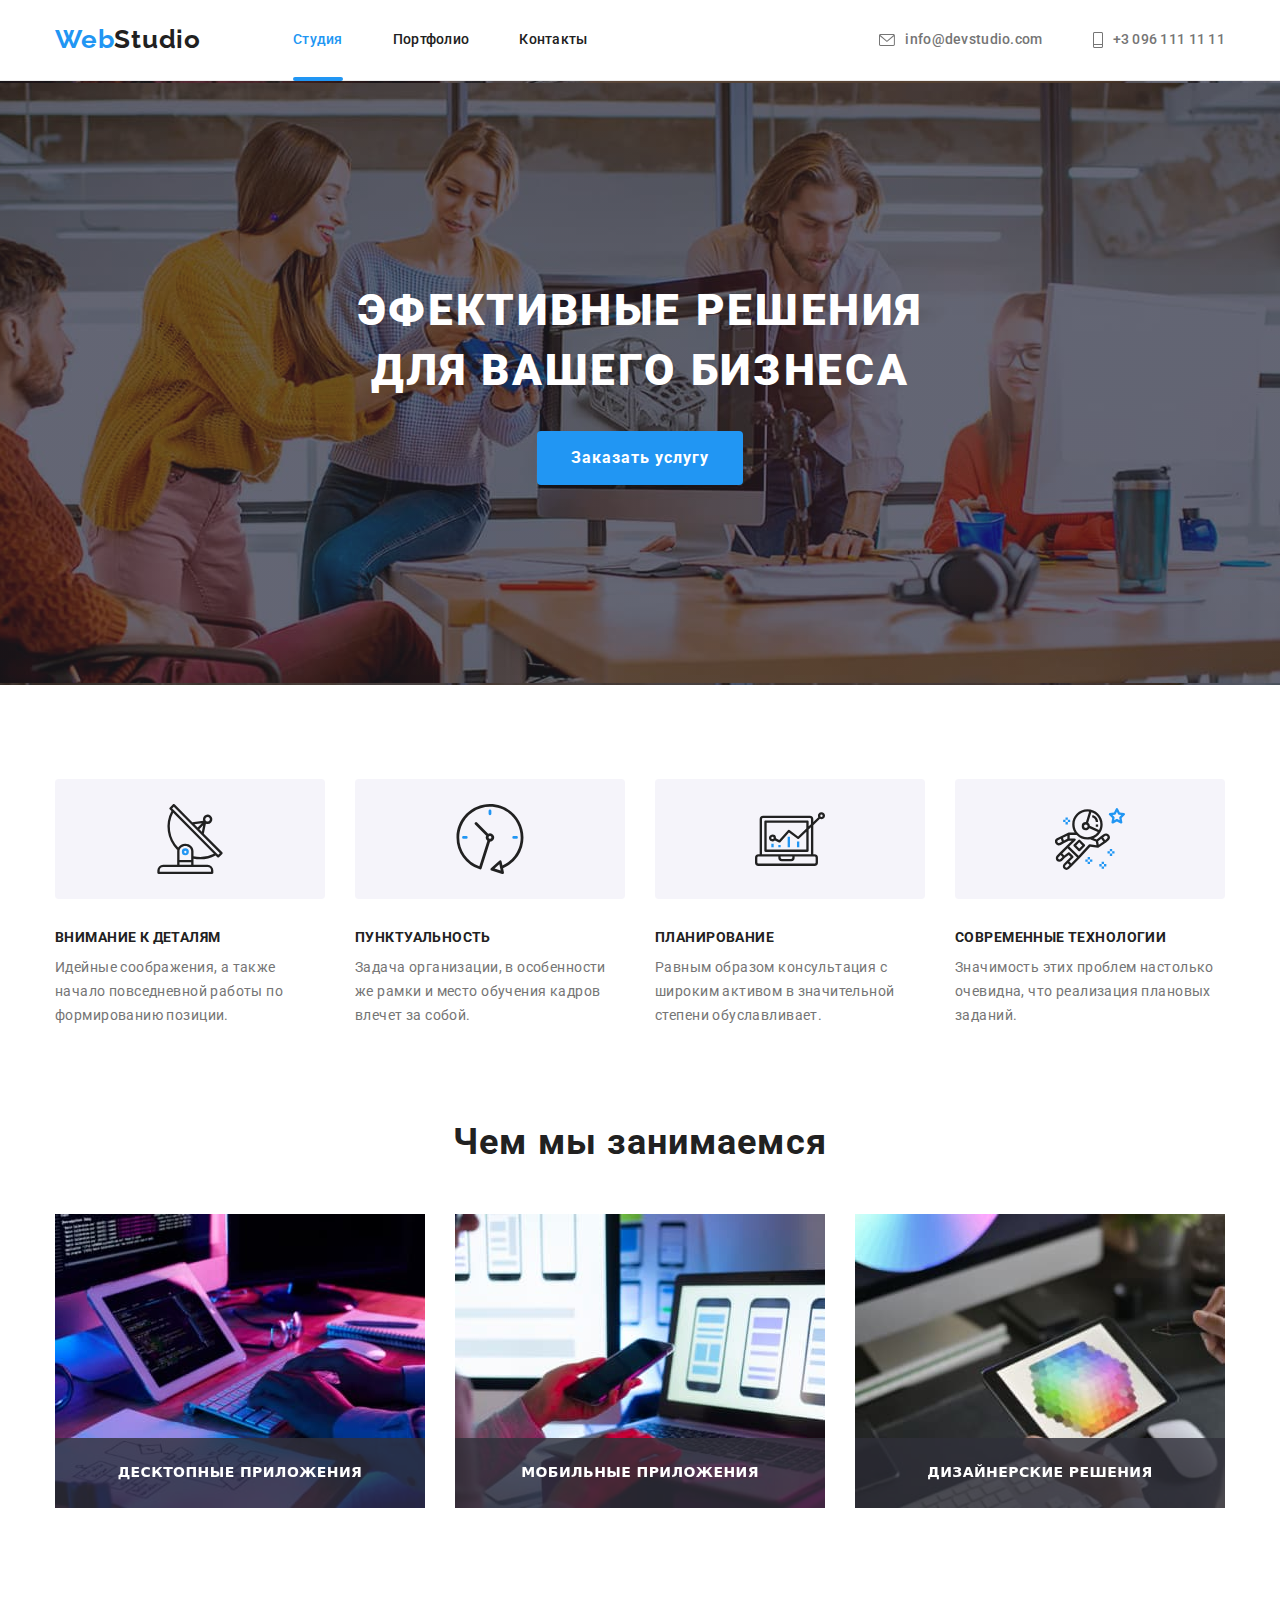
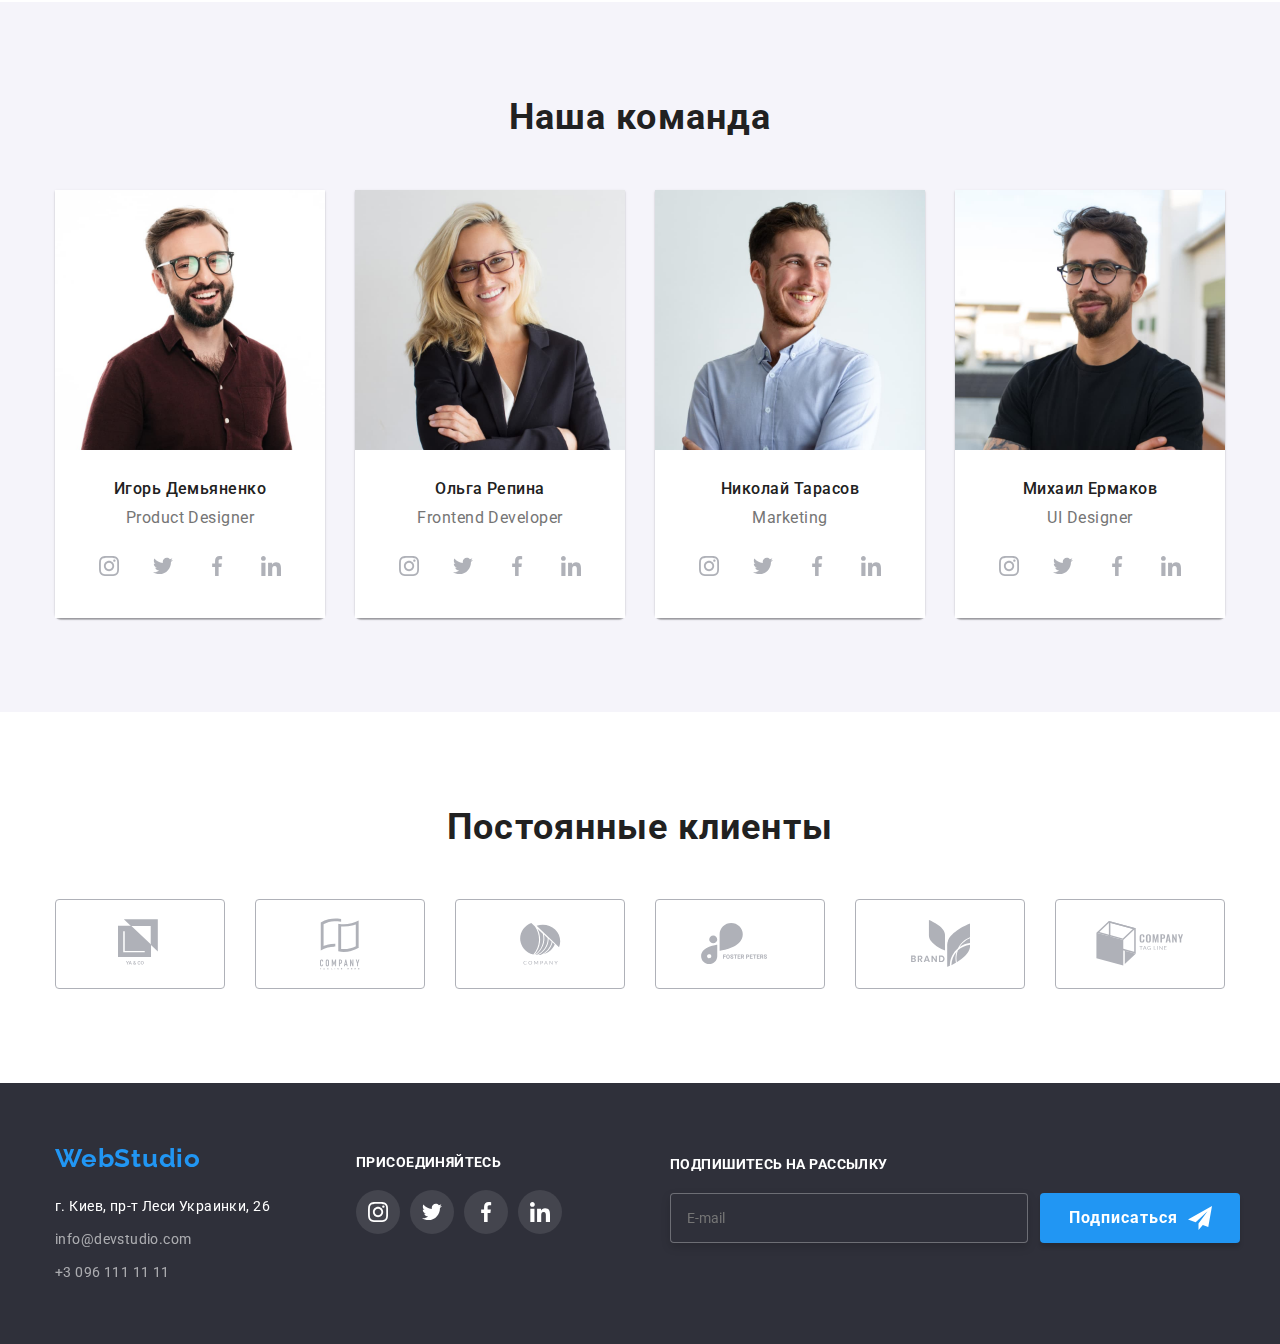
==== index.html @ 8d097e96 "правки дз" ====
<!DOCTYPE html>
<html lang="ru">
  <head>
    <meta charset="UTF-8" />
    <meta name="viewport" content="width=device-width, initial-scale=1.0" />
    <title>Document</title>
    <link rel="stylesheet" href="./css/main.min.css" />
    <link
      rel="stylesheet"
      href="https://cdnjs.cloudflare.com/ajax/libs/modern-normalize/1.0.0/modern-normalize.min.css"
    />
    <link rel="preconnect" href="https://fonts.gstatic.com" />
    <link
      href="https://fonts.googleapis.com/css2?family=Raleway:wght@700&family=Roboto:wght@400;500;700;900&display=swap"
      rel="stylesheet"
    />
  </head>

  <body>
    <header class="header">
      <div class="container header-container">
        <nav class="navigation">
          <a href="#" class="logo">Web<span class="logo-list">Studio</span></a>
          <ul class="site-nav">
            <li class="navigation-list">
              <a href="#" class="link-current link current">Студия</a>
            </li>
            <li class="navigation-list"><a href="./portfolio.html" class="link">Портфолио</a></li>
            <li class="navigation-list"><a href="#" class="link">Контакты</a></li>
          </ul>
        </nav>
        <ul class="address-nav">
          <li class="address-list">
            <a href="mailto:info@example.com" class="mail-link link"
              ><svg class="icon-mail">
                <use href="./images/sprite.svg#icon-mail"></use>
              </svg>
              info@devstudio.com</a
            >
          </li>
          <li>
            <a href="tel:+380991111111" class="nav-link link"
              ><svg class="icon-telefon"><use href="./images/sprite.svg#icon-telefon"></use></svg>
              +3 096 111 11 11</a
            >
          </li>
        </ul>
      </div>
    </header>
    <main>
      <section class="hero">
        <div class="container">
          <div class="hero-container">
            <h1 class="hero-title">
              Эфективные решения<br />
              для вашего бизнеса
            </h1>
            <button class="hero-button" data-modal-open>Заказать услугу</button>
          </div>
        </div>
      </section>
      <div class="backdrop is-hidden" data-modal>
        <div class="modal">
          <button class="modal-close" data-modal-close>
            <svg class="icon-close" width="11" height="11">
              <use href="./images/sprite.svg#icon-close2"></use>
            </svg>
          </button>
          <h3 class="form-data">Оставьте свои данные, мы вам перезвоним</h3>
          <form class="form js-speaker-form">
            <div class="form-field">
              <label for="name" class="form-name">Имя</label>
              <input class="form-input" type="text" name="name" id="name" />
              <svg class="form-icon" width="12" height="12">
                <use href="./images/sprite.svg#icon-name"></use>
              </svg>
            </div>

            <div class="form-field">
              <label for="tel">Телефон</label>
              <input
                class="form-input"
                type="text"
                name="tel"
                placeholder="+xx-xxx-xxx-xx-xx"
                id="tel"
              />
              <svg class="form-icon" width="13" height="13">
                <use href="./images/sprite.svg#icon-tel"></use>
              </svg>
            </div>

            <div class="form-field">
              <label for="email">Почта</label>
              <input
                class="form-input"
                type="text"
                name="email"
                placeholder="my@mail.com"
                id="email"
              />
              <svg class="form-icon" width="18" height="15">
                <use href="./images/sprite.svg#icon-email"></use>
              </svg>
            </div>

            <div class="form-field form-comment">
              <label for="comment">Комментарий</label>
              <textarea
                class="textarea"
                name="comment"
                placeholder="Введите текст"
                id="comment"
                rows="8"
              ></textarea>
            </div>

            <div class="checkbox">
              <input class="checkbox-input" type="checkbox" name="agree" id="checkbox" />
              <span class="checkbox-icon"></span>
              <label for="checkbox" class="label">
                <span class="checkbox-text">
                  Соглашаюсь с рассылкой и принимаю
                  <a class="checkbox-accent" href="#">Условия договора</a>
                </span>
              </label>
            </div>

            <button type="submit" class="submitting-form">Отправить</button>
          </form>
        </div>
      </div>
      <section class="section-work">
        <div class="container">
          <h2 hidden>Наши принципы</h2>
          <ul class="container-title">
            <li class="container-list-item icon-antenna">
              <h3 class="section-title">Внимание к деталям</h3>
              <p class="section-text">
                Идейные соображения, а также начало повседневной работы по формированию позиции.
              </p>
            </li>
            <li class="container-list-item icon-clock">
              <h3 class="section-title">Пунктуальность</h3>
              <p class="section-text">
                Задача организации, в особенности же рамки и место обучения кадров влечет за собой.
              </p>
            </li>
            <li class="container-list-item icon-laptop">
              <h3 class="section-title">Планирование</h3>
              <p class="section-text">
                Равным образом консультация с широким активом в значительной степени обуславливает.
              </p>
            </li>
            <li class="container-list-item icon-astronaut">
              <h3 class="section-title">Современные технологии</h3>
              <p class="section-text">
                Значимость этих проблем настолько очевидна, что реализация плановых заданий.
              </p>
            </li>
          </ul>
        </div>
      </section>
      <section class="section-images">
        <div class="container">
          <h2 class="images-title">Чем мы занимаемся</h2>
          <ul class="container-list">
            <li>
              <div class="wrapper-pictures">
                <img src="./images/foto1.jpg" alt="laptop" width="370" />

                <div class="wrapper-list">
                  <p class="wrapper-text">Десктопные приложения</p>
                </div>
              </div>
            </li>
            <li>
              <div class="wrapper-pictures">
                <img src="./images/foto2.jpg" alt="smartphone" width="370" />

                <div class="wrapper-list">
                  <p class="wrapper-text">Мобильные приложения</p>
                </div>
              </div>
            </li>
            <li>
              <div class="wrapper-pictures">
                <img src="./images/foto3.jpg" alt="tablet" width="370" />

                <div class="wrapper-list">
                  <p class="wrapper-text">Дизайнерские решения</p>
                </div>
              </div>
            </li>
          </ul>
        </div>
      </section>
      <section class="section-team">
        <div class="container">
          <h2 class="images-title">Наша команда</h2>
          <ul class="container-list-team">
            <li class="team-items">
              <img
                class="team-foto"
                src="./images/team/foto4.jpg"
                alt="Product Designer"
                width="270"
              />
              <div class="cards">
                <h3 class="section-name">Игорь Демьяненко</h3>
                <p lang="en" class="specialisation">Product Designer</p>
                <ul class="social-links-list">
                  <li class="social-links-item">
                    <a href="#" class="social-link"
                      ><svg class="svg-icon-link">
                        <use href="./images/sprite.svg#icon-instagram"></use>
                      </svg>
                    </a>
                  </li>
                  <li class="social-links-item">
                    <a href="#" class="social-link"
                      ><svg class="svg-icon-link">
                        <use href="./images/sprite.svg#icon-twitter"></use>
                      </svg>
                    </a>
                  </li>
                  <li class="social-links-item">
                    <a href="#" class="social-link"
                      ><svg class="svg-icon-link">
                        <use href="./images/sprite.svg#icon-facebook"></use>
                      </svg>
                    </a>
                  </li>
                  <li class="social-links-item">
                    <a href="#" class="social-link"
                      ><svg class="svg-icon-link">
                        <use href="./images/sprite.svg#icon-linkedin"></use>
                      </svg>
                    </a>
                  </li>
                </ul>
              </div>
            </li>
            <li class="team-items">
              <img
                class="team-foto"
                src="./images/team/foto5.jpg"
                alt="Frontend Developer"
                width="270"
                height="260"
              />
              <div class="cards">
                <h3 class="section-name">Ольга Репина</h3>
                <p lang="en" class="specialisation">Frontend Developer</p>
                <ul class="social-links-list">
                  <li class="social-links-item">
                    <a href="#" class="social-link"
                      ><svg class="svg-icon-link">
                        <use href="./images/sprite.svg#icon-instagram"></use>
                      </svg>
                    </a>
                  </li>
                  <li class="social-links-item">
                    <a href="#" class="social-link"
                      ><svg class="svg-icon-link">
                        <use href="./images/sprite.svg#icon-twitter"></use>
                      </svg>
                    </a>
                  </li>
                  <li class="social-links-item">
                    <a href="#" class="social-link"
                      ><svg class="svg-icon-link">
                        <use href="./images/sprite.svg#icon-facebook"></use>
                      </svg>
                    </a>
                  </li>
                  <li class="social-links-item">
                    <a href="#" class="social-link"
                      ><svg class="svg-icon-link">
                        <use href="./images/sprite.svg#icon-linkedin"></use>
                      </svg>
                    </a>
                  </li>
                </ul>
              </div>
            </li>
            <li class="team-items">
              <img class="team-foto" src="./images/team/foto6.jpg" alt="Marketing" width="270" />
              <div class="cards">
                <h3 class="section-name">Николай Тарасов</h3>
                <p lang="en" class="specialisation">Marketing</p>
                <ul class="social-links-list">
                  <li class="social-links-item">
                    <a href="#" class="social-link"
                      ><svg class="svg-icon-link">
                        <use href="./images/sprite.svg#icon-instagram"></use>
                      </svg>
                    </a>
                  </li>
                  <li class="social-links-item">
                    <a href="#" class="social-link"
                      ><svg class="svg-icon-link">
                        <use href="./images/sprite.svg#icon-twitter"></use>
                      </svg>
                    </a>
                  </li>
                  <li class="social-links-item">
                    <a href="#" class="social-link"
                      ><svg class="svg-icon-link">
                        <use href="./images/sprite.svg#icon-facebook"></use>
                      </svg>
                    </a>
                  </li>
                  <li class="social-links-item">
                    <a href="#" class="social-link"
                      ><svg class="svg-icon-link">
                        <use href="./images/sprite.svg#icon-linkedin"></use>
                      </svg>
                    </a>
                  </li>
                </ul>
              </div>
            </li>
            <li class="team-items">
              <img class="team-foto" src="./images/team/foto7.jpg" alt="UI Designer" width="270" />
              <div class="cards">
                <h3 class="section-name">Михаил Ермаков</h3>
                <p lang="en" class="specialisation">UI Designer</p>
                <ul class="social-links-list">
                  <li class="social-links-item">
                    <a href="#" class="social-link"
                      ><svg class="svg-icon-link">
                        <use href="./images/sprite.svg#icon-instagram"></use>
                      </svg>
                    </a>
                  </li>
                  <li class="social-links-item">
                    <a href="#" class="social-link"
                      ><svg class="svg-icon-link">
                        <use href="./images/sprite.svg#icon-twitter"></use>
                      </svg>
                    </a>
                  </li>
                  <li class="social-links-item">
                    <a href="#" class="social-link"
                      ><svg class="svg-icon-link">
                        <use href="./images/sprite.svg#icon-facebook"></use>
                      </svg>
                    </a>
                  </li>
                  <li class="social-links-item">
                    <a href="#" class="social-link"
                      ><svg class="svg-icon-link">
                        <use href="./images/sprite.svg#icon-linkedin"></use>
                      </svg>
                    </a>
                  </li>
                </ul>
              </div>
            </li>
          </ul>
        </div>
      </section>
      <section class="customers">
        <div class="clients-container">
          <h2 class="images-title">Постоянные клиенты</h2>
          <ul class="clients list">
            <li class="clients-item">
              <a href="#" class="clients-icon-link">
                <svg class="clients-icon-ya-co">
                  <use href="./images/sprite.svg#icon-YA--CO"></use>
                </svg>
              </a>
            </li>
            <li class="clients-item">
              <a href="#" class="clients-icon-link">
                <svg class="clients-icon-COMPANY">
                  <use href="./images/sprite.svg#icon-COMPANY-tagline-here"></use>
                </svg>
              </a>
            </li>
            <li class="clients-item">
              <a href="#" class="clients-icon-link">
                <svg class="clients-icon-company">
                  <use href="./images/sprite.svg#icon-COMPANY"></use>
                </svg>
              </a>
            </li>
            <li class="clients-item">
              <a href="#" class="clients-icon-link">
                <svg class="clients-icon-foster-peters">
                  <use href="./images/sprite.svg#icon-FOSTER-PETERS"></use>
                </svg>
              </a>
            </li>
            <li class="clients-item">
              <a href="#" class="clients-icon-link">
                <svg class="clients-icon-brand">
                  <use href="./images/sprite.svg#icon-BRAND"></use>
                </svg>
              </a>
            </li>
            <li class="clients-item">
              <a href="#" class="clients-icon-link">
                <svg class="clients-icon-tag-line">
                  <use href="./images/sprite.svg#icon-COMPANY-tag-line"></use>
                </svg>
              </a>
            </li>
          </ul>
        </div>
      </section>
    </main>

    <footer class="footer">
      <div class="container footer-container">
        <div class="footer-wrapper">
          <a href="#" class="footer-logo">Web<span class="logo-item">Studio</span> </a>
          <address>
            <ul class="address">
              <li class="item-address">
                <a href="#" class="address-link">г. Киев, пр-т Леси Украинки, 26</a>
              </li>
              <li class="item-address">
                <a href="mailto:info@example.com" class="link footer-link">info@devstudio.com</a>
              </li>
              <li>
                <a href="tel:+380991111111" class="tel-link link">+3 096 111 11 11</a>
              </li>
            </ul>
          </address>
        </div>
        <div class="footer-join">
          <p class="title">присоединяйтесь</p>
          <ul class="footer-social-links-list">
            <li class="footer-social-links-item">
              <a href="#" class="footer-social-link"
                ><svg class="svg-icon-link">
                  <use href="./images/sprite.svg#icon-instagram"></use>
                </svg>
              </a>
            </li>
            <li class="footer-social-links-item">
              <a href="#" class="footer-social-link"
                ><svg class="svg-icon-link">
                  <use href="./images/sprite.svg#icon-twitter"></use>
                </svg>
              </a>
            </li>
            <li class="footer-social-links-item">
              <a href="#" class="footer-social-link"
                ><svg class="svg-icon-link">
                  <use href="./images/sprite.svg#icon-facebook"></use>
                </svg>
              </a>
            </li>
            <li class="footer-social-links-item">
              <a href="#" class="footer-social-link"
                ><svg class="svg-icon-link">
                  <use href="./images/sprite.svg#icon-linkedin"></use>
                </svg>
              </a>
            </li>
          </ul>
        </div>

        <div class="subscription">
          <p class="subscription-text">Подпишитесь на рассылку</p>
          <form class="subscription-form">
            <input class="subscription-input" type="" name="" placeholder="E-mail" />
            <button class="subscription-button" type="submit">Подписаться</button>
          </form>
        </div>
      </div>
    </footer>
    <script src="./js/modal.js"></script>
  </body>
</html>
---- css/main.min.css ----
:root{--primary-text-color: #757575;--secondary-text-color: #212121;--main-background-color: #ffffff;--secondary-background-color: #2f303a;--accent-color: #2196f3;--secondary-accent-color: rgba(255, 255, 255, 0.6);--background-color: #f5f4fa;--border-header: #ececec;--border-portfolio: #eeeeee;--cubic: cubic-bezier(0.4, 0, 0.2, 1)}.body{background-color:var(--main-background-color);color:var(--primary-text-color);font-family:Roboto, sans-serif}h1,h2,h3,h4,h5,h6{font-family:Roboto, sans-serif}h1,h2,h3,h4,h5,h6,p{margin:0}ul{list-style:none}ul,ol{margin:0;padding:0}img{display:block}a{text-decoration:none}a,button{cursor:pointer}.header{border-bottom:1px solid var(--border-header)}.header-portfolio{border-bottom:1px solid var(--border-header)}textarea{resize:none}.container{width:1200px;padding-left:15px;padding-right:15px;text-align:center;margin:0 auto}.header{display:block}.logo{color:var(--accent-color);font-family:Raleway, sans-serif;font-style:normal;font-weight:700;font-size:26px;line-height:1.2;letter-spacing:0.03em}.logo{margin-right:92px;padding-top:24px;padding-bottom:24px}.logo-list{color:var(--secondary-text-color)}.logo-list-item{color:var(--main-background-color)}.navigation-list .link{position:relative}.link-current::after{display:block;position:absolute;content:"";width:100%;height:4px;bottom:-1px;left:0;border-radius:2px;background-color:var(--accent-color);transition:background-color 250ms var(--cubic)}.site-nav,.main-nav,.navigation,.navigation-portfolio,.header .container,.header-portfolio .container{display:flex;align-items:center}.nav-link{display:flex;align-items:center;padding-top:32px;padding-bottom:32px}.navigation-list{display:flex;align-items:center}.navigation-list:not(:last-child){margin-right:50px}.address-list{margin-right:50px}.mail-link{display:flex;align-items:center;padding-top:32px;padding-bottom:32px}.icon-mail{width:16px;height:12px;margin-right:10px;fill:currentColor}.icon-telefon{align-items:flex-start;width:10px;height:16px;margin-right:10px;fill:currentColor}.site-nav .link{display:block;color:var(--secondary-text-color);font-family:Roboto, sans-serif;font-style:normal;font-weight:500;font-size:14px;line-height:1.14;letter-spacing:0.02em;padding-top:32px;padding-bottom:32px;transition:color 250ms var(--cubic)}.site-nav .link:hover,.site-nav .link:focus,.site-nav .link.current{color:var(--accent-color)}.navigation-list{height:16px}.address-nav{display:flex;align-items:center;margin-left:auto}.address-nav .link{color:var(--primary-text-color);font-family:Roboto, sans-serif;font-style:normal;font-weight:500;font-size:14px;line-height:1.14;letter-spacing:0.02em;transition:color 250ms var(--cubic)}.address-nav .link:hover,.address-nav .link:focus{color:var(--accent-color)}.main-nav .link{display:block;color:var(--secondary-text-color);font-family:Roboto, sans-serif;font-style:normal;font-weight:500;font-size:14px;line-height:1.14;letter-spacing:0.02em;padding-top:32px;padding-bottom:32px;transition:color 250ms var(--cubic)}.main-nav .link:hover,.main-nav .link:focus,.main-nav .link.current{color:var(--accent-color)}.hero{background-color:var(--secondary-background-color);background-image:linear-gradient(rgba(47,48,58,0.4), rgba(47,48,58,0.4)),url("../images/foto4.jpg");background-position:center;max-width:1600px;text-align:center;margin-left:auto;margin-right:auto;padding-top:200px;padding-bottom:200px}.hero-container{min-width:696px;margin-left:auto;margin-right:auto}.hero-title{color:var(--main-background-color);font-family:Roboto, sans-serif;font-style:normal;width:696px;height:120px;font-weight:900;font-size:44px;line-height:1.36;text-align:center;letter-spacing:0.06em;text-transform:uppercase;margin-top:0;margin-bottom:30px;margin-left:auto;margin-right:auto}.hero-button{background-color:var(--accent-color);color:var(--main-background-color);cursor:pointer;font-family:Roboto, sans-serif;font-style:normal;font-weight:700;font-size:16px;line-height:1.87;border-radius:4px;border-color:transparent;text-align:center;letter-spacing:0.06em;min-width:200px;padding:10px 32px}.hero-button:focus,.hero-button:hover{box-shadow:0px 4px 4px rgba(0,0,0,0.15);border-radius:4px}.backdrop{position:fixed;top:0;left:0;width:100%;height:100%;background-color:rgba(0,0,0,0.2);opacity:1;transition:opacity 250ms var(--cubic)}.backdrop.is-hidden{opacity:0;pointer-events:none}.backdrop.is-hidden.modal{transform:translate(-50%, -50%) scale(1.3)}.modal{padding:40px;position:absolute;top:50%;left:50%;transform:translate(-50%, -50%);min-width:528px;min-height:581px;background:var(--main-background-color);box-shadow:0px 1px 3px rgba(0,0,0,0.12),0px 1px 1px rgba(0,0,0,0.14),0px 2px 1px rgba(0,0,0,0.2);border-radius:4px}.modal-close{position:absolute;top:8px;right:8px;display:flex;align-items:center;justify-content:center;width:30px;height:30px;padding:0;background:var(--main-background-color);border-radius:50%;border:1px solid rgba(0,0,0,0.1);cursor:pointer;color:#000000}.icon-close{font-size:11px;height:100%;fill:currentColor;transition-duration:250ms;transition-timing-function:var(--cubic)}.icon-close:hover,.icon-close:focus{fill:var(--accent-color)}.section{background-color:var(--main-background-color)}.container-title{display:flex;text-align:left}.container-title>li:not(:last-child){margin-right:30px}.section-work{color:var(--secondary-text-color);font-family:Roboto, sans-serif;font-style:normal;font-weight:700;font-size:36px;line-height:1.16;text-align:center;letter-spacing:0.03em;padding-top:94px;padding-bottom:94px}.container-list-item::before{display:block;content:"";background-repeat:no-repeat;background-position:center;background-size:contain;border-radius:4px;height:120px;margin-bottom:30px;background-color:#f5f4fa}.icon-antenna::before{background-image:url("../images/svg-images/antenna.svg");background-size:70px 70px}.icon-clock::before{background-image:url("../images/svg-images/clock.svg");background-size:70px 70px}.icon-laptop::before{background-image:url("../images/svg-images/laptop.svg");background-size:70px 70px}.icon-astronaut::before{background-image:url("../images/svg-images/astronaut.svg");background-size:70px 70px}.section-title{color:var(--secondary-text-color);font-family:Roboto, sans-serif;font-style:normal;font-weight:700;font-size:14px;line-height:1.15;letter-spacing:0.03em;text-transform:uppercase;margin-bottom:10px;width:270px}.section-text{color:var(--primary-text-color);font-family:Roboto, sans-serif;font-style:normal;font-weight:400;font-size:14px;line-height:1.72;letter-spacing:0.03em;width:270px}.section-images{padding-bottom:94px}.images-title{color:var(--secondary-text-color);font-family:Roboto, sans-serif;font-style:normal;font-weight:700;font-size:36px;line-height:1.2;text-align:center;letter-spacing:0.03em;margin-bottom:50px}.wrapper-pictures{position:relative}.wrapper-list{display:flex;position:absolute;justify-content:center;align-items:center;bottom:0;left:0;width:100%;height:70px;background-color:rgba(47,48,58,0.8)}.wrapper-text{font-weight:700;font-size:14px;line-height:1.14;letter-spacing:0.03em;text-transform:uppercase;color:var(--main-background-color)}.section-team{background-color:var(--background-color);padding-top:94px;padding-bottom:94px}.cards{padding-top:30px;padding-bottom:30px;padding-left:30px;padding-right:30px;background-color:var(--main-background-color)}.social-links-list{display:flex;justify-content:center;flex-wrap:wrap;margin-right:-10px}.social-links-item{margin-right:10px;width:44px;height:44px}.social-link{display:flex;justify-content:center;align-items:center;width:100%;height:100%;border-radius:50%;transition:background-color 250ms var(--cubic),fill 250ms var(--cubic),color 250ms var(--cubic)}.section-team .social-link{fill:#afb1b8;background-color:var(--main-background-color)}.svg-icon-link{width:20px;height:20px}.social-link:focus,.social-link:hover{fill:white;background-color:var(--accent-color)}.container-list,.container-list-team{display:flex}.container-list>li:not(:last-child){margin-right:30px}.section-name{color:var(--secondary-text-color);font-family:Roboto, sans-serif;font-style:normal;font-weight:500;font-size:16px;line-height:1.18;letter-spacing:0.03em;margin-top:0;margin-bottom:10px}.specialisation{color:var(--primary-text-color);font-family:Roboto, sans-serif;font-style:normal;font-weight:400;font-size:16px;line-height:1.19;letter-spacing:0.03em;margin-bottom:16px}.team-items{box-shadow:0 1px 3px rgba(0,0,0,0.12),0 1px 1px rgba(0,0,0,0.14),0 2px 1px rgba(0,0,0,0.2);border-radius:0 0 6px 6px;background-color:var(--title-color)}.team-items:not(:last-child){margin-right:30px}.team-foto{display:block}.customers{display:block;padding:94px 0}.clients-container{width:1200px;margin:0 auto;padding:0 15px;text-align:center}.clients{display:flex;margin-right:calc(-1 * 30px);align-items:center;justify-content:center}.clients-item{display:flex;align-items:center;width:calc(100% / 6 - 30px);margin-right:30px;color:var(--primary-text-color);width:170px;height:90px}.clients-icon-link{display:flex;justify-content:center;align-items:center;width:100%;height:100%;color:#afb1b8;border:1px solid #afb1b8;border-radius:4px;fill:currentColor;transition:color 250ms var(--cubic),border 250ms var(--cubic)}.clients-icon-link:hover,.clients-icon-link:focus{color:var(--accent-color);border:1px solid var(--accent-color)}.clients-icon-ya-co{width:44px;height:49px}.clients-icon-COMPANY{width:40px;height:52px}.clients-icon-company{width:41px;height:42px}.clients-icon-foster-peters{width:79px;height:42px}.clients-icon-brand{width:59px;height:47px}.clients-icon-tag-line{width:88px;height:45px}.footer{background-color:var(--secondary-background-color);color:var(--main-background-color);font-family:Roboto, sans-serif;font-style:normal;font-weight:400;font-size:14px;line-height:1.72;letter-spacing:0.03em;padding-top:60px;padding-bottom:60px}.footer-container{position:relative;display:flex;align-items:baseline}.footer-logo{color:var(--accent-color);font-family:Raleway, sans-serif;font-style:normal;font-weight:700;font-size:26px;line-height:1.2;letter-spacing:0.03em}.footer-wrapper{width:231px;margin-right:70px;text-align:left}.footer-logo{display:inline-block;margin-bottom:20px}.item-address{margin-bottom:9px}.address{display:block}.address .link{color:var(--secondary-accent-color);font-family:Roboto, sans-serif;font-style:normal;font-weight:400;font-size:14px;line-height:1.72;letter-spacing:0.03em;transition:color 250ms var(--cubic)}.address .link:hover,.address .link:focus{color:var(--accent-color)}.address-link{color:var(--main-background-color);font-family:Roboto, sans-serif;font-style:normal;font-weight:400;font-size:14px;line-height:1.72;letter-spacing:0.03em;margin-bottom:9px;transition:color 250ms var(--cubic)}.address-link:hover,.address-link:focus{color:var(--accent-color)}.footer-join{width:206px;height:80px;display:block;text-align:left}.title{font-family:Roboto;font-style:normal;font-weight:700;font-size:14px;line-height:1.15;letter-spacing:0.03em;text-transform:uppercase;margin-bottom:20px}.footer-social-links-list{display:flex;justify-content:center;flex-wrap:wrap;margin-right:-10px}.footer-social-links-item{width:44px;height:44px;margin-right:10px}.footer-social-link{display:flex;justify-content:center;align-items:center;width:100%;height:100%;border-radius:50%;fill:white;background:rgba(255,255,255,0.1);transition:background-color 250ms var(--cubic),fill 250ms var(--cubic),color 250ms var(--cubic)}.footer-social-link:focus,.footer-social-link:hover{background:var(--accent-color)}.form{width:448px;height:342px;margin-left:auto;margin-right:auto}.form-data{font-family:Roboto;font-style:normal;font-weight:700;font-size:20px;line-height:1.15;text-align:center;letter-spacing:0.03em;margin-top:0px;margin-bottom:12px}.form-field{display:block;position:relative;margin-bottom:10px;display:flex;flex-direction:column}.form-field label{font-family:Roboto;font-style:normal;font-weight:400;font-size:12px;line-height:1.17;letter-spacing:0.01em;margin-bottom:4px}.form-field input{width:448px;height:40px;border:1px solid rgba(33,33,33,0.2);box-sizing:border-box;border-radius:4px;align-items:center;padding:1px 2px 1px 42px;transition-duration:250ms;transition-timing-function:var(--cubic)}.form-field textarea{width:448px;height:120px;padding:12px 16px;border:1px solid rgba(33,33,33,0.2);box-sizing:border-box;border-radius:4px;transition-duration:250ms;transition-timing-function:var(--cubic)}.form-comment{margin-bottom:20px}.form-icon{display:block;position:absolute;left:12px;bottom:11px;fill:var(--secondary-text-color);transition-duration:250ms;transition-timing-function:var(--cubic)}.form-input:focus ~ .form-icon{fill:var(--accent-color)}.form-input:focus{box-sizing:border-box;border-radius:4px;outline:none;border-color:var(--accent-color)}.textarea:focus{outline:none;border-color:var(--accent-color);box-sizing:border-box;border-radius:4px}.checkbox{display:flex;align-items:center;justify-content:center;margin-bottom:30px;font-family:Roboto;font-style:normal;font-weight:normal;font-size:14px;line-height:1.72;letter-spacing:0.03em}.checkbox input{margin-right:8px;position:absolute;clip:rect(1px, 1px, 1px, 1px);padding:0;border:0;height:1px;width:1px;overflow:hidden}.placeholder{font-family:Roboto;font-style:normal;font-weight:400;font-size:12px;line-height:1.17;letter-spacing:0.01em;color:rgba(117,117,117,0.5)}.submitting-form{display:block;margin:0 auto;align-items:center;text-align:center;width:200px;height:50px;font-family:Roboto;font-style:normal;font-weight:700;font-size:16px;line-height:1.9;letter-spacing:0.06em;color:var(--main-background-color);background:var(--accent-color);box-shadow:0px 4px 4px rgba(0,0,0,0.15);border-radius:4px;border:none}.checkbox-accent{text-decoration-line:underline;text-decoration-skip-ink:none;color:var(--accent-color)}.label{display:block;align-items:center}.checkbox-icon{display:inline-block;width:16px;height:15px;margin-right:7px;border:2px solid var(--secondary-text-color);border-radius:2px;transition-duration:250ms;transition-timing-function:var(--cubic)}.checkbox-icon:hover{border:2px solid var(--accent-color)}.checkbox-input:checked+.checkbox-icon{background-color:var(--accent-color);background-image:url(../images/check.svg);border:2px solid var(--accent-color);background-size:contain;background-origin:border-box;transition-duration:250ms;transition-timing-function:var(--cubic)}.checkbox-input:checked+.checkbox-icon ~ .label{display:inline-flex;align-items:center}.checkbox-text{font-family:Roboto;font-style:normal;font-weight:400;font-size:14px;line-height:1.71;letter-spacing:0.03em;color:var(--secondary-text-color)}.subscription{position:absolute;align-items:baseline;text-align:left;top:0;right:0}.subscription-form{display:flex}.subscription-text{margin-top:14px;margin-bottom:20px;font-size:14px;font-weight:700;line-height:1.14;letter-spacing:0.03em;text-transform:uppercase;color:var(--main-background-color)}.subscription-input{width:358px;padding:15px 16px;border:1px solid rgba(255,255,255,0.3);box-sizing:border-box;filter:drop-shadow(0px 4px 4px rgba(0,0,0,0.15));border-radius:4px;background:var(--secondary-background-color);margin-right:12px;outline:none;color:var(--secondary-accent-color)}.subscription-button{display:flex;align-items:center;justify-content:center;min-width:200px;height:50px;padding:10px 28px 10px 29px;background:var(--accent-color);box-shadow:0px 4px 4px rgba(0,0,0,0.15);border-radius:4px;border-style:none;cursor:pointer;outline:transparent;font-family:inherit;font-weight:700;font-size:16px;line-height:1.87;letter-spacing:0.06em;color:var(--main-background-color);transition:background 250ms var(--cubic)}.subscription-button::after{display:inline-block;content:"";margin-left:10px;width:24px;height:24px;background-image:url(../images/send.svg);background-repeat:no-repeat;background-position:center;background-size:cover}:root{--primary-text-color: #757575;--secondary-text-color: #212121;--main-background-color: #ffffff;--secondary-background-color: #2f303a;--accent-color: #2196f3;--secondary-accent-color: rgba(255, 255, 255, 0.6);--background-color: #f5f4fa;--border-header: #ececec;--border-portfolio: #eeeeee;--cubic: cubic-bezier(0.4, 0, 0.2, 1)}.body{background-color:var(--main-background-color);color:var(--primary-text-color);font-family:Roboto, sans-serif}h1,h2,h3,h4,h5,h6{font-family:Roboto, sans-serif}h1,h2,h3,h4,h5,h6,p{margin:0}ul{list-style:none}ul,ol{margin:0;padding:0}img{display:block}a{text-decoration:none}a,button{cursor:pointer}.header{border-bottom:1px solid var(--border-header)}.header-portfolio{border-bottom:1px solid var(--border-header)}textarea{resize:none}.container{width:1200px;padding-left:15px;padding-right:15px;text-align:center;margin:0 auto}.header{display:block}.logo{color:var(--accent-color);font-family:Raleway, sans-serif;font-style:normal;font-weight:700;font-size:26px;line-height:1.2;letter-spacing:0.03em}.logo{margin-right:92px;padding-top:24px;padding-bottom:24px}.logo-list{color:var(--secondary-text-color)}.logo-list-item{color:var(--main-background-color)}.navigation-list .link{position:relative}.link-current::after{display:block;position:absolute;content:"";width:100%;height:4px;bottom:-1px;left:0;border-radius:2px;background-color:var(--accent-color);transition:background-color 250ms var(--cubic)}.site-nav,.main-nav,.navigation,.navigation-portfolio,.header .container,.header-portfolio .container{display:flex;align-items:center}.nav-link{display:flex;align-items:center;padding-top:32px;padding-bottom:32px}.navigation-list{display:flex;align-items:center}.navigation-list:not(:last-child){margin-right:50px}.address-list{margin-right:50px}.mail-link{display:flex;align-items:center;padding-top:32px;padding-bottom:32px}.icon-mail{width:16px;height:12px;margin-right:10px;fill:currentColor}.icon-telefon{align-items:flex-start;width:10px;height:16px;margin-right:10px;fill:currentColor}.site-nav .link{display:block;color:var(--secondary-text-color);font-family:Roboto, sans-serif;font-style:normal;font-weight:500;font-size:14px;line-height:1.14;letter-spacing:0.02em;padding-top:32px;padding-bottom:32px;transition:color 250ms var(--cubic)}.site-nav .link:hover,.site-nav .link:focus,.site-nav .link.current{color:var(--accent-color)}.navigation-list{height:16px}.address-nav{display:flex;align-items:center;margin-left:auto}.address-nav .link{color:var(--primary-text-color);font-family:Roboto, sans-serif;font-style:normal;font-weight:500;font-size:14px;line-height:1.14;letter-spacing:0.02em;transition:color 250ms var(--cubic)}.address-nav .link:hover,.address-nav .link:focus{color:var(--accent-color)}.main-nav .link{display:block;color:var(--secondary-text-color);font-family:Roboto, sans-serif;font-style:normal;font-weight:500;font-size:14px;line-height:1.14;letter-spacing:0.02em;padding-top:32px;padding-bottom:32px;transition:color 250ms var(--cubic)}.main-nav .link:hover,.main-nav .link:focus,.main-nav .link.current{color:var(--accent-color)}.section-team{background-color:var(--background-color);padding-top:94px;padding-bottom:94px}.cards{padding-top:30px;padding-bottom:30px;padding-left:30px;padding-right:30px;background-color:var(--main-background-color)}.social-links-list{display:flex;justify-content:center;flex-wrap:wrap;margin-right:-10px}.social-links-item{margin-right:10px;width:44px;height:44px}.social-link{display:flex;justify-content:center;align-items:center;width:100%;height:100%;border-radius:50%;transition:background-color 250ms var(--cubic),fill 250ms var(--cubic),color 250ms var(--cubic)}.section-team .social-link{fill:#afb1b8;background-color:var(--main-background-color)}.svg-icon-link{width:20px;height:20px}.social-link:focus,.social-link:hover{fill:white;background-color:var(--accent-color)}.container-list,.container-list-team{display:flex}.container-list>li:not(:last-child){margin-right:30px}.section-name{color:var(--secondary-text-color);font-family:Roboto, sans-serif;font-style:normal;font-weight:500;font-size:16px;line-height:1.18;letter-spacing:0.03em;margin-top:0;margin-bottom:10px}.specialisation{color:var(--primary-text-color);font-family:Roboto, sans-serif;font-style:normal;font-weight:400;font-size:16px;line-height:1.19;letter-spacing:0.03em;margin-bottom:16px}.team-items{box-shadow:0 1px 3px rgba(0,0,0,0.12),0 1px 1px rgba(0,0,0,0.14),0 2px 1px rgba(0,0,0,0.2);border-radius:0 0 6px 6px;background-color:var(--title-color)}.team-items:not(:last-child){margin-right:30px}.team-foto{display:block}.menu{padding-top:94px;padding-bottom:94px}.part{display:flex;justify-content:center;margin-bottom:50px}.part .button{background-color:var(--background-color);color:var(--secondary-text-color);cursor:pointer;font-family:Roboto, sans-serif;font-style:normal;font-weight:500;font-size:16px;line-height:1.62;text-align:center;letter-spacing:0.03em;border:0;padding:6px 22px;align-items:center;height:38px;display:inline-block;transition:color 250ms var(--cubic),background-color 250ms var(--cubic),box-shadow 250ms var(--cubic)}.part .button:hover,.part .button:focus{background-color:var(--accent-color);color:var(--main-background-color);border-radius:4px;box-shadow:0px 3px 1px rgba(0,0,0,0.1),0px 1px 2px rgba(0,0,0,0.08),0px 2px 2px rgba(0,0,0,0.12)}.projects-list>.button-active{color:var(--main-background-color);background-color:var(--accent-color);box-shadow:0px 3px 1px rgba(0,0,0,0.1),0px 1px 2px rgba(0,0,0,0.08),0px 2px 2px rgba(0,0,0,0.12);border-radius:4px}.projects-list:not(:last-child){margin-right:8px}.projects-list:not(:last-child):hover,.projects-list:not(:last-child):focus{box-shadow:0px 1px 1px rgba(0,0,0,0.12),0px 4px 4px rgba(0,0,0,0.06),1px 4px 6px rgba(0,0,0,0.16)}.portfolio-items{display:flex;flex-wrap:wrap}.portfolio-element{margin-right:30px;margin-bottom:30px;width:calc((100% - (2 * 30px)) / 3);border:1px solid var(--border-portfolio);position:relative}.portfolio-element:nth-child(3n){margin-right:0}.portfolio-element>.link{display:block}.portfolio-element>.link:hover,.portfolio-element>.link:focus{box-shadow:0px 1px 1px rgba(0,0,0,0.12),0px 4px 4px rgba(0,0,0,0.06),1px 4px 6px rgba(0,0,0,0.16)}.link{transition:color 250ms var(--cubic)}.portfolio-cards{text-align:left;padding:20px 24px}.menu-title{color:var(--secondary-text-color);font-family:Roboto, sans-serif;font-style:normal;font-weight:700;font-size:18px;line-height:2;letter-spacing:0.06em;margin-bottom:4px}.text-item{color:var(--primary-text-color);font-family:Roboto, sans-serif;font-style:normal;font-weight:400;font-size:16px;line-height:1.87;letter-spacing:0.03em}.project-photo-wrapper{position:relative;overflow:hidden}.overlay{position:absolute;bottom:0;left:0;width:100%;height:100%;margin:0;background:rgba(33,150,243,0.9);padding:63px 24px;transform:translateY(100%);transition:transform 250ms var(--cubic)}.overlay-title{align-items:center;font-family:Roboto;font-style:normal;font-weight:400;font-size:18px;line-height:1.56;letter-spacing:0.03em;color:var(--main-background-color);text-align:left}.portfolio-element>.link:hover .overlay,.portfolio-element>.link:focus .overlay{transform:translateY(0)}.footer{background-color:var(--secondary-background-color);color:var(--main-background-color);font-family:Roboto, sans-serif;font-style:normal;font-weight:400;font-size:14px;line-height:1.72;letter-spacing:0.03em;padding-top:60px;padding-bottom:60px}.footer-container{position:relative;display:flex;align-items:baseline}.footer-logo{color:var(--accent-color);font-family:Raleway, sans-serif;font-style:normal;font-weight:700;font-size:26px;line-height:1.2;letter-spacing:0.03em}.footer-wrapper{width:231px;margin-right:70px;text-align:left}.footer-logo{display:inline-block;margin-bottom:20px}.item-address{margin-bottom:9px}.address{display:block}.address .link{color:var(--secondary-accent-color);font-family:Roboto, sans-serif;font-style:normal;font-weight:400;font-size:14px;line-height:1.72;letter-spacing:0.03em;transition:color 250ms var(--cubic)}.address .link:hover,.address .link:focus{color:var(--accent-color)}.address-link{color:var(--main-background-color);font-family:Roboto, sans-serif;font-style:normal;font-weight:400;font-size:14px;line-height:1.72;letter-spacing:0.03em;margin-bottom:9px;transition:color 250ms var(--cubic)}.address-link:hover,.address-link:focus{color:var(--accent-color)}.footer-join{width:206px;height:80px;display:block;text-align:left}.title{font-family:Roboto;font-style:normal;font-weight:700;font-size:14px;line-height:1.15;letter-spacing:0.03em;text-transform:uppercase;margin-bottom:20px}.footer-social-links-list{display:flex;justify-content:center;flex-wrap:wrap;margin-right:-10px}.footer-social-links-item{width:44px;height:44px;margin-right:10px}.footer-social-link{display:flex;justify-content:center;align-items:center;width:100%;height:100%;border-radius:50%;fill:white;background:rgba(255,255,255,0.1);transition:background-color 250ms var(--cubic),fill 250ms var(--cubic),color 250ms var(--cubic)}.footer-social-link:focus,.footer-social-link:hover{background:var(--accent-color)}.subscription{position:absolute;align-items:baseline;text-align:left;top:0;right:0}.subscription-form{display:flex}.subscription-text{margin-top:14px;margin-bottom:20px;font-size:14px;font-weight:700;line-height:1.14;letter-spacing:0.03em;text-transform:uppercase;color:var(--main-background-color)}.subscription-input{width:358px;padding:15px 16px;border:1px solid rgba(255,255,255,0.3);box-sizing:border-box;filter:drop-shadow(0px 4px 4px rgba(0,0,0,0.15));border-radius:4px;background:var(--secondary-background-color);margin-right:12px;outline:none;color:var(--secondary-accent-color)}.subscription-button{display:flex;align-items:center;justify-content:center;min-width:200px;height:50px;padding:10px 28px 10px 29px;background:var(--accent-color);box-shadow:0px 4px 4px rgba(0,0,0,0.15);border-radius:4px;border-style:none;cursor:pointer;outline:transparent;font-family:inherit;font-weight:700;font-size:16px;line-height:1.87;letter-spacing:0.06em;color:var(--main-background-color);transition:background 250ms var(--cubic)}.subscription-button::after{display:inline-block;content:"";margin-left:10px;width:24px;height:24px;background-image:url(../images/send.svg);background-repeat:no-repeat;background-position:center;background-size:cover}
/*# sourceMappingURL=main.min.css.map */
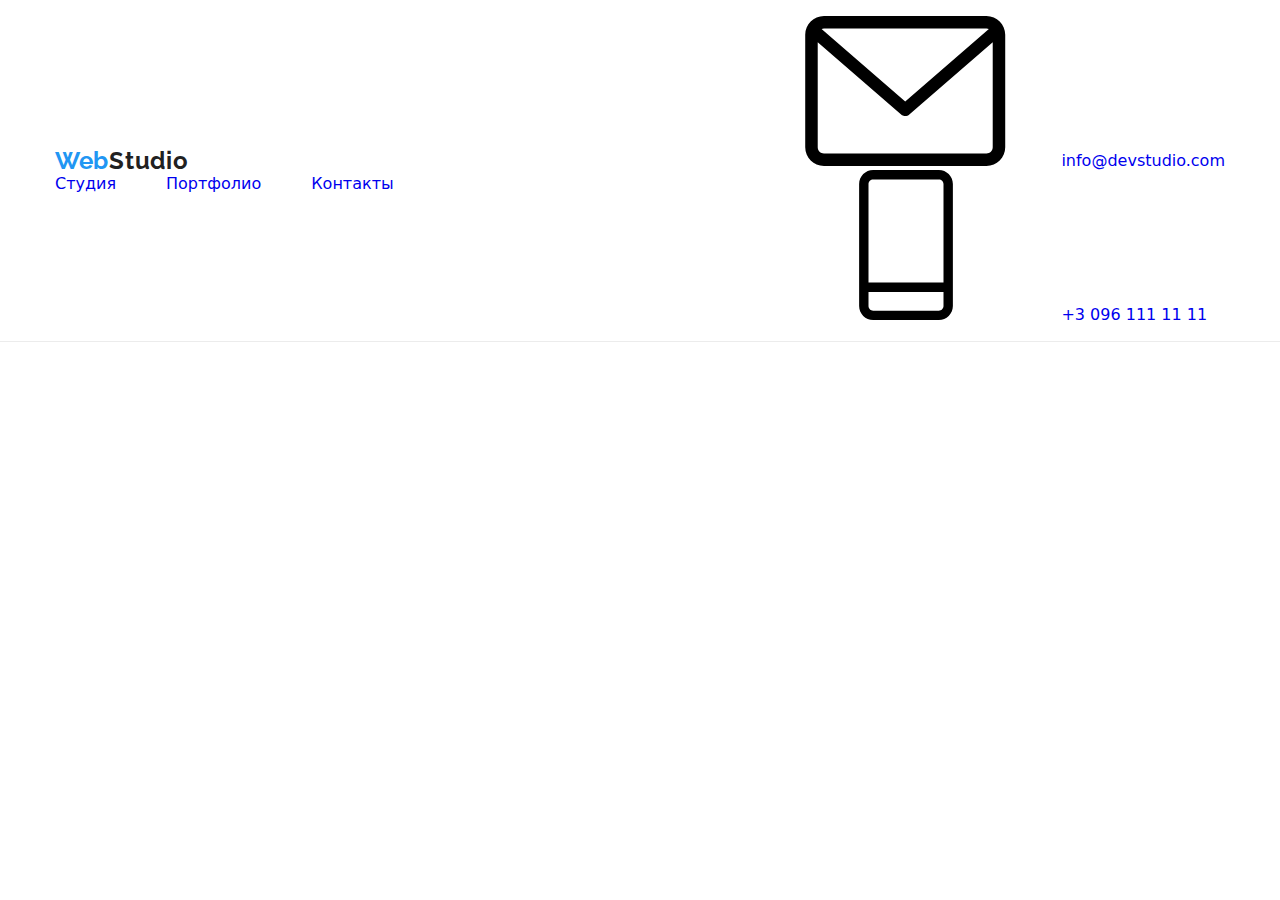
==== commit ef3c9cfc: "правки дз" ====
--- a/index.html
+++ b/index.html
@@ -21,6 +21,7 @@
       <div class="container header-container">
         <nav class="navigation">
           <a href="#" class="logo">Web<span class="logo-list">Studio</span></a>
+
           <ul class="site-nav">
             <li class="navigation-list">
               <a href="#" class="link-current link current">Студия</a>
@@ -29,6 +30,9 @@
             <li class="navigation-list"><a href="#" class="link">Контакты</a></li>
           </ul>
         </nav>
+        <button type="button" class="mobile-button" data-menu-button>
+          <svg class="menu-icon"><use href="./images/sprite.svg#menu-icon"></use></svg>
+        </button>
         <ul class="address-nav">
           <li class="address-list">
             <a href="mailto:info@example.com" class="mail-link link"
@@ -46,9 +50,50 @@
           </li>
         </ul>
       </div>
+      <div class="mobile-menu" data-menu>
+        <button type="button" class="mobile-close-btn" data-menu-close>
+          <svg class="close-icon">
+            <use href="./images/sprite.svg#close-icon"></use>
+          </svg>
+        </button>
+
+        <ul class="mobile-menu-nav list menu-nav-list">
+          <li class="mobile-menu-nav-item">
+            <a href="" class="mobile-menu-nav-studia link">Студия</a>
+          </li>
+          <li class="mobile-menu-nav-item">
+            <a href="" class="mobile-menu-nav-link link">Портфолио</a>
+          </li>
+          <li class="mobile-menu-nav-item">
+            <a href="" class="mobile-menu-nav-link link">Контакты</a>
+          </li>
+        </ul>
+        <ul class="mobile-menu-nav list address-nav-list">
+          <li class="mobile-menu-nav-address">
+            <a href="" class="mobile-menu-tel-link link">+38 096 111 11 11</a>
+          </li>
+          <li class="mobile-menu-nav-address">
+            <a href="" class="mobile-menu-address-link link">info@devstudio.com</a>
+          </li>
+        </ul>
+        <ul class="social-list list">
+          <li class="social-nav-item">
+            <a href="" class="social-link link">Instagram</a>
+          </li>
+          <li class="social-nav-item">
+            <a href="" class="social-link link">Twitter</a>
+          </li>
+          <li class="social-nav-item">
+            <a href="" class="social-link link">Facebook</a>
+          </li>
+          <li class="social-nav-item">
+            <a href="" class="social-link link">LinkedIn</a>
+          </li>
+        </ul>
+      </div>
     </header>
     <main>
-      <section class="hero">
+      <!-- <section class="hero">  
         <div class="container">
           <div class="hero-container">
             <h1 class="hero-title">
@@ -58,8 +103,8 @@
             <button class="hero-button" data-modal-open>Заказать услугу</button>
           </div>
         </div>
-      </section>
-      <div class="backdrop is-hidden" data-modal>
+      </section> -->
+      <!-- <div class="backdrop is-hidden" data-modal> 
         <div class="modal">
           <button class="modal-close" data-modal-close>
             <svg class="icon-close" width="11" height="11">
@@ -74,7 +119,7 @@
               <svg class="form-icon" width="12" height="12">
                 <use href="./images/sprite.svg#icon-name"></use>
               </svg>
-            </div>
+            </div> 
 
             <div class="form-field">
               <label for="tel">Телефон</label>
@@ -129,8 +174,8 @@
             <button type="submit" class="submitting-form">Отправить</button>
           </form>
         </div>
-      </div>
-      <section class="section-work">
+      </div> -->
+      <!-- <section class="section-work"> 
         <div class="container">
           <h2 hidden>Наши принципы</h2>
           <ul class="container-title">
@@ -160,8 +205,8 @@
             </li>
           </ul>
         </div>
-      </section>
-      <section class="section-images">
+      </section>  -->
+      <!-- <section class="section-images"> 
         <div class="container">
           <h2 class="images-title">Чем мы занимаемся</h2>
           <ul class="container-list">
@@ -194,8 +239,8 @@
             </li>
           </ul>
         </div>
-      </section>
-      <section class="section-team">
+      </section> -->
+      <!-- <section class="section-team"> 
         <div class="container">
           <h2 class="images-title">Наша команда</h2>
           <ul class="container-list-team">
@@ -360,8 +405,8 @@
             </li>
           </ul>
         </div>
-      </section>
-      <section class="customers">
+      </section> -->
+      <!-- <section class="customers"> 
         <div class="clients-container">
           <h2 class="images-title">Постоянные клиенты</h2>
           <ul class="clients list">
@@ -409,10 +454,10 @@
             </li>
           </ul>
         </div>
-      </section>
+      </section> -->
     </main>
 
-    <footer class="footer">
+    <!-- <footer class="footer">
       <div class="container footer-container">
         <div class="footer-wrapper">
           <a href="#" class="footer-logo">Web<span class="logo-item">Studio</span> </a>
@@ -472,7 +517,8 @@
           </form>
         </div>
       </div>
-    </footer>
+    </footer>  -->
     <script src="./js/modal.js"></script>
+    <script src="./js/mobile-menu.js"></script>
   </body>
 </html>
--- a/css/main.min.css
+++ b/css/main.min.css
@@ -1,2 +1,2 @@
-:root{--primary-text-color: #757575;--secondary-text-color: #212121;--main-background-color: #ffffff;--secondary-background-color: #2f303a;--accent-color: #2196f3;--secondary-accent-color: rgba(255, 255, 255, 0.6);--background-color: #f5f4fa;--border-header: #ececec;--border-portfolio: #eeeeee;--cubic: cubic-bezier(0.4, 0, 0.2, 1)}.body{background-color:var(--main-background-color);color:var(--primary-text-color);font-family:Roboto, sans-serif}h1,h2,h3,h4,h5,h6{font-family:Roboto, sans-serif}h1,h2,h3,h4,h5,h6,p{margin:0}ul{list-style:none}ul,ol{margin:0;padding:0}img{display:block}a{text-decoration:none}a,button{cursor:pointer}.header{border-bottom:1px solid var(--border-header)}.header-portfolio{border-bottom:1px solid var(--border-header)}textarea{resize:none}.container{width:1200px;padding-left:15px;padding-right:15px;text-align:center;margin:0 auto}.header{display:block}.logo{color:var(--accent-color);font-family:Raleway, sans-serif;font-style:normal;font-weight:700;font-size:26px;line-height:1.2;letter-spacing:0.03em}.logo{margin-right:92px;padding-top:24px;padding-bottom:24px}.logo-list{color:var(--secondary-text-color)}.logo-list-item{color:var(--main-background-color)}.navigation-list .link{position:relative}.link-current::after{display:block;position:absolute;content:"";width:100%;height:4px;bottom:-1px;left:0;border-radius:2px;background-color:var(--accent-color);transition:background-color 250ms var(--cubic)}.site-nav,.main-nav,.navigation,.navigation-portfolio,.header .container,.header-portfolio .container{display:flex;align-items:center}.nav-link{display:flex;align-items:center;padding-top:32px;padding-bottom:32px}.navigation-list{display:flex;align-items:center}.navigation-list:not(:last-child){margin-right:50px}.address-list{margin-right:50px}.mail-link{display:flex;align-items:center;padding-top:32px;padding-bottom:32px}.icon-mail{width:16px;height:12px;margin-right:10px;fill:currentColor}.icon-telefon{align-items:flex-start;width:10px;height:16px;margin-right:10px;fill:currentColor}.site-nav .link{display:block;color:var(--secondary-text-color);font-family:Roboto, sans-serif;font-style:normal;font-weight:500;font-size:14px;line-height:1.14;letter-spacing:0.02em;padding-top:32px;padding-bottom:32px;transition:color 250ms var(--cubic)}.site-nav .link:hover,.site-nav .link:focus,.site-nav .link.current{color:var(--accent-color)}.navigation-list{height:16px}.address-nav{display:flex;align-items:center;margin-left:auto}.address-nav .link{color:var(--primary-text-color);font-family:Roboto, sans-serif;font-style:normal;font-weight:500;font-size:14px;line-height:1.14;letter-spacing:0.02em;transition:color 250ms var(--cubic)}.address-nav .link:hover,.address-nav .link:focus{color:var(--accent-color)}.main-nav .link{display:block;color:var(--secondary-text-color);font-family:Roboto, sans-serif;font-style:normal;font-weight:500;font-size:14px;line-height:1.14;letter-spacing:0.02em;padding-top:32px;padding-bottom:32px;transition:color 250ms var(--cubic)}.main-nav .link:hover,.main-nav .link:focus,.main-nav .link.current{color:var(--accent-color)}.hero{background-color:var(--secondary-background-color);background-image:linear-gradient(rgba(47,48,58,0.4), rgba(47,48,58,0.4)),url("../images/foto4.jpg");background-position:center;max-width:1600px;text-align:center;margin-left:auto;margin-right:auto;padding-top:200px;padding-bottom:200px}.hero-container{min-width:696px;margin-left:auto;margin-right:auto}.hero-title{color:var(--main-background-color);font-family:Roboto, sans-serif;font-style:normal;width:696px;height:120px;font-weight:900;font-size:44px;line-height:1.36;text-align:center;letter-spacing:0.06em;text-transform:uppercase;margin-top:0;margin-bottom:30px;margin-left:auto;margin-right:auto}.hero-button{background-color:var(--accent-color);color:var(--main-background-color);cursor:pointer;font-family:Roboto, sans-serif;font-style:normal;font-weight:700;font-size:16px;line-height:1.87;border-radius:4px;border-color:transparent;text-align:center;letter-spacing:0.06em;min-width:200px;padding:10px 32px}.hero-button:focus,.hero-button:hover{box-shadow:0px 4px 4px rgba(0,0,0,0.15);border-radius:4px}.backdrop{position:fixed;top:0;left:0;width:100%;height:100%;background-color:rgba(0,0,0,0.2);opacity:1;transition:opacity 250ms var(--cubic)}.backdrop.is-hidden{opacity:0;pointer-events:none}.backdrop.is-hidden.modal{transform:translate(-50%, -50%) scale(1.3)}.modal{padding:40px;position:absolute;top:50%;left:50%;transform:translate(-50%, -50%);min-width:528px;min-height:581px;background:var(--main-background-color);box-shadow:0px 1px 3px rgba(0,0,0,0.12),0px 1px 1px rgba(0,0,0,0.14),0px 2px 1px rgba(0,0,0,0.2);border-radius:4px}.modal-close{position:absolute;top:8px;right:8px;display:flex;align-items:center;justify-content:center;width:30px;height:30px;padding:0;background:var(--main-background-color);border-radius:50%;border:1px solid rgba(0,0,0,0.1);cursor:pointer;color:#000000}.icon-close{font-size:11px;height:100%;fill:currentColor;transition-duration:250ms;transition-timing-function:var(--cubic)}.icon-close:hover,.icon-close:focus{fill:var(--accent-color)}.section{background-color:var(--main-background-color)}.container-title{display:flex;text-align:left}.container-title>li:not(:last-child){margin-right:30px}.section-work{color:var(--secondary-text-color);font-family:Roboto, sans-serif;font-style:normal;font-weight:700;font-size:36px;line-height:1.16;text-align:center;letter-spacing:0.03em;padding-top:94px;padding-bottom:94px}.container-list-item::before{display:block;content:"";background-repeat:no-repeat;background-position:center;background-size:contain;border-radius:4px;height:120px;margin-bottom:30px;background-color:#f5f4fa}.icon-antenna::before{background-image:url("../images/svg-images/antenna.svg");background-size:70px 70px}.icon-clock::before{background-image:url("../images/svg-images/clock.svg");background-size:70px 70px}.icon-laptop::before{background-image:url("../images/svg-images/laptop.svg");background-size:70px 70px}.icon-astronaut::before{background-image:url("../images/svg-images/astronaut.svg");background-size:70px 70px}.section-title{color:var(--secondary-text-color);font-family:Roboto, sans-serif;font-style:normal;font-weight:700;font-size:14px;line-height:1.15;letter-spacing:0.03em;text-transform:uppercase;margin-bottom:10px;width:270px}.section-text{color:var(--primary-text-color);font-family:Roboto, sans-serif;font-style:normal;font-weight:400;font-size:14px;line-height:1.72;letter-spacing:0.03em;width:270px}.section-images{padding-bottom:94px}.images-title{color:var(--secondary-text-color);font-family:Roboto, sans-serif;font-style:normal;font-weight:700;font-size:36px;line-height:1.2;text-align:center;letter-spacing:0.03em;margin-bottom:50px}.wrapper-pictures{position:relative}.wrapper-list{display:flex;position:absolute;justify-content:center;align-items:center;bottom:0;left:0;width:100%;height:70px;background-color:rgba(47,48,58,0.8)}.wrapper-text{font-weight:700;font-size:14px;line-height:1.14;letter-spacing:0.03em;text-transform:uppercase;color:var(--main-background-color)}.section-team{background-color:var(--background-color);padding-top:94px;padding-bottom:94px}.cards{padding-top:30px;padding-bottom:30px;padding-left:30px;padding-right:30px;background-color:var(--main-background-color)}.social-links-list{display:flex;justify-content:center;flex-wrap:wrap;margin-right:-10px}.social-links-item{margin-right:10px;width:44px;height:44px}.social-link{display:flex;justify-content:center;align-items:center;width:100%;height:100%;border-radius:50%;transition:background-color 250ms var(--cubic),fill 250ms var(--cubic),color 250ms var(--cubic)}.section-team .social-link{fill:#afb1b8;background-color:var(--main-background-color)}.svg-icon-link{width:20px;height:20px}.social-link:focus,.social-link:hover{fill:white;background-color:var(--accent-color)}.container-list,.container-list-team{display:flex}.container-list>li:not(:last-child){margin-right:30px}.section-name{color:var(--secondary-text-color);font-family:Roboto, sans-serif;font-style:normal;font-weight:500;font-size:16px;line-height:1.18;letter-spacing:0.03em;margin-top:0;margin-bottom:10px}.specialisation{color:var(--primary-text-color);font-family:Roboto, sans-serif;font-style:normal;font-weight:400;font-size:16px;line-height:1.19;letter-spacing:0.03em;margin-bottom:16px}.team-items{box-shadow:0 1px 3px rgba(0,0,0,0.12),0 1px 1px rgba(0,0,0,0.14),0 2px 1px rgba(0,0,0,0.2);border-radius:0 0 6px 6px;background-color:var(--title-color)}.team-items:not(:last-child){margin-right:30px}.team-foto{display:block}.customers{display:block;padding:94px 0}.clients-container{width:1200px;margin:0 auto;padding:0 15px;text-align:center}.clients{display:flex;margin-right:calc(-1 * 30px);align-items:center;justify-content:center}.clients-item{display:flex;align-items:center;width:calc(100% / 6 - 30px);margin-right:30px;color:var(--primary-text-color);width:170px;height:90px}.clients-icon-link{display:flex;justify-content:center;align-items:center;width:100%;height:100%;color:#afb1b8;border:1px solid #afb1b8;border-radius:4px;fill:currentColor;transition:color 250ms var(--cubic),border 250ms var(--cubic)}.clients-icon-link:hover,.clients-icon-link:focus{color:var(--accent-color);border:1px solid var(--accent-color)}.clients-icon-ya-co{width:44px;height:49px}.clients-icon-COMPANY{width:40px;height:52px}.clients-icon-company{width:41px;height:42px}.clients-icon-foster-peters{width:79px;height:42px}.clients-icon-brand{width:59px;height:47px}.clients-icon-tag-line{width:88px;height:45px}.footer{background-color:var(--secondary-background-color);color:var(--main-background-color);font-family:Roboto, sans-serif;font-style:normal;font-weight:400;font-size:14px;line-height:1.72;letter-spacing:0.03em;padding-top:60px;padding-bottom:60px}.footer-container{position:relative;display:flex;align-items:baseline}.footer-logo{color:var(--accent-color);font-family:Raleway, sans-serif;font-style:normal;font-weight:700;font-size:26px;line-height:1.2;letter-spacing:0.03em}.footer-wrapper{width:231px;margin-right:70px;text-align:left}.footer-logo{display:inline-block;margin-bottom:20px}.item-address{margin-bottom:9px}.address{display:block}.address .link{color:var(--secondary-accent-color);font-family:Roboto, sans-serif;font-style:normal;font-weight:400;font-size:14px;line-height:1.72;letter-spacing:0.03em;transition:color 250ms var(--cubic)}.address .link:hover,.address .link:focus{color:var(--accent-color)}.address-link{color:var(--main-background-color);font-family:Roboto, sans-serif;font-style:normal;font-weight:400;font-size:14px;line-height:1.72;letter-spacing:0.03em;margin-bottom:9px;transition:color 250ms var(--cubic)}.address-link:hover,.address-link:focus{color:var(--accent-color)}.footer-join{width:206px;height:80px;display:block;text-align:left}.title{font-family:Roboto;font-style:normal;font-weight:700;font-size:14px;line-height:1.15;letter-spacing:0.03em;text-transform:uppercase;margin-bottom:20px}.footer-social-links-list{display:flex;justify-content:center;flex-wrap:wrap;margin-right:-10px}.footer-social-links-item{width:44px;height:44px;margin-right:10px}.footer-social-link{display:flex;justify-content:center;align-items:center;width:100%;height:100%;border-radius:50%;fill:white;background:rgba(255,255,255,0.1);transition:background-color 250ms var(--cubic),fill 250ms var(--cubic),color 250ms var(--cubic)}.footer-social-link:focus,.footer-social-link:hover{background:var(--accent-color)}.form{width:448px;height:342px;margin-left:auto;margin-right:auto}.form-data{font-family:Roboto;font-style:normal;font-weight:700;font-size:20px;line-height:1.15;text-align:center;letter-spacing:0.03em;margin-top:0px;margin-bottom:12px}.form-field{display:block;position:relative;margin-bottom:10px;display:flex;flex-direction:column}.form-field label{font-family:Roboto;font-style:normal;font-weight:400;font-size:12px;line-height:1.17;letter-spacing:0.01em;margin-bottom:4px}.form-field input{width:448px;height:40px;border:1px solid rgba(33,33,33,0.2);box-sizing:border-box;border-radius:4px;align-items:center;padding:1px 2px 1px 42px;transition-duration:250ms;transition-timing-function:var(--cubic)}.form-field textarea{width:448px;height:120px;padding:12px 16px;border:1px solid rgba(33,33,33,0.2);box-sizing:border-box;border-radius:4px;transition-duration:250ms;transition-timing-function:var(--cubic)}.form-comment{margin-bottom:20px}.form-icon{display:block;position:absolute;left:12px;bottom:11px;fill:var(--secondary-text-color);transition-duration:250ms;transition-timing-function:var(--cubic)}.form-input:focus ~ .form-icon{fill:var(--accent-color)}.form-input:focus{box-sizing:border-box;border-radius:4px;outline:none;border-color:var(--accent-color)}.textarea:focus{outline:none;border-color:var(--accent-color);box-sizing:border-box;border-radius:4px}.checkbox{display:flex;align-items:center;justify-content:center;margin-bottom:30px;font-family:Roboto;font-style:normal;font-weight:normal;font-size:14px;line-height:1.72;letter-spacing:0.03em}.checkbox input{margin-right:8px;position:absolute;clip:rect(1px, 1px, 1px, 1px);padding:0;border:0;height:1px;width:1px;overflow:hidden}.placeholder{font-family:Roboto;font-style:normal;font-weight:400;font-size:12px;line-height:1.17;letter-spacing:0.01em;color:rgba(117,117,117,0.5)}.submitting-form{display:block;margin:0 auto;align-items:center;text-align:center;width:200px;height:50px;font-family:Roboto;font-style:normal;font-weight:700;font-size:16px;line-height:1.9;letter-spacing:0.06em;color:var(--main-background-color);background:var(--accent-color);box-shadow:0px 4px 4px rgba(0,0,0,0.15);border-radius:4px;border:none}.checkbox-accent{text-decoration-line:underline;text-decoration-skip-ink:none;color:var(--accent-color)}.label{display:block;align-items:center}.checkbox-icon{display:inline-block;width:16px;height:15px;margin-right:7px;border:2px solid var(--secondary-text-color);border-radius:2px;transition-duration:250ms;transition-timing-function:var(--cubic)}.checkbox-icon:hover{border:2px solid var(--accent-color)}.checkbox-input:checked+.checkbox-icon{background-color:var(--accent-color);background-image:url(../images/check.svg);border:2px solid var(--accent-color);background-size:contain;background-origin:border-box;transition-duration:250ms;transition-timing-function:var(--cubic)}.checkbox-input:checked+.checkbox-icon ~ .label{display:inline-flex;align-items:center}.checkbox-text{font-family:Roboto;font-style:normal;font-weight:400;font-size:14px;line-height:1.71;letter-spacing:0.03em;color:var(--secondary-text-color)}.subscription{position:absolute;align-items:baseline;text-align:left;top:0;right:0}.subscription-form{display:flex}.subscription-text{margin-top:14px;margin-bottom:20px;font-size:14px;font-weight:700;line-height:1.14;letter-spacing:0.03em;text-transform:uppercase;color:var(--main-background-color)}.subscription-input{width:358px;padding:15px 16px;border:1px solid rgba(255,255,255,0.3);box-sizing:border-box;filter:drop-shadow(0px 4px 4px rgba(0,0,0,0.15));border-radius:4px;background:var(--secondary-background-color);margin-right:12px;outline:none;color:var(--secondary-accent-color)}.subscription-button{display:flex;align-items:center;justify-content:center;min-width:200px;height:50px;padding:10px 28px 10px 29px;background:var(--accent-color);box-shadow:0px 4px 4px rgba(0,0,0,0.15);border-radius:4px;border-style:none;cursor:pointer;outline:transparent;font-family:inherit;font-weight:700;font-size:16px;line-height:1.87;letter-spacing:0.06em;color:var(--main-background-color);transition:background 250ms var(--cubic)}.subscription-button::after{display:inline-block;content:"";margin-left:10px;width:24px;height:24px;background-image:url(../images/send.svg);background-repeat:no-repeat;background-position:center;background-size:cover}:root{--primary-text-color: #757575;--secondary-text-color: #212121;--main-background-color: #ffffff;--secondary-background-color: #2f303a;--accent-color: #2196f3;--secondary-accent-color: rgba(255, 255, 255, 0.6);--background-color: #f5f4fa;--border-header: #ececec;--border-portfolio: #eeeeee;--cubic: cubic-bezier(0.4, 0, 0.2, 1)}.body{background-color:var(--main-background-color);color:var(--primary-text-color);font-family:Roboto, sans-serif}h1,h2,h3,h4,h5,h6{font-family:Roboto, sans-serif}h1,h2,h3,h4,h5,h6,p{margin:0}ul{list-style:none}ul,ol{margin:0;padding:0}img{display:block}a{text-decoration:none}a,button{cursor:pointer}.header{border-bottom:1px solid var(--border-header)}.header-portfolio{border-bottom:1px solid var(--border-header)}textarea{resize:none}.container{width:1200px;padding-left:15px;padding-right:15px;text-align:center;margin:0 auto}.header{display:block}.logo{color:var(--accent-color);font-family:Raleway, sans-serif;font-style:normal;font-weight:700;font-size:26px;line-height:1.2;letter-spacing:0.03em}.logo{margin-right:92px;padding-top:24px;padding-bottom:24px}.logo-list{color:var(--secondary-text-color)}.logo-list-item{color:var(--main-background-color)}.navigation-list .link{position:relative}.link-current::after{display:block;position:absolute;content:"";width:100%;height:4px;bottom:-1px;left:0;border-radius:2px;background-color:var(--accent-color);transition:background-color 250ms var(--cubic)}.site-nav,.main-nav,.navigation,.navigation-portfolio,.header .container,.header-portfolio .container{display:flex;align-items:center}.nav-link{display:flex;align-items:center;padding-top:32px;padding-bottom:32px}.navigation-list{display:flex;align-items:center}.navigation-list:not(:last-child){margin-right:50px}.address-list{margin-right:50px}.mail-link{display:flex;align-items:center;padding-top:32px;padding-bottom:32px}.icon-mail{width:16px;height:12px;margin-right:10px;fill:currentColor}.icon-telefon{align-items:flex-start;width:10px;height:16px;margin-right:10px;fill:currentColor}.site-nav .link{display:block;color:var(--secondary-text-color);font-family:Roboto, sans-serif;font-style:normal;font-weight:500;font-size:14px;line-height:1.14;letter-spacing:0.02em;padding-top:32px;padding-bottom:32px;transition:color 250ms var(--cubic)}.site-nav .link:hover,.site-nav .link:focus,.site-nav .link.current{color:var(--accent-color)}.navigation-list{height:16px}.address-nav{display:flex;align-items:center;margin-left:auto}.address-nav .link{color:var(--primary-text-color);font-family:Roboto, sans-serif;font-style:normal;font-weight:500;font-size:14px;line-height:1.14;letter-spacing:0.02em;transition:color 250ms var(--cubic)}.address-nav .link:hover,.address-nav .link:focus{color:var(--accent-color)}.main-nav .link{display:block;color:var(--secondary-text-color);font-family:Roboto, sans-serif;font-style:normal;font-weight:500;font-size:14px;line-height:1.14;letter-spacing:0.02em;padding-top:32px;padding-bottom:32px;transition:color 250ms var(--cubic)}.main-nav .link:hover,.main-nav .link:focus,.main-nav .link.current{color:var(--accent-color)}.section-team{background-color:var(--background-color);padding-top:94px;padding-bottom:94px}.cards{padding-top:30px;padding-bottom:30px;padding-left:30px;padding-right:30px;background-color:var(--main-background-color)}.social-links-list{display:flex;justify-content:center;flex-wrap:wrap;margin-right:-10px}.social-links-item{margin-right:10px;width:44px;height:44px}.social-link{display:flex;justify-content:center;align-items:center;width:100%;height:100%;border-radius:50%;transition:background-color 250ms var(--cubic),fill 250ms var(--cubic),color 250ms var(--cubic)}.section-team .social-link{fill:#afb1b8;background-color:var(--main-background-color)}.svg-icon-link{width:20px;height:20px}.social-link:focus,.social-link:hover{fill:white;background-color:var(--accent-color)}.container-list,.container-list-team{display:flex}.container-list>li:not(:last-child){margin-right:30px}.section-name{color:var(--secondary-text-color);font-family:Roboto, sans-serif;font-style:normal;font-weight:500;font-size:16px;line-height:1.18;letter-spacing:0.03em;margin-top:0;margin-bottom:10px}.specialisation{color:var(--primary-text-color);font-family:Roboto, sans-serif;font-style:normal;font-weight:400;font-size:16px;line-height:1.19;letter-spacing:0.03em;margin-bottom:16px}.team-items{box-shadow:0 1px 3px rgba(0,0,0,0.12),0 1px 1px rgba(0,0,0,0.14),0 2px 1px rgba(0,0,0,0.2);border-radius:0 0 6px 6px;background-color:var(--title-color)}.team-items:not(:last-child){margin-right:30px}.team-foto{display:block}.menu{padding-top:94px;padding-bottom:94px}.part{display:flex;justify-content:center;margin-bottom:50px}.part .button{background-color:var(--background-color);color:var(--secondary-text-color);cursor:pointer;font-family:Roboto, sans-serif;font-style:normal;font-weight:500;font-size:16px;line-height:1.62;text-align:center;letter-spacing:0.03em;border:0;padding:6px 22px;align-items:center;height:38px;display:inline-block;transition:color 250ms var(--cubic),background-color 250ms var(--cubic),box-shadow 250ms var(--cubic)}.part .button:hover,.part .button:focus{background-color:var(--accent-color);color:var(--main-background-color);border-radius:4px;box-shadow:0px 3px 1px rgba(0,0,0,0.1),0px 1px 2px rgba(0,0,0,0.08),0px 2px 2px rgba(0,0,0,0.12)}.projects-list>.button-active{color:var(--main-background-color);background-color:var(--accent-color);box-shadow:0px 3px 1px rgba(0,0,0,0.1),0px 1px 2px rgba(0,0,0,0.08),0px 2px 2px rgba(0,0,0,0.12);border-radius:4px}.projects-list:not(:last-child){margin-right:8px}.projects-list:not(:last-child):hover,.projects-list:not(:last-child):focus{box-shadow:0px 1px 1px rgba(0,0,0,0.12),0px 4px 4px rgba(0,0,0,0.06),1px 4px 6px rgba(0,0,0,0.16)}.portfolio-items{display:flex;flex-wrap:wrap}.portfolio-element{margin-right:30px;margin-bottom:30px;width:calc((100% - (2 * 30px)) / 3);border:1px solid var(--border-portfolio);position:relative}.portfolio-element:nth-child(3n){margin-right:0}.portfolio-element>.link{display:block}.portfolio-element>.link:hover,.portfolio-element>.link:focus{box-shadow:0px 1px 1px rgba(0,0,0,0.12),0px 4px 4px rgba(0,0,0,0.06),1px 4px 6px rgba(0,0,0,0.16)}.link{transition:color 250ms var(--cubic)}.portfolio-cards{text-align:left;padding:20px 24px}.menu-title{color:var(--secondary-text-color);font-family:Roboto, sans-serif;font-style:normal;font-weight:700;font-size:18px;line-height:2;letter-spacing:0.06em;margin-bottom:4px}.text-item{color:var(--primary-text-color);font-family:Roboto, sans-serif;font-style:normal;font-weight:400;font-size:16px;line-height:1.87;letter-spacing:0.03em}.project-photo-wrapper{position:relative;overflow:hidden}.overlay{position:absolute;bottom:0;left:0;width:100%;height:100%;margin:0;background:rgba(33,150,243,0.9);padding:63px 24px;transform:translateY(100%);transition:transform 250ms var(--cubic)}.overlay-title{align-items:center;font-family:Roboto;font-style:normal;font-weight:400;font-size:18px;line-height:1.56;letter-spacing:0.03em;color:var(--main-background-color);text-align:left}.portfolio-element>.link:hover .overlay,.portfolio-element>.link:focus .overlay{transform:translateY(0)}.footer{background-color:var(--secondary-background-color);color:var(--main-background-color);font-family:Roboto, sans-serif;font-style:normal;font-weight:400;font-size:14px;line-height:1.72;letter-spacing:0.03em;padding-top:60px;padding-bottom:60px}.footer-container{position:relative;display:flex;align-items:baseline}.footer-logo{color:var(--accent-color);font-family:Raleway, sans-serif;font-style:normal;font-weight:700;font-size:26px;line-height:1.2;letter-spacing:0.03em}.footer-wrapper{width:231px;margin-right:70px;text-align:left}.footer-logo{display:inline-block;margin-bottom:20px}.item-address{margin-bottom:9px}.address{display:block}.address .link{color:var(--secondary-accent-color);font-family:Roboto, sans-serif;font-style:normal;font-weight:400;font-size:14px;line-height:1.72;letter-spacing:0.03em;transition:color 250ms var(--cubic)}.address .link:hover,.address .link:focus{color:var(--accent-color)}.address-link{color:var(--main-background-color);font-family:Roboto, sans-serif;font-style:normal;font-weight:400;font-size:14px;line-height:1.72;letter-spacing:0.03em;margin-bottom:9px;transition:color 250ms var(--cubic)}.address-link:hover,.address-link:focus{color:var(--accent-color)}.footer-join{width:206px;height:80px;display:block;text-align:left}.title{font-family:Roboto;font-style:normal;font-weight:700;font-size:14px;line-height:1.15;letter-spacing:0.03em;text-transform:uppercase;margin-bottom:20px}.footer-social-links-list{display:flex;justify-content:center;flex-wrap:wrap;margin-right:-10px}.footer-social-links-item{width:44px;height:44px;margin-right:10px}.footer-social-link{display:flex;justify-content:center;align-items:center;width:100%;height:100%;border-radius:50%;fill:white;background:rgba(255,255,255,0.1);transition:background-color 250ms var(--cubic),fill 250ms var(--cubic),color 250ms var(--cubic)}.footer-social-link:focus,.footer-social-link:hover{background:var(--accent-color)}.subscription{position:absolute;align-items:baseline;text-align:left;top:0;right:0}.subscription-form{display:flex}.subscription-text{margin-top:14px;margin-bottom:20px;font-size:14px;font-weight:700;line-height:1.14;letter-spacing:0.03em;text-transform:uppercase;color:var(--main-background-color)}.subscription-input{width:358px;padding:15px 16px;border:1px solid rgba(255,255,255,0.3);box-sizing:border-box;filter:drop-shadow(0px 4px 4px rgba(0,0,0,0.15));border-radius:4px;background:var(--secondary-background-color);margin-right:12px;outline:none;color:var(--secondary-accent-color)}.subscription-button{display:flex;align-items:center;justify-content:center;min-width:200px;height:50px;padding:10px 28px 10px 29px;background:var(--accent-color);box-shadow:0px 4px 4px rgba(0,0,0,0.15);border-radius:4px;border-style:none;cursor:pointer;outline:transparent;font-family:inherit;font-weight:700;font-size:16px;line-height:1.87;letter-spacing:0.06em;color:var(--main-background-color);transition:background 250ms var(--cubic)}.subscription-button::after{display:inline-block;content:"";margin-left:10px;width:24px;height:24px;background-image:url(../images/send.svg);background-repeat:no-repeat;background-position:center;background-size:cover}
+:root{--primary-text-color: #757575;--secondary-text-color: #212121;--main-background-color: #ffffff;--secondary-background-color: #2f303a;--accent-color: #2196f3;--secondary-accent-color: rgba(255, 255, 255, 0.6);--background-color: #f5f4fa;--border-header: #ececec;--border-portfolio: #eeeeee;--cubic: cubic-bezier(0.4, 0, 0.2, 1)}.body{background-color:var(--main-background-color);color:var(--primary-text-color);font-family:Roboto, sans-serif}h1,h2,h3,h4,h5,h6{font-family:Roboto, sans-serif}h1,h2,h3,h4,h5,h6,p{margin:0}ul{list-style:none}ul,ol{margin:0;padding:0}img{display:block}a{text-decoration:none}a,button{cursor:pointer}.header{border-bottom:1px solid var(--border-header)}.header-portfolio{border-bottom:1px solid var(--border-header)}textarea{resize:none}.container{width:100%;padding:0 15px}.header .container{display:flex;align-items:center;justify-content:space-between}@media screen and (min-width: 480px){.container{width:480px;margin:0 auto}}@media screen and (min-width: 768px){.container{width:738px}.header .container{display:flex;align-items:center}}@media screen and (min-width: 1200px){.container{width:1200px}}.header{padding-top:16px;padding-bottom:16px}.logo{width:134px;height:28px;font-family:Raleway;font-style:normal;font-weight:700;font-size:24px;line-height:1.17;letter-spacing:0.03em;color:var(--accent-color)}.logo-list{color:var(--secondary-text-color)}@media screen and (max-width: 767px){.mobile-menu-nav-studia{font-family:Roboto;font-style:normal;font-weight:500;font-size:40px;line-height:1.18;letter-spacing:0.02em;color:var(--accent-color)}.mobile-menu-nav-link{font-family:Roboto;font-style:normal;font-weight:500;font-size:40px;line-height:1.18;letter-spacing:0.02em;color:var(--secondary-text-color)}.mobile-menu-tel-link{font-family:Roboto;font-style:normal;font-weight:500;font-size:34px;line-height:1.18;letter-spacing:0.02em;color:var(--accent-color)}.mobile-menu-address-link{font-family:Roboto;font-style:normal;font-weight:500;font-size:24px;line-height:1.17;letter-spacing:0.02em;color:var(--primary-text-color)}.social-list{display:flex}.mobile-menu-nav-item:not(:last-child){margin-bottom:32px}.menu-nav-list{margin-bottom:306px}.mobile-menu-nav-address:not(:last-child){margin-bottom:32px}.address-nav-list{margin-bottom:64px}.social-link{font-family:Roboto;font-style:normal;font-weight:500;font-size:18px;line-height:1.22;letter-spacing:0.02em;color:var(--accent-color)}.social-list>li:not(:last-child){margin-right:20px}.site-nav,.address-nav{display:none}.mobile-button,.mobile-close-btn{background-color:transparent;border:none;padding:0}.menu-icon,.close-icon{width:40px;height:40px}.mobile-close-btn{position:absolute;top:10px;right:15px}.mobile-menu{position:absolute;width:100%;height:100%;max-width:480px;padding:48px 40px;top:0;left:50%;transform:translateX(-50%) translateY(-100%);background-color:var(--main-background-color);transition:transform 500ms linear}.mobile-menu.is-open{transform:translateX(-50%) translateY(0)}}@media screen and (min-width: 768px){.mobile-button{display:none}.mobile-menu{display:none}}.site-nav{display:flex}.navigation-list:not(:last-child){margin-right:50px}.hero{background-color:var(--secondary-background-color);background-image:linear-gradient(rgba(47,48,58,0.4), rgba(47,48,58,0.4)),url("../images/foto4.jpg");background-position:center;max-width:1600px;text-align:center;margin-left:auto;margin-right:auto;padding-top:200px;padding-bottom:200px}.hero-container{min-width:696px;margin-left:auto;margin-right:auto}.hero-title{color:var(--main-background-color);font-family:Roboto, sans-serif;font-style:normal;width:696px;height:120px;font-weight:900;font-size:44px;line-height:1.36;text-align:center;letter-spacing:0.06em;text-transform:uppercase;margin-top:0;margin-bottom:30px;margin-left:auto;margin-right:auto}.hero-button{background-color:var(--accent-color);color:var(--main-background-color);cursor:pointer;font-family:Roboto, sans-serif;font-style:normal;font-weight:700;font-size:16px;line-height:1.87;border-radius:4px;border-color:transparent;text-align:center;letter-spacing:0.06em;min-width:200px;padding:10px 32px}.hero-button:focus,.hero-button:hover{box-shadow:0px 4px 4px rgba(0,0,0,0.15);border-radius:4px}.backdrop{position:fixed;top:0;left:0;width:100%;height:100%;background-color:rgba(0,0,0,0.2);opacity:1;transition:opacity 250ms var(--cubic)}.backdrop.is-hidden{opacity:0;pointer-events:none}.backdrop.is-hidden.modal{transform:translate(-50%, -50%) scale(1.3)}.modal{padding:40px;position:absolute;top:50%;left:50%;transform:translate(-50%, -50%);min-width:528px;min-height:581px;background:var(--main-background-color);box-shadow:0px 1px 3px rgba(0,0,0,0.12),0px 1px 1px rgba(0,0,0,0.14),0px 2px 1px rgba(0,0,0,0.2);border-radius:4px}.modal-close{position:absolute;top:8px;right:8px;display:flex;align-items:center;justify-content:center;width:30px;height:30px;padding:0;background:var(--main-background-color);border-radius:50%;border:1px solid rgba(0,0,0,0.1);cursor:pointer;color:#000000}.icon-close{font-size:11px;height:100%;fill:currentColor;transition-duration:250ms;transition-timing-function:var(--cubic)}.icon-close:hover,.icon-close:focus{fill:var(--accent-color)}.section{background-color:var(--main-background-color)}.container-title{display:flex;text-align:left}.container-title>li:not(:last-child){margin-right:30px}.section-work{color:var(--secondary-text-color);font-family:Roboto, sans-serif;font-style:normal;font-weight:700;font-size:36px;line-height:1.16;text-align:center;letter-spacing:0.03em;padding-top:94px;padding-bottom:94px}.container-list-item::before{display:block;content:"";background-repeat:no-repeat;background-position:center;background-size:contain;border-radius:4px;height:120px;margin-bottom:30px;background-color:#f5f4fa}.icon-antenna::before{background-image:url("../images/svg-images/antenna.svg");background-size:70px 70px}.icon-clock::before{background-image:url("../images/svg-images/clock.svg");background-size:70px 70px}.icon-laptop::before{background-image:url("../images/svg-images/laptop.svg");background-size:70px 70px}.icon-astronaut::before{background-image:url("../images/svg-images/astronaut.svg");background-size:70px 70px}.section-title{color:var(--secondary-text-color);font-family:Roboto, sans-serif;font-style:normal;font-weight:700;font-size:14px;line-height:1.15;letter-spacing:0.03em;text-transform:uppercase;margin-bottom:10px;width:270px}.section-text{color:var(--primary-text-color);font-family:Roboto, sans-serif;font-style:normal;font-weight:400;font-size:14px;line-height:1.72;letter-spacing:0.03em;width:270px}.section-images{padding-bottom:94px}.images-title{color:var(--secondary-text-color);font-family:Roboto, sans-serif;font-style:normal;font-weight:700;font-size:36px;line-height:1.2;text-align:center;letter-spacing:0.03em;margin-bottom:50px}.wrapper-pictures{position:relative}.wrapper-list{display:flex;position:absolute;justify-content:center;align-items:center;bottom:0;left:0;width:100%;height:70px;background-color:rgba(47,48,58,0.8)}.wrapper-text{font-weight:700;font-size:14px;line-height:1.14;letter-spacing:0.03em;text-transform:uppercase;color:var(--main-background-color)}.section-team{background-color:var(--background-color);padding-top:94px;padding-bottom:94px}.cards{padding-top:30px;padding-bottom:30px;padding-left:30px;padding-right:30px;background-color:var(--main-background-color)}.social-links-list{display:flex;justify-content:center;flex-wrap:wrap;margin-right:-10px}.social-links-item{margin-right:10px;width:44px;height:44px}.social-link{display:flex;justify-content:center;align-items:center;width:100%;height:100%;border-radius:50%;transition:background-color 250ms var(--cubic),fill 250ms var(--cubic),color 250ms var(--cubic)}.section-team .social-link{fill:#afb1b8;background-color:var(--main-background-color)}.svg-icon-link{width:20px;height:20px}.social-link:focus,.social-link:hover{fill:white;background-color:var(--accent-color)}.container-list,.container-list-team{display:flex}.container-list>li:not(:last-child){margin-right:30px}.section-name{color:var(--secondary-text-color);font-family:Roboto, sans-serif;font-style:normal;font-weight:500;font-size:16px;line-height:1.18;letter-spacing:0.03em;margin-top:0;margin-bottom:10px}.specialisation{color:var(--primary-text-color);font-family:Roboto, sans-serif;font-style:normal;font-weight:400;font-size:16px;line-height:1.19;letter-spacing:0.03em;margin-bottom:16px}.team-items{box-shadow:0 1px 3px rgba(0,0,0,0.12),0 1px 1px rgba(0,0,0,0.14),0 2px 1px rgba(0,0,0,0.2);border-radius:0 0 6px 6px;background-color:var(--title-color)}.team-items:not(:last-child){margin-right:30px}.team-foto{display:block}.customers{display:block;padding:94px 0}.clients-container{width:1200px;margin:0 auto;padding:0 15px;text-align:center}.clients{display:flex;margin-right:calc(-1 * 30px);align-items:center;justify-content:center}.clients-item{display:flex;align-items:center;width:calc(100% / 6 - 30px);margin-right:30px;color:var(--primary-text-color);width:170px;height:90px}.clients-icon-link{display:flex;justify-content:center;align-items:center;width:100%;height:100%;color:#afb1b8;border:1px solid #afb1b8;border-radius:4px;fill:currentColor;transition:color 250ms var(--cubic),border 250ms var(--cubic)}.clients-icon-link:hover,.clients-icon-link:focus{color:var(--accent-color);border:1px solid var(--accent-color)}.clients-icon-ya-co{width:44px;height:49px}.clients-icon-COMPANY{width:40px;height:52px}.clients-icon-company{width:41px;height:42px}.clients-icon-foster-peters{width:79px;height:42px}.clients-icon-brand{width:59px;height:47px}.clients-icon-tag-line{width:88px;height:45px}.footer{background-color:var(--secondary-background-color);color:var(--main-background-color);font-family:Roboto, sans-serif;font-style:normal;font-weight:400;font-size:14px;line-height:1.72;letter-spacing:0.03em;padding-top:60px;padding-bottom:60px}.footer-container{position:relative;display:flex;align-items:baseline}.footer-logo{color:var(--accent-color);font-family:Raleway, sans-serif;font-style:normal;font-weight:700;font-size:26px;line-height:1.2;letter-spacing:0.03em}.footer-wrapper{width:231px;margin-right:70px;text-align:left}.footer-logo{display:inline-block;margin-bottom:20px}.item-address{margin-bottom:9px}.address{display:block}.address .link{color:var(--secondary-accent-color);font-family:Roboto, sans-serif;font-style:normal;font-weight:400;font-size:14px;line-height:1.72;letter-spacing:0.03em;transition:color 250ms var(--cubic)}.address .link:hover,.address .link:focus{color:var(--accent-color)}.address-link{color:var(--main-background-color);font-family:Roboto, sans-serif;font-style:normal;font-weight:400;font-size:14px;line-height:1.72;letter-spacing:0.03em;margin-bottom:9px;transition:color 250ms var(--cubic)}.address-link:hover,.address-link:focus{color:var(--accent-color)}.footer-join{width:206px;height:80px;display:block;text-align:left}.title{font-family:Roboto;font-style:normal;font-weight:700;font-size:14px;line-height:1.15;letter-spacing:0.03em;text-transform:uppercase;margin-bottom:20px}.footer-social-links-list{display:flex;justify-content:center;flex-wrap:wrap;margin-right:-10px}.footer-social-links-item{width:44px;height:44px;margin-right:10px}.footer-social-link{display:flex;justify-content:center;align-items:center;width:100%;height:100%;border-radius:50%;fill:white;background:rgba(255,255,255,0.1);transition:background-color 250ms var(--cubic),fill 250ms var(--cubic),color 250ms var(--cubic)}.footer-social-link:focus,.footer-social-link:hover{background:var(--accent-color)}.form{width:448px;height:342px;margin-left:auto;margin-right:auto}.form-data{font-family:Roboto;font-style:normal;font-weight:700;font-size:20px;line-height:1.15;text-align:center;letter-spacing:0.03em;margin-top:0px;margin-bottom:12px}.form-field{display:block;position:relative;margin-bottom:10px;display:flex;flex-direction:column}.form-field label{font-family:Roboto;font-style:normal;font-weight:400;font-size:12px;line-height:1.17;letter-spacing:0.01em;margin-bottom:4px}.form-field input{width:448px;height:40px;border:1px solid rgba(33,33,33,0.2);box-sizing:border-box;border-radius:4px;align-items:center;padding:1px 2px 1px 42px;transition-duration:250ms;transition-timing-function:var(--cubic)}.form-field textarea{width:448px;height:120px;padding:12px 16px;border:1px solid rgba(33,33,33,0.2);box-sizing:border-box;border-radius:4px;transition-duration:250ms;transition-timing-function:var(--cubic)}.form-comment{margin-bottom:20px}.form-icon{display:block;position:absolute;left:12px;bottom:11px;fill:var(--secondary-text-color);transition-duration:250ms;transition-timing-function:var(--cubic)}.form-input:focus ~ .form-icon{fill:var(--accent-color)}.form-input:focus{box-sizing:border-box;border-radius:4px;outline:none;border-color:var(--accent-color)}.textarea:focus{outline:none;border-color:var(--accent-color);box-sizing:border-box;border-radius:4px}.checkbox{display:flex;align-items:center;justify-content:center;margin-bottom:30px;font-family:Roboto;font-style:normal;font-weight:normal;font-size:14px;line-height:1.72;letter-spacing:0.03em}.checkbox input{margin-right:8px;position:absolute;clip:rect(1px, 1px, 1px, 1px);padding:0;border:0;height:1px;width:1px;overflow:hidden}.placeholder{font-family:Roboto;font-style:normal;font-weight:400;font-size:12px;line-height:1.17;letter-spacing:0.01em;color:rgba(117,117,117,0.5)}.submitting-form{display:block;margin:0 auto;align-items:center;text-align:center;width:200px;height:50px;font-family:Roboto;font-style:normal;font-weight:700;font-size:16px;line-height:1.9;letter-spacing:0.06em;color:var(--main-background-color);background:var(--accent-color);box-shadow:0px 4px 4px rgba(0,0,0,0.15);border-radius:4px;border:none}.checkbox-accent{text-decoration-line:underline;text-decoration-skip-ink:none;color:var(--accent-color)}.label{display:block;align-items:center}.checkbox-icon{display:inline-block;width:16px;height:15px;margin-right:7px;border:2px solid var(--secondary-text-color);border-radius:2px;transition-duration:250ms;transition-timing-function:var(--cubic)}.checkbox-icon:hover{border:2px solid var(--accent-color)}.checkbox-input:checked+.checkbox-icon{background-color:var(--accent-color);background-image:url(../images/check.svg);border:2px solid var(--accent-color);background-size:contain;background-origin:border-box;transition-duration:250ms;transition-timing-function:var(--cubic)}.checkbox-input:checked+.checkbox-icon ~ .label{display:inline-flex;align-items:center}.checkbox-text{font-family:Roboto;font-style:normal;font-weight:400;font-size:14px;line-height:1.71;letter-spacing:0.03em;color:var(--secondary-text-color)}.subscription{position:absolute;align-items:baseline;text-align:left;top:0;right:0}.subscription-form{display:flex}.subscription-text{margin-top:14px;margin-bottom:20px;font-size:14px;font-weight:700;line-height:1.14;letter-spacing:0.03em;text-transform:uppercase;color:var(--main-background-color)}.subscription-input{width:358px;padding:15px 16px;border:1px solid rgba(255,255,255,0.3);box-sizing:border-box;filter:drop-shadow(0px 4px 4px rgba(0,0,0,0.15));border-radius:4px;background:var(--secondary-background-color);margin-right:12px;outline:none;color:var(--secondary-accent-color)}.subscription-button{display:flex;align-items:center;justify-content:center;min-width:200px;height:50px;padding:10px 28px 10px 29px;background:var(--accent-color);box-shadow:0px 4px 4px rgba(0,0,0,0.15);border-radius:4px;border-style:none;cursor:pointer;outline:transparent;font-family:inherit;font-weight:700;font-size:16px;line-height:1.87;letter-spacing:0.06em;color:var(--main-background-color);transition:background 250ms var(--cubic)}.subscription-button::after{display:inline-block;content:"";margin-left:10px;width:24px;height:24px;background-image:url(../images/send.svg);background-repeat:no-repeat;background-position:center;background-size:cover}:root{--primary-text-color: #757575;--secondary-text-color: #212121;--main-background-color: #ffffff;--secondary-background-color: #2f303a;--accent-color: #2196f3;--secondary-accent-color: rgba(255, 255, 255, 0.6);--background-color: #f5f4fa;--border-header: #ececec;--border-portfolio: #eeeeee;--cubic: cubic-bezier(0.4, 0, 0.2, 1)}.body{background-color:var(--main-background-color);color:var(--primary-text-color);font-family:Roboto, sans-serif}h1,h2,h3,h4,h5,h6{font-family:Roboto, sans-serif}h1,h2,h3,h4,h5,h6,p{margin:0}ul{list-style:none}ul,ol{margin:0;padding:0}img{display:block}a{text-decoration:none}a,button{cursor:pointer}.header{border-bottom:1px solid var(--border-header)}.header-portfolio{border-bottom:1px solid var(--border-header)}textarea{resize:none}.container{width:100%;padding:0 15px}.header .container{display:flex;align-items:center;justify-content:space-between}@media screen and (min-width: 480px){.container{width:480px;margin:0 auto}}@media screen and (min-width: 768px){.container{width:738px}.header .container{display:flex;align-items:center}}@media screen and (min-width: 1200px){.container{width:1200px}}.header{padding-top:16px;padding-bottom:16px}.logo{width:134px;height:28px;font-family:Raleway;font-style:normal;font-weight:700;font-size:24px;line-height:1.17;letter-spacing:0.03em;color:var(--accent-color)}.logo-list{color:var(--secondary-text-color)}@media screen and (max-width: 767px){.mobile-menu-nav-studia{font-family:Roboto;font-style:normal;font-weight:500;font-size:40px;line-height:1.18;letter-spacing:0.02em;color:var(--accent-color)}.mobile-menu-nav-link{font-family:Roboto;font-style:normal;font-weight:500;font-size:40px;line-height:1.18;letter-spacing:0.02em;color:var(--secondary-text-color)}.mobile-menu-tel-link{font-family:Roboto;font-style:normal;font-weight:500;font-size:34px;line-height:1.18;letter-spacing:0.02em;color:var(--accent-color)}.mobile-menu-address-link{font-family:Roboto;font-style:normal;font-weight:500;font-size:24px;line-height:1.17;letter-spacing:0.02em;color:var(--primary-text-color)}.social-list{display:flex}.mobile-menu-nav-item:not(:last-child){margin-bottom:32px}.menu-nav-list{margin-bottom:306px}.mobile-menu-nav-address:not(:last-child){margin-bottom:32px}.address-nav-list{margin-bottom:64px}.social-link{font-family:Roboto;font-style:normal;font-weight:500;font-size:18px;line-height:1.22;letter-spacing:0.02em;color:var(--accent-color)}.social-list>li:not(:last-child){margin-right:20px}.site-nav,.address-nav{display:none}.mobile-button,.mobile-close-btn{background-color:transparent;border:none;padding:0}.menu-icon,.close-icon{width:40px;height:40px}.mobile-close-btn{position:absolute;top:10px;right:15px}.mobile-menu{position:absolute;width:100%;height:100%;max-width:480px;padding:48px 40px;top:0;left:50%;transform:translateX(-50%) translateY(-100%);background-color:var(--main-background-color);transition:transform 500ms linear}.mobile-menu.is-open{transform:translateX(-50%) translateY(0)}}@media screen and (min-width: 768px){.mobile-button{display:none}.mobile-menu{display:none}}.site-nav{display:flex}.navigation-list:not(:last-child){margin-right:50px}.section-team{background-color:var(--background-color);padding-top:94px;padding-bottom:94px}.cards{padding-top:30px;padding-bottom:30px;padding-left:30px;padding-right:30px;background-color:var(--main-background-color)}.social-links-list{display:flex;justify-content:center;flex-wrap:wrap;margin-right:-10px}.social-links-item{margin-right:10px;width:44px;height:44px}.social-link{display:flex;justify-content:center;align-items:center;width:100%;height:100%;border-radius:50%;transition:background-color 250ms var(--cubic),fill 250ms var(--cubic),color 250ms var(--cubic)}.section-team .social-link{fill:#afb1b8;background-color:var(--main-background-color)}.svg-icon-link{width:20px;height:20px}.social-link:focus,.social-link:hover{fill:white;background-color:var(--accent-color)}.container-list,.container-list-team{display:flex}.container-list>li:not(:last-child){margin-right:30px}.section-name{color:var(--secondary-text-color);font-family:Roboto, sans-serif;font-style:normal;font-weight:500;font-size:16px;line-height:1.18;letter-spacing:0.03em;margin-top:0;margin-bottom:10px}.specialisation{color:var(--primary-text-color);font-family:Roboto, sans-serif;font-style:normal;font-weight:400;font-size:16px;line-height:1.19;letter-spacing:0.03em;margin-bottom:16px}.team-items{box-shadow:0 1px 3px rgba(0,0,0,0.12),0 1px 1px rgba(0,0,0,0.14),0 2px 1px rgba(0,0,0,0.2);border-radius:0 0 6px 6px;background-color:var(--title-color)}.team-items:not(:last-child){margin-right:30px}.team-foto{display:block}.menu{padding-top:94px;padding-bottom:94px}.part{display:flex;justify-content:center;margin-bottom:50px}.part .button{background-color:var(--background-color);color:var(--secondary-text-color);cursor:pointer;font-family:Roboto, sans-serif;font-style:normal;font-weight:500;font-size:16px;line-height:1.62;text-align:center;letter-spacing:0.03em;border:0;padding:6px 22px;align-items:center;height:38px;display:inline-block;transition:color 250ms var(--cubic),background-color 250ms var(--cubic),box-shadow 250ms var(--cubic)}.part .button:hover,.part .button:focus{background-color:var(--accent-color);color:var(--main-background-color);border-radius:4px;box-shadow:0px 3px 1px rgba(0,0,0,0.1),0px 1px 2px rgba(0,0,0,0.08),0px 2px 2px rgba(0,0,0,0.12)}.projects-list>.button-active{color:var(--main-background-color);background-color:var(--accent-color);box-shadow:0px 3px 1px rgba(0,0,0,0.1),0px 1px 2px rgba(0,0,0,0.08),0px 2px 2px rgba(0,0,0,0.12);border-radius:4px}.projects-list:not(:last-child){margin-right:8px}.projects-list:not(:last-child):hover,.projects-list:not(:last-child):focus{box-shadow:0px 1px 1px rgba(0,0,0,0.12),0px 4px 4px rgba(0,0,0,0.06),1px 4px 6px rgba(0,0,0,0.16)}.portfolio-items{display:flex;flex-wrap:wrap}.portfolio-element{margin-right:30px;margin-bottom:30px;width:calc((100% - (2 * 30px)) / 3);border:1px solid var(--border-portfolio);position:relative}.portfolio-element:nth-child(3n){margin-right:0}.portfolio-element>.link{display:block}.portfolio-element>.link:hover,.portfolio-element>.link:focus{box-shadow:0px 1px 1px rgba(0,0,0,0.12),0px 4px 4px rgba(0,0,0,0.06),1px 4px 6px rgba(0,0,0,0.16)}.link{transition:color 250ms var(--cubic)}.portfolio-cards{text-align:left;padding:20px 24px}.menu-title{color:var(--secondary-text-color);font-family:Roboto, sans-serif;font-style:normal;font-weight:700;font-size:18px;line-height:2;letter-spacing:0.06em;margin-bottom:4px}.text-item{color:var(--primary-text-color);font-family:Roboto, sans-serif;font-style:normal;font-weight:400;font-size:16px;line-height:1.87;letter-spacing:0.03em}.project-photo-wrapper{position:relative;overflow:hidden}.overlay{position:absolute;bottom:0;left:0;width:100%;height:100%;margin:0;background:rgba(33,150,243,0.9);padding:63px 24px;transform:translateY(100%);transition:transform 250ms var(--cubic)}.overlay-title{align-items:center;font-family:Roboto;font-style:normal;font-weight:400;font-size:18px;line-height:1.56;letter-spacing:0.03em;color:var(--main-background-color);text-align:left}.portfolio-element>.link:hover .overlay,.portfolio-element>.link:focus .overlay{transform:translateY(0)}.footer{background-color:var(--secondary-background-color);color:var(--main-background-color);font-family:Roboto, sans-serif;font-style:normal;font-weight:400;font-size:14px;line-height:1.72;letter-spacing:0.03em;padding-top:60px;padding-bottom:60px}.footer-container{position:relative;display:flex;align-items:baseline}.footer-logo{color:var(--accent-color);font-family:Raleway, sans-serif;font-style:normal;font-weight:700;font-size:26px;line-height:1.2;letter-spacing:0.03em}.footer-wrapper{width:231px;margin-right:70px;text-align:left}.footer-logo{display:inline-block;margin-bottom:20px}.item-address{margin-bottom:9px}.address{display:block}.address .link{color:var(--secondary-accent-color);font-family:Roboto, sans-serif;font-style:normal;font-weight:400;font-size:14px;line-height:1.72;letter-spacing:0.03em;transition:color 250ms var(--cubic)}.address .link:hover,.address .link:focus{color:var(--accent-color)}.address-link{color:var(--main-background-color);font-family:Roboto, sans-serif;font-style:normal;font-weight:400;font-size:14px;line-height:1.72;letter-spacing:0.03em;margin-bottom:9px;transition:color 250ms var(--cubic)}.address-link:hover,.address-link:focus{color:var(--accent-color)}.footer-join{width:206px;height:80px;display:block;text-align:left}.title{font-family:Roboto;font-style:normal;font-weight:700;font-size:14px;line-height:1.15;letter-spacing:0.03em;text-transform:uppercase;margin-bottom:20px}.footer-social-links-list{display:flex;justify-content:center;flex-wrap:wrap;margin-right:-10px}.footer-social-links-item{width:44px;height:44px;margin-right:10px}.footer-social-link{display:flex;justify-content:center;align-items:center;width:100%;height:100%;border-radius:50%;fill:white;background:rgba(255,255,255,0.1);transition:background-color 250ms var(--cubic),fill 250ms var(--cubic),color 250ms var(--cubic)}.footer-social-link:focus,.footer-social-link:hover{background:var(--accent-color)}.subscription{position:absolute;align-items:baseline;text-align:left;top:0;right:0}.subscription-form{display:flex}.subscription-text{margin-top:14px;margin-bottom:20px;font-size:14px;font-weight:700;line-height:1.14;letter-spacing:0.03em;text-transform:uppercase;color:var(--main-background-color)}.subscription-input{width:358px;padding:15px 16px;border:1px solid rgba(255,255,255,0.3);box-sizing:border-box;filter:drop-shadow(0px 4px 4px rgba(0,0,0,0.15));border-radius:4px;background:var(--secondary-background-color);margin-right:12px;outline:none;color:var(--secondary-accent-color)}.subscription-button{display:flex;align-items:center;justify-content:center;min-width:200px;height:50px;padding:10px 28px 10px 29px;background:var(--accent-color);box-shadow:0px 4px 4px rgba(0,0,0,0.15);border-radius:4px;border-style:none;cursor:pointer;outline:transparent;font-family:inherit;font-weight:700;font-size:16px;line-height:1.87;letter-spacing:0.06em;color:var(--main-background-color);transition:background 250ms var(--cubic)}.subscription-button::after{display:inline-block;content:"";margin-left:10px;width:24px;height:24px;background-image:url(../images/send.svg);background-repeat:no-repeat;background-position:center;background-size:cover}
 /*# sourceMappingURL=main.min.css.map */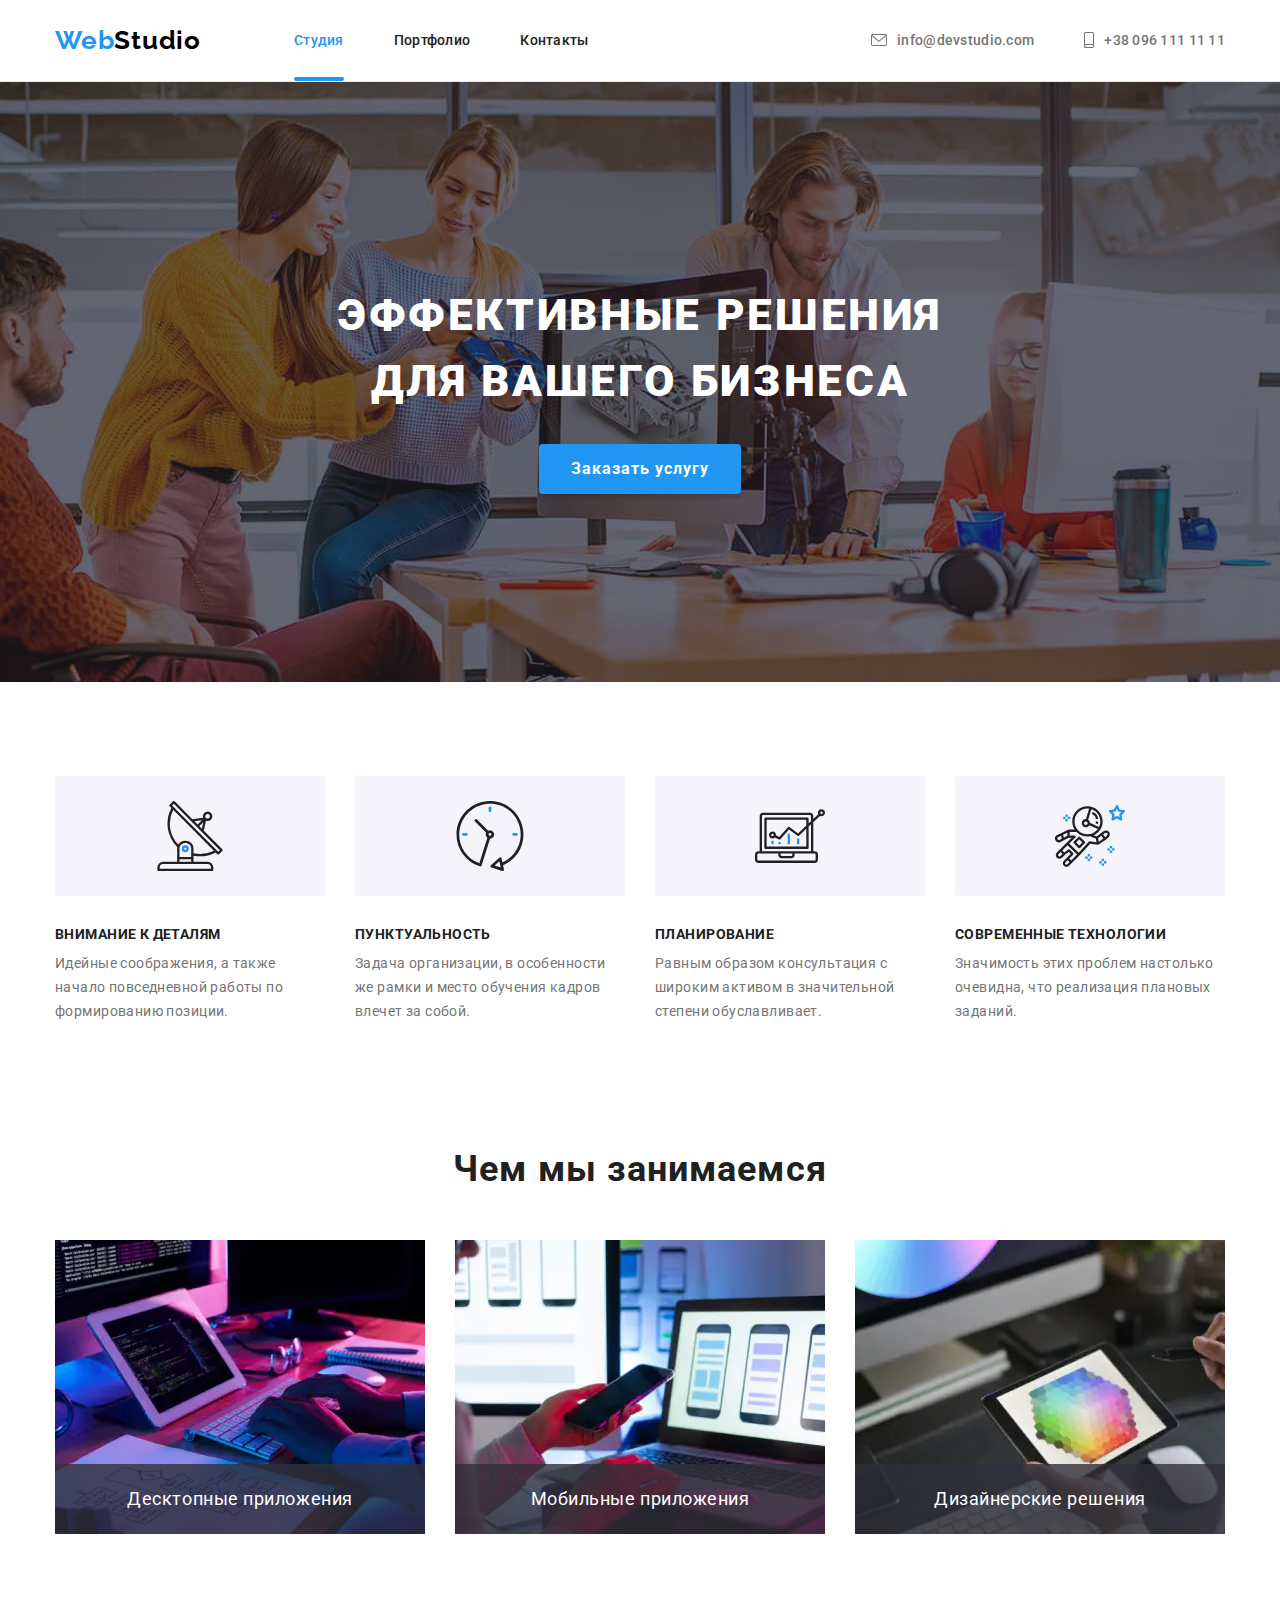
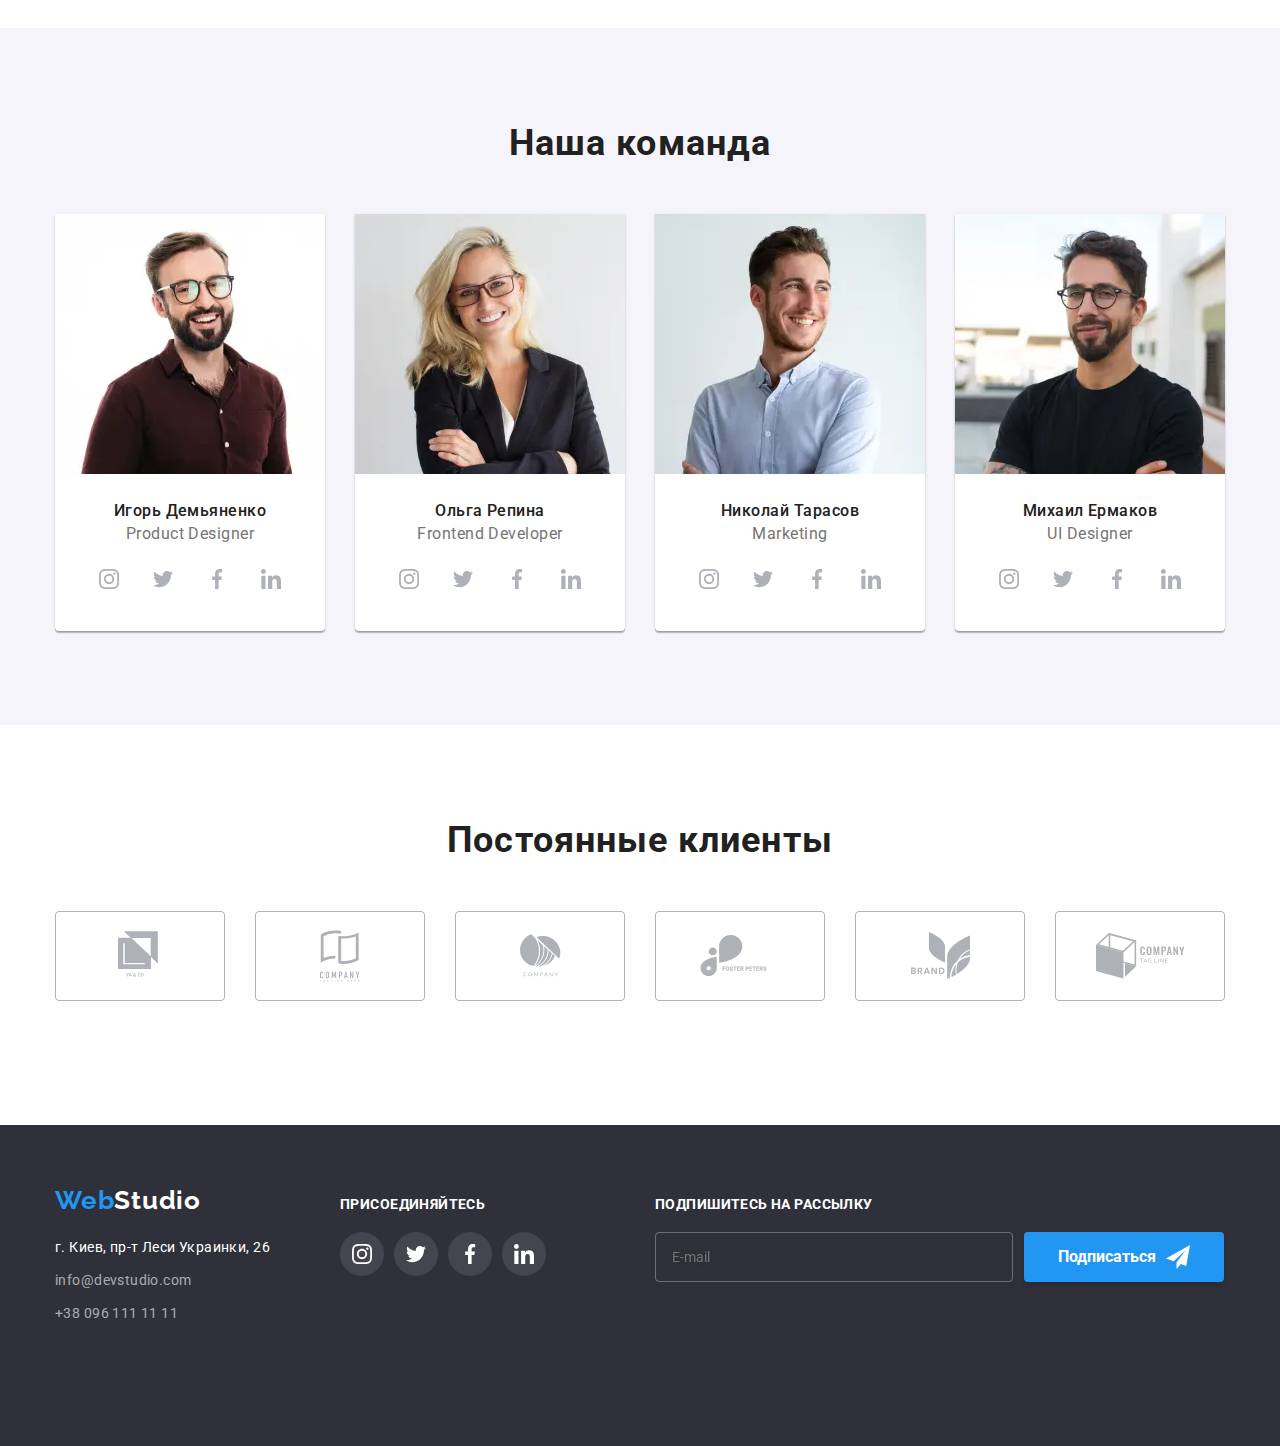
==== commit 3e83aa33: "правки дз" ====
--- a/index.html
+++ b/index.html
@@ -4,281 +4,360 @@
     <meta charset="UTF-8" />
     <meta name="viewport" content="width=device-width, initial-scale=1.0" />
     <title>Document</title>
-    <link rel="stylesheet" href="./css/main.min.css" />
     <link
       rel="stylesheet"
-      href="https://cdnjs.cloudflare.com/ajax/libs/modern-normalize/1.0.0/modern-normalize.min.css"
+      href=" https://cdnjs.cloudflare.com/ajax/libs/modern-normalize/1.0.0/modern-normalize.min.css"
+    />
+    <link rel="preconnect" href="https://fonts.gstatic.com" />
+    <link
+      href="https://fonts.googleapis.com/css2?family=Roboto:wght@400;500;700;900&display=swap"
+      rel="stylesheet"
     />
     <link rel="preconnect" href="https://fonts.gstatic.com" />
     <link
       href="https://fonts.googleapis.com/css2?family=Raleway:wght@700&family=Roboto:wght@400;500;700;900&display=swap"
       rel="stylesheet"
     />
+    <link rel="stylesheet" href="./css/main.min.css" />
   </head>
 
   <body>
     <header class="header">
-      <div class="container header-container">
+      <div class="container">
         <nav class="navigation">
-          <a href="#" class="logo">Web<span class="logo-list">Studio</span></a>
-
-          <ul class="site-nav">
-            <li class="navigation-list">
-              <a href="#" class="link-current link current">Студия</a>
-            </li>
-            <li class="navigation-list"><a href="./portfolio.html" class="link">Портфолио</a></li>
-            <li class="navigation-list"><a href="#" class="link">Контакты</a></li>
+          <a class="logo-link" href="./index.html">Web<span class="logo-text">Studio</span></a>
+          <ul class="navigation-list list">
+            <li class="navigation-item">
+              <a class="navigation-link current-link" href="#">Студия</a>
+            </li>
+            <li class="navigation-item">
+              <a class="navigation-link" href="./portfolio.html">Портфолио</a>
+            </li>
+            <li class="navigation-item">
+              <a class="navigation-link" href="#">Контакты</a>
+            </li>
           </ul>
         </nav>
-        <button type="button" class="mobile-button" data-menu-button>
-          <svg class="menu-icon"><use href="./images/sprite.svg#menu-icon"></use></svg>
+
+        <button type="button" class="burger-btn" data-menu-button>
+          <svg class="burger-icon">
+            <use href="./images/sprite.svg#burger-icon"></use>
+          </svg>
         </button>
-        <ul class="address-nav">
-          <li class="address-list">
-            <a href="mailto:info@example.com" class="mail-link link"
-              ><svg class="icon-mail">
-                <use href="./images/sprite.svg#icon-mail"></use>
+
+        <ul class="contacts-list">
+          <li class="contacts-item">
+            <a class="email-link" href="mailto:info@devstudio.com">
+              <svg class="contacts-icon">
+                <use href="./images/sprite.svg#icon-envelope"></use>
               </svg>
               info@devstudio.com</a
             >
           </li>
-          <li>
-            <a href="tel:+380991111111" class="nav-link link"
-              ><svg class="icon-telefon"><use href="./images/sprite.svg#icon-telefon"></use></svg>
-              +3 096 111 11 11</a
+          <li class="contacts-item">
+            <a class="phone-link" href="tel:+380961111111">
+              <svg class="contacts-icon">
+                <use href="./images/sprite.svg#icon-smartphone"></use>
+              </svg>
+              +38 096 111 11 11</a
             >
           </li>
         </ul>
       </div>
+
       <div class="mobile-menu" data-menu>
         <button type="button" class="mobile-close-btn" data-menu-close>
-          <svg class="close-icon">
-            <use href="./images/sprite.svg#close-icon"></use>
+          <svg class="icon-close">
+            <use href="./images/sprite.svg#icon-close"></use>
           </svg>
         </button>
-
-        <ul class="mobile-menu-nav list menu-nav-list">
+        <ul class="mobile-menu-nav">
           <li class="mobile-menu-nav-item">
-            <a href="" class="mobile-menu-nav-studia link">Студия</a>
+            <a href="./index.html" class="mobile-menu-nav-link current">Студия</a>
           </li>
           <li class="mobile-menu-nav-item">
-            <a href="" class="mobile-menu-nav-link link">Портфолио</a>
+            <a href="./portfolio.html" class="mobile-menu-nav-link">Портфолио</a>
           </li>
           <li class="mobile-menu-nav-item">
-            <a href="" class="mobile-menu-nav-link link">Контакты</a>
+            <a href="" class="mobile-menu-nav-link">Контакты</a>
           </li>
         </ul>
-        <ul class="mobile-menu-nav list address-nav-list">
-          <li class="mobile-menu-nav-address">
-            <a href="" class="mobile-menu-tel-link link">+38 096 111 11 11</a>
-          </li>
-          <li class="mobile-menu-nav-address">
-            <a href="" class="mobile-menu-address-link link">info@devstudio.com</a>
-          </li>
-        </ul>
-        <ul class="social-list list">
-          <li class="social-nav-item">
-            <a href="" class="social-link link">Instagram</a>
-          </li>
-          <li class="social-nav-item">
-            <a href="" class="social-link link">Twitter</a>
-          </li>
-          <li class="social-nav-item">
-            <a href="" class="social-link link">Facebook</a>
-          </li>
-          <li class="social-nav-item">
-            <a href="" class="social-link link">LinkedIn</a>
-          </li>
-        </ul>
+
+        <div class="wrapper-mobile-menu">
+          <ul class="mobile-menu-contacts">
+            <li class="mobile-menu-contacts-item">
+              <a class="phone-link" href="tel:+380961111111"> +38 096 111 11 11</a>
+            </li>
+            <li class="mobile-menu-contacts-item">
+              <a class="email-link" href="mailto:info@devstudio.com"> info@devstudio.com</a>
+            </li>
+          </ul>
+
+          <ul class="menu-social-list list">
+            <li class="menu-socail-item">
+              <a class="menu-social-link" href=""> Instagram </a>
+            </li>
+            <li class="menu-socail-item">
+              <a class="menu-social-link" href=""> Twitter</a>
+            </li>
+            <li class="menu-socail-item">
+              <a class="menu-social-link" href=""> Facebook </a>
+            </li>
+            <li class="menu-socail-item">
+              <a class="menu-social-link" href=""> LinkedIn </a>
+            </li>
+          </ul>
+        </div>
       </div>
     </header>
     <main>
-      <!-- <section class="hero">  
+      <!---section hero--->
+      <section class="hero">
         <div class="container">
-          <div class="hero-container">
-            <h1 class="hero-title">
-              Эфективные решения<br />
-              для вашего бизнеса
-            </h1>
-            <button class="hero-button" data-modal-open>Заказать услугу</button>
-          </div>
+          <h1 class="hero-title">
+            Эффективные решения<br />
+            для вашего бизнеса
+          </h1>
+          <button class="modal-open-button" type="button" data-modal-open>Заказать услугу</button>
         </div>
-      </section> -->
-      <!-- <div class="backdrop is-hidden" data-modal> 
-        <div class="modal">
-          <button class="modal-close" data-modal-close>
-            <svg class="icon-close" width="11" height="11">
-              <use href="./images/sprite.svg#icon-close2"></use>
-            </svg>
-          </button>
-          <h3 class="form-data">Оставьте свои данные, мы вам перезвоним</h3>
-          <form class="form js-speaker-form">
-            <div class="form-field">
-              <label for="name" class="form-name">Имя</label>
-              <input class="form-input" type="text" name="name" id="name" />
-              <svg class="form-icon" width="12" height="12">
-                <use href="./images/sprite.svg#icon-name"></use>
-              </svg>
-            </div> 
-
-            <div class="form-field">
-              <label for="tel">Телефон</label>
-              <input
-                class="form-input"
-                type="text"
-                name="tel"
-                placeholder="+xx-xxx-xxx-xx-xx"
-                id="tel"
-              />
-              <svg class="form-icon" width="13" height="13">
-                <use href="./images/sprite.svg#icon-tel"></use>
-              </svg>
-            </div>
-
-            <div class="form-field">
-              <label for="email">Почта</label>
-              <input
-                class="form-input"
-                type="text"
-                name="email"
-                placeholder="my@mail.com"
-                id="email"
-              />
-              <svg class="form-icon" width="18" height="15">
-                <use href="./images/sprite.svg#icon-email"></use>
-              </svg>
-            </div>
-
-            <div class="form-field form-comment">
-              <label for="comment">Комментарий</label>
-              <textarea
-                class="textarea"
-                name="comment"
-                placeholder="Введите текст"
-                id="comment"
-                rows="8"
-              ></textarea>
-            </div>
-
-            <div class="checkbox">
-              <input class="checkbox-input" type="checkbox" name="agree" id="checkbox" />
-              <span class="checkbox-icon"></span>
-              <label for="checkbox" class="label">
-                <span class="checkbox-text">
-                  Соглашаюсь с рассылкой и принимаю
-                  <a class="checkbox-accent" href="#">Условия договора</a>
-                </span>
-              </label>
-            </div>
-
-            <button type="submit" class="submitting-form">Отправить</button>
-          </form>
-        </div>
-      </div> -->
-      <!-- <section class="section-work"> 
+      </section>
+      <!---section features--->
+      <section class="features">
         <div class="container">
-          <h2 hidden>Наши принципы</h2>
-          <ul class="container-title">
-            <li class="container-list-item icon-antenna">
-              <h3 class="section-title">Внимание к деталям</h3>
-              <p class="section-text">
+          <h2 class="features-title visually-hidden">features</h2>
+          <ul class="features-list">
+            <li class="features-item">
+              <div class="thumb">
+                <svg class="features-icon">
+                  <use href="./images/sprite.svg#icon-antenna"></use>
+                </svg>
+              </div>
+              <h3 class="features-item-title">Внимание к деталям</h3>
+              <p class="features-item-text">
                 Идейные соображения, а также начало повседневной работы по формированию позиции.
               </p>
             </li>
-            <li class="container-list-item icon-clock">
-              <h3 class="section-title">Пунктуальность</h3>
-              <p class="section-text">
+            <li class="features-item">
+              <div class="thumb">
+                <svg class="features-icon">
+                  <use href="./images/sprite.svg#icon-clock"></use>
+                </svg>
+              </div>
+              <h3 class="features-item-title">Пунктуальность</h3>
+              <p class="features-item-text">
                 Задача организации, в особенности же рамки и место обучения кадров влечет за собой.
               </p>
             </li>
-            <li class="container-list-item icon-laptop">
-              <h3 class="section-title">Планирование</h3>
-              <p class="section-text">
+            <li class="features-item">
+              <div class="thumb">
+                <svg class="features-icon">
+                  <use href="./images/sprite.svg#icon-diagram"></use>
+                </svg>
+              </div>
+              <h3 class="features-item-title">Планирование</h3>
+              <p class="features-item-text">
                 Равным образом консультация с широким активом в значительной степени обуславливает.
               </p>
             </li>
-            <li class="container-list-item icon-astronaut">
-              <h3 class="section-title">Современные технологии</h3>
-              <p class="section-text">
+            <li class="features-item">
+              <div class="thumb">
+                <svg class="features-icon">
+                  <use href="./images/sprite.svg#icon-astronaut"></use>
+                </svg>
+              </div>
+              <h3 class="features-item-title">Современные технологии</h3>
+              <p class="features-item-text">
                 Значимость этих проблем настолько очевидна, что реализация плановых заданий.
               </p>
             </li>
           </ul>
         </div>
-      </section>  -->
-      <!-- <section class="section-images"> 
+      </section>
+      <!--section work-->
+      <section class="work">
         <div class="container">
-          <h2 class="images-title">Чем мы занимаемся</h2>
-          <ul class="container-list">
-            <li>
-              <div class="wrapper-pictures">
-                <img src="./images/foto1.jpg" alt="laptop" width="370" />
-
-                <div class="wrapper-list">
-                  <p class="wrapper-text">Десктопные приложения</p>
-                </div>
-              </div>
-            </li>
-            <li>
-              <div class="wrapper-pictures">
-                <img src="./images/foto2.jpg" alt="smartphone" width="370" />
-
-                <div class="wrapper-list">
-                  <p class="wrapper-text">Мобильные приложения</p>
-                </div>
-              </div>
-            </li>
-            <li>
-              <div class="wrapper-pictures">
-                <img src="./images/foto3.jpg" alt="tablet" width="370" />
-
-                <div class="wrapper-list">
-                  <p class="wrapper-text">Дизайнерские решения</p>
-                </div>
+          <h2 class="title">Чем мы занимаемся</h2>
+          <ul class="work-list list">
+            <li class="work-item">
+              <div class="work-item-wrapper">
+                <picture>
+                  <source
+                    srcset="
+                      ./images/our_work/desktop/foto-1@1x.webp 1x,
+                      ./images/our_work/desktop/foto-1@2x.webp 2x
+                    "
+                    media="(min-width: 1200px)"
+                    type="image/webp"
+                  />
+
+                  <source
+                    srcset="
+                      ./images/our_work/desktop/foto-1@1x.jpg 1x,
+                      ./images/our_work/desktop/foto-1@2x.jpg 2x
+                    "
+                  />
+
+                  <img
+                    class="work-img"
+                    src="./images/our_work/desktop/foto-1@1x.jpg"
+                    alt="laptop"
+                  />
+                </picture>
+
+                <p class="work-text">Десктопные приложения</p>
+              </div>
+            </li>
+            <li class="work-item">
+              <div class="work-item-wrapper">
+                <picture>
+                  <source
+                    srcset="
+                      ./images/our_work/desktop/foto-2@1x.webp 1x,
+                      ./images/our_work/desktop/foto-2@2x.webp 2x
+                    "
+                    media="(min-width: 1200px)"
+                    type="image/webp"
+                  />
+
+                  <source
+                    srcset="
+                      ./images/our_work/desktop/foto-2@1x.jpg 1x,
+                      ./images/our_work/desktop/foto-2@2x.jpg 2x
+                    "
+                  />
+
+                  <img
+                    class="work-img"
+                    src="./images/our_work/desktop/foto-2@1x.jpg"
+                    alt="smartphone"
+                  />
+                </picture>
+
+                <p class="work-text">Мобильные приложения</p>
+              </div>
+            </li>
+            <li class="work-item">
+              <div class="work-item-wrapper">
+                <picture>
+                  <source
+                    srcset="
+                      ./images/our_work/desktop/foto-3@1x.webp 1x,
+                      ./images/our_work/desktop/foto-3@2x.webp 2x
+                    "
+                    media="(min-width: 1200px)"
+                    type="image/webp"
+                  />
+
+                  <source
+                    srcset="
+                      ./images/our_work/desktop/foto-3@1x.jpg 1x,
+                      ./images/our_work/desktop/foto-3@2x.jpg 2x
+                    "
+                  />
+
+                  <img
+                    class="work-img"
+                    src="./images/our_work/desktop/foto-3@1x.jpg"
+                    alt="tablet"
+                  />
+                </picture>
+
+                <p class="work-text">Дизайнерские решения</p>
               </div>
             </li>
           </ul>
         </div>
-      </section> -->
-      <!-- <section class="section-team"> 
+      </section>
+      <!---section-our-team--->
+      <section class="our-team">
         <div class="container">
-          <h2 class="images-title">Наша команда</h2>
-          <ul class="container-list-team">
-            <li class="team-items">
-              <img
-                class="team-foto"
-                src="./images/team/foto4.jpg"
-                alt="Product Designer"
-                width="270"
-              />
-              <div class="cards">
-                <h3 class="section-name">Игорь Демьяненко</h3>
-                <p lang="en" class="specialisation">Product Designer</p>
-                <ul class="social-links-list">
-                  <li class="social-links-item">
-                    <a href="#" class="social-link"
-                      ><svg class="svg-icon-link">
+          <h2 class="title">Наша команда</h2>
+          <ul class="our-team-list">
+            <li class="our-team-item">
+              <picture>
+                <source
+                  srcset="
+                    ./images/team/desktop/foto-1@1x.webp 1x,
+                    ./images/team/desktop/foto-1@2x.webp 2x
+                  "
+                  media="(min-width: 1200px)"
+                  type="image/webp"
+                />
+                <source
+                  srcset="
+                    ./images/team/desktop/foto-1@1x.jpg 1x,
+                    ./images/team/desktop/foto-1@2x.jpg 2x
+                  "
+                  media="(min-width: 1200px)"
+                />
+
+                <source
+                  srcset="
+                    ./images/team/tablet/foto-1@1x.webp 1x,
+                    ./images/team/tablet/foto-1@2x.webp 2x
+                  "
+                  media="(min-width: 768px)"
+                  type="image/webp"
+                />
+                <source
+                  srcset="
+                    ./images/team/tablet/foto-1@1x.jpg 1x,
+                    ./images/team/tablet/foto-1@2x.jpg 2x
+                  "
+                  media="(min-width: 768px)"
+                />
+
+                <source
+                  srcset="
+                    ./images/team/mobile/foto-1@1x.webp 1x,
+                    ./images/team/mobile/foto-1@2x.webp 2x
+                  "
+                  media="(min-width: 480px)"
+                  type="image/webp"
+                />
+                <source
+                  srcset="
+                    ./images/team/mobile/foto-1@1x.jpg 1x,
+                    ./images/team/mobile/foto-1@2x.jpg 2x
+                  "
+                  media="(min-width: 480px)"
+                />
+
+                <img
+                  class="our-team-img"
+                  src="./images/team/mobile/foto-1@1x.jpg"
+                  alt="Игорь Демьяненко"
+                />
+              </picture>
+
+              <div class="our-team-wrapper">
+                <h3 class="our-team-name">Игорь Демьяненко</h3>
+                <p class="our-team-position" lang="en">Product Designer</p>
+                <ul class="social-list">
+                  <li class="socail-item">
+                    <a class="social-link" href="">
+                      <svg class="social-icon" width="20px" height="20px">
                         <use href="./images/sprite.svg#icon-instagram"></use>
                       </svg>
                     </a>
                   </li>
-                  <li class="social-links-item">
-                    <a href="#" class="social-link"
-                      ><svg class="svg-icon-link">
+                  <li class="socail-item">
+                    <a class="social-link" href="">
+                      <svg class="social-icon" width="20px" height="20px">
                         <use href="./images/sprite.svg#icon-twitter"></use>
                       </svg>
                     </a>
                   </li>
-                  <li class="social-links-item">
-                    <a href="#" class="social-link"
-                      ><svg class="svg-icon-link">
+                  <li class="socail-item">
+                    <a class="social-link" href="">
+                      <svg class="social-icon" width="20px" height="20px">
                         <use href="./images/sprite.svg#icon-facebook"></use>
                       </svg>
                     </a>
                   </li>
-                  <li class="social-links-item">
-                    <a href="#" class="social-link"
-                      ><svg class="svg-icon-link">
+                  <li class="socail-item">
+                    <a class="social-link" href="">
+                      <svg class="social-icon" width="20px" height="20px">
                         <use href="./images/sprite.svg#icon-linkedin"></use>
                       </svg>
                     </a>
@@ -286,42 +365,91 @@
                 </ul>
               </div>
             </li>
-            <li class="team-items">
-              <img
-                class="team-foto"
-                src="./images/team/foto5.jpg"
-                alt="Frontend Developer"
-                width="270"
-                height="260"
-              />
-              <div class="cards">
-                <h3 class="section-name">Ольга Репина</h3>
-                <p lang="en" class="specialisation">Frontend Developer</p>
-                <ul class="social-links-list">
-                  <li class="social-links-item">
-                    <a href="#" class="social-link"
-                      ><svg class="svg-icon-link">
+            <li class="our-team-item">
+              <picture>
+                <source
+                  srcset="
+                    ./images/team/desktop/foto-4@1x.webp 1x,
+                    ./images/team/desktop/foto-4@2x.webp 2x
+                  "
+                  media="(min-width: 1200px)"
+                  type="image/webp"
+                />
+                <source
+                  srcset="
+                    ./images/team/desktop/foto-4@1x.jpg 1x,
+                    ./images/team/desktop/foto-4@2x.jpg 2x
+                  "
+                  media="(min-width: 1200px)"
+                />
+
+                <source
+                  srcset="
+                    ./images/team/tablet/foto-4@1x.webp 1x,
+                    ./images/team/tablet/foto-4@2x.webp 2x
+                  "
+                  media="(min-width: 768px)"
+                  type="image/webp"
+                />
+                <source
+                  srcset="
+                    ./images/team/tablet/foto-4@1x.jpg 1x,
+                    ./images/team/tablet/foto-4@2x.jpg 2x
+                  "
+                  media="(min-width: 768px)"
+                />
+
+                <source
+                  srcset="
+                    ./images/team/mobile/foto-4@1x.webp 1x,
+                    ./images/team/mobile/foto-4@2x.webp 2x
+                  "
+                  media="(min-width: 480px)"
+                  type="image/webp"
+                />
+                <source
+                  srcset="
+                    ./images/team/mobile/foto-4@1x.jpg 1x,
+                    ./images/team/mobile/foto-4@2x.jpg 2x
+                  "
+                  media="(min-width: 480px)"
+                />
+
+                <img
+                  class="our-team-img"
+                  src="./images/team/mobile/foto-4@1x.jpg"
+                  alt="Ольга Репина"
+                />
+              </picture>
+
+              <div class="our-team-wrapper">
+                <h3 class="our-team-name">Ольга Репина</h3>
+                <p class="our-team-position" lang="en">Frontend Developer</p>
+                <ul class="social-list">
+                  <li class="socail-item">
+                    <a class="social-link" href="">
+                      <svg class="social-icon" width="20px" height="20px">
                         <use href="./images/sprite.svg#icon-instagram"></use>
                       </svg>
                     </a>
                   </li>
-                  <li class="social-links-item">
-                    <a href="#" class="social-link"
-                      ><svg class="svg-icon-link">
+                  <li class="socail-item">
+                    <a class="social-link" href="">
+                      <svg class="social-icon" width="20px" height="20px">
                         <use href="./images/sprite.svg#icon-twitter"></use>
                       </svg>
                     </a>
                   </li>
-                  <li class="social-links-item">
-                    <a href="#" class="social-link"
-                      ><svg class="svg-icon-link">
+                  <li class="socail-item">
+                    <a class="social-link" href="">
+                      <svg class="social-icon" width="20px" height="20px">
                         <use href="./images/sprite.svg#icon-facebook"></use>
                       </svg>
                     </a>
                   </li>
-                  <li class="social-links-item">
-                    <a href="#" class="social-link"
-                      ><svg class="svg-icon-link">
+                  <li class="socail-item">
+                    <a class="social-link" href="">
+                      <svg class="social-icon" width="20px" height="20px">
                         <use href="./images/sprite.svg#icon-linkedin"></use>
                       </svg>
                     </a>
@@ -329,36 +457,91 @@
                 </ul>
               </div>
             </li>
-            <li class="team-items">
-              <img class="team-foto" src="./images/team/foto6.jpg" alt="Marketing" width="270" />
-              <div class="cards">
-                <h3 class="section-name">Николай Тарасов</h3>
-                <p lang="en" class="specialisation">Marketing</p>
-                <ul class="social-links-list">
-                  <li class="social-links-item">
-                    <a href="#" class="social-link"
-                      ><svg class="svg-icon-link">
+            <li class="our-team-item">
+              <picture>
+                <source
+                  srcset="
+                    ./images/team/desktop/foto-3@1x.webp 1x,
+                    ./images/team/desktop/foto-3@2x.webp 2x
+                  "
+                  media="(min-width: 1200px)"
+                  type="image/webp"
+                />
+                <source
+                  srcset="
+                    ./images/team/desktop/foto-3@1x.jpg 1x,
+                    ./images/team/desktop/foto-3@2x.jpg 2x
+                  "
+                  media="(min-width: 1200px)"
+                />
+
+                <source
+                  srcset="
+                    ./images/team/tablet/foto-3@1x.webp 1x,
+                    ./images/team/tablet/foto-3@2x.webp 2x
+                  "
+                  media="(min-width: 768px)"
+                  type="image/webp"
+                />
+                <source
+                  srcset="
+                    ./images/team/tablet/foto-3@1x.jpg 1x,
+                    ./images/team/tablet/foto-3@2x.jpg 2x
+                  "
+                  media="(min-width: 768px)"
+                />
+
+                <source
+                  srcset="
+                    ./images/team/mobile/foto-3@1x.webp 1x,
+                    ./images/team/mobile/foto-3@2x.webp 2x
+                  "
+                  media="(min-width: 480px)"
+                  type="image/webp"
+                />
+                <source
+                  srcset="
+                    ./images/team/mobile/foto-3@1x.jpg 1x,
+                    ./images/team/mobile/foto-3@2x.jpg 2x
+                  "
+                  media="(min-width: 480px)"
+                />
+
+                <img
+                  class="our-team-img"
+                  src="./images/team/mobile/foto-3@1x.jpg"
+                  alt="Николай Тарасов"
+                />
+              </picture>
+
+              <div class="our-team-wrapper">
+                <h3 class="our-team-name">Николай Тарасов</h3>
+                <p class="our-team-position" lang="en">Marketing</p>
+                <ul class="social-list">
+                  <li class="socail-item">
+                    <a class="social-link" href="">
+                      <svg class="social-icon" width="20px" height="20px">
                         <use href="./images/sprite.svg#icon-instagram"></use>
                       </svg>
                     </a>
                   </li>
-                  <li class="social-links-item">
-                    <a href="#" class="social-link"
-                      ><svg class="svg-icon-link">
+                  <li class="socail-item">
+                    <a class="social-link" href="">
+                      <svg class="social-icon" width="20px" height="20px">
                         <use href="./images/sprite.svg#icon-twitter"></use>
                       </svg>
                     </a>
                   </li>
-                  <li class="social-links-item">
-                    <a href="#" class="social-link"
-                      ><svg class="svg-icon-link">
+                  <li class="socail-item">
+                    <a class="social-link" href="">
+                      <svg class="social-icon" width="20px" height="20px">
                         <use href="./images/sprite.svg#icon-facebook"></use>
                       </svg>
                     </a>
                   </li>
-                  <li class="social-links-item">
-                    <a href="#" class="social-link"
-                      ><svg class="svg-icon-link">
+                  <li class="socail-item">
+                    <a class="social-link" href="">
+                      <svg class="social-icon" width="20px" height="20px">
                         <use href="./images/sprite.svg#icon-linkedin"></use>
                       </svg>
                     </a>
@@ -366,36 +549,91 @@
                 </ul>
               </div>
             </li>
-            <li class="team-items">
-              <img class="team-foto" src="./images/team/foto7.jpg" alt="UI Designer" width="270" />
-              <div class="cards">
-                <h3 class="section-name">Михаил Ермаков</h3>
-                <p lang="en" class="specialisation">UI Designer</p>
-                <ul class="social-links-list">
-                  <li class="social-links-item">
-                    <a href="#" class="social-link"
-                      ><svg class="svg-icon-link">
+            <li class="our-team-item">
+              <picture>
+                <source
+                  srcset="
+                    ./images/team/desktop/foto-2@1x.webp 1x,
+                    ./images/team/desktop/foto-2@2x.webp 2x
+                  "
+                  media="(min-width: 1200px)"
+                  type="image/webp"
+                />
+                <source
+                  srcset="
+                    ./images/team/desktop/foto-2@1x.jpg 1x,
+                    ./images/team/desktop/foto-2@2x.jpg 2x
+                  "
+                  media="(min-width: 1200px)"
+                />
+
+                <source
+                  srcset="
+                    ./images/team/tablet/foto-2@1x.webp 1x,
+                    ./images/team/tablet/foto-2@2x.webp 2x
+                  "
+                  media="(min-width: 768px)"
+                  type="image/webp"
+                />
+                <source
+                  srcset="
+                    ./images/team/tablet/foto-2@1x.jpg 1x,
+                    ./images/team/tablet/foto-2@2x.jpg 2x
+                  "
+                  media="(min-width: 768px)"
+                />
+
+                <source
+                  srcset="
+                    ./images/team/mobile/foto-2@1x.webp 1x,
+                    ./images/team/mobile/foto-2@2x.webp 2x
+                  "
+                  media="(min-width: 480px)"
+                  type="image/webp"
+                />
+                <source
+                  srcset="
+                    ./images/team/mobile/foto-2@1x.jpg 1x,
+                    ./images/team/mobile/foto-2@2x.jpg 2x
+                  "
+                  media="(min-width: 480px)"
+                />
+
+                <img
+                  class="our-team-img"
+                  src="./images/team/mobile/foto-2@1x.jpg"
+                  alt="Михаил Ермаков"
+                />
+              </picture>
+
+              <div class="our-team-wrapper">
+                <h3 class="our-team-name">Михаил Ермаков</h3>
+                <p class="our-team-position" lang="en">UI Designer</p>
+                <ul class="social-list">
+                  <li class="socail-item">
+                    <a class="social-link" href="">
+                      <svg class="social-icon" width="20px" height="20px">
                         <use href="./images/sprite.svg#icon-instagram"></use>
                       </svg>
                     </a>
                   </li>
-                  <li class="social-links-item">
-                    <a href="#" class="social-link"
-                      ><svg class="svg-icon-link">
+                  <li class="socail-item">
+                    <a class="social-link" href="">
+                      <svg class="social-icon" width="20px" height="20px">
                         <use href="./images/sprite.svg#icon-twitter"></use>
                       </svg>
                     </a>
                   </li>
-                  <li class="social-links-item">
-                    <a href="#" class="social-link"
-                      ><svg class="svg-icon-link">
+                  <li class="socail-item">
+                    <a class="social-link" href="">
+                      <svg class="social-icon" width="20px" height="20px">
                         <use href="./images/sprite.svg#icon-facebook"></use>
                       </svg>
                     </a>
                   </li>
-                  <li class="social-links-item">
-                    <a href="#" class="social-link"
-                      ><svg class="svg-icon-link">
+                  <li class="socail-item">
+                    <a class="social-link" href="">
+                      <svg class="social-icon" width="20px" height="20px">
                         <use href="./images/sprite.svg#icon-linkedin"></use>
                       </svg>
                     </a>
@@ -405,119 +643,183 @@
             </li>
           </ul>
         </div>
-      </section> -->
-      <!-- <section class="customers"> 
-        <div class="clients-container">
-          <h2 class="images-title">Постоянные клиенты</h2>
-          <ul class="clients list">
+      </section>
+      <!---section-clients--->
+      <section class="clients">
+        <div class="container">
+          <h2 class="title">Постоянные клиенты</h2>
+          <ul class="clients-list list">
             <li class="clients-item">
-              <a href="#" class="clients-icon-link">
-                <svg class="clients-icon-ya-co">
-                  <use href="./images/sprite.svg#icon-YA--CO"></use>
+              <a class="client-link" href="">
+                <svg class="client-logo" width="44px" height="49px">
+                  <use href="./images/sprite.svg#icon-logo-1"></use>
                 </svg>
               </a>
             </li>
             <li class="clients-item">
-              <a href="#" class="clients-icon-link">
-                <svg class="clients-icon-COMPANY">
-                  <use href="./images/sprite.svg#icon-COMPANY-tagline-here"></use>
+              <a class="client-link" href="">
+                <svg class="client-logo" width="40px" height="52px">
+                  <use href="./images/sprite.svg#icon-logo-2"></use>
                 </svg>
               </a>
             </li>
             <li class="clients-item">
-              <a href="#" class="clients-icon-link">
-                <svg class="clients-icon-company">
-                  <use href="./images/sprite.svg#icon-COMPANY"></use>
+              <a class="client-link" href="">
+                <svg class="client-logo" width="41px" height="43px">
+                  <use href="./images/sprite.svg#icon-logo-3"></use>
                 </svg>
               </a>
             </li>
             <li class="clients-item">
-              <a href="#" class="clients-icon-link">
-                <svg class="clients-icon-foster-peters">
-                  <use href="./images/sprite.svg#icon-FOSTER-PETERS"></use>
+              <a class="client-link" href="">
+                <svg class="client-logo" width="80px" height="42px">
+                  <use href="./images/sprite.svg#icon-logo-4"></use>
                 </svg>
               </a>
             </li>
             <li class="clients-item">
-              <a href="#" class="clients-icon-link">
-                <svg class="clients-icon-brand">
-                  <use href="./images/sprite.svg#icon-BRAND"></use>
+              <a class="client-link" href="">
+                <svg class="client-logo" width="59px" height="47px">
+                  <use href="./images/sprite.svg#icon-logo-5"></use>
                 </svg>
               </a>
             </li>
             <li class="clients-item">
-              <a href="#" class="clients-icon-link">
-                <svg class="clients-icon-tag-line">
-                  <use href="./images/sprite.svg#icon-COMPANY-tag-line"></use>
+              <a class="client-link" href="">
+                <svg class="client-logo" width="89px" height="46px">
+                  <use href="./images/sprite.svg#icon-logo-6"></use>
                 </svg>
               </a>
             </li>
           </ul>
         </div>
-      </section> -->
+      </section>
     </main>
-
-    <!-- <footer class="footer">
-      <div class="container footer-container">
-        <div class="footer-wrapper">
-          <a href="#" class="footer-logo">Web<span class="logo-item">Studio</span> </a>
+    <!---footer--->
+    <footer class="footer">
+      <div class="container">
+        <div class="footer-left">
+          <a class="logo-link" href="./index.html">Web<span class="logo-text">Studio</span></a>
           <address>
-            <ul class="address">
-              <li class="item-address">
-                <a href="#" class="address-link">г. Киев, пр-т Леси Украинки, 26</a>
+            <ul class="address-list">
+              <li class="address-item">
+                <a class="map-link" href="#" target="_blank"> г. Киев, пр-т Леси Украинки, 26 </a>
               </li>
-              <li class="item-address">
-                <a href="mailto:info@example.com" class="link footer-link">info@devstudio.com</a>
+              <li class="address-item">
+                <a class="email-link" href="mailto:info@devstudio.com">info@devstudio.com</a>
               </li>
-              <li>
-                <a href="tel:+380991111111" class="tel-link link">+3 096 111 11 11</a>
+              <li class="address-item">
+                <a class="phone-link" href="tel:+380961111111">+38 096 111 11 11</a>
               </li>
             </ul>
           </address>
         </div>
-        <div class="footer-join">
-          <p class="title">присоединяйтесь</p>
-          <ul class="footer-social-links-list">
-            <li class="footer-social-links-item">
-              <a href="#" class="footer-social-link"
-                ><svg class="svg-icon-link">
+        <div class="footer-right">
+          <p class="footer-right-text">присоединяйтесь</p>
+          <ul class="social-list">
+            <li class="socail-item">
+              <a class="social-link" href="">
+                <svg class="social-icon" width="20px" height="20px">
                   <use href="./images/sprite.svg#icon-instagram"></use>
                 </svg>
               </a>
             </li>
-            <li class="footer-social-links-item">
-              <a href="#" class="footer-social-link"
-                ><svg class="svg-icon-link">
+            <li class="socail-item">
+              <a class="social-link" href="">
+                <svg class="social-icon" width="20px" height="20px">
                   <use href="./images/sprite.svg#icon-twitter"></use>
                 </svg>
               </a>
             </li>
-            <li class="footer-social-links-item">
-              <a href="#" class="footer-social-link"
-                ><svg class="svg-icon-link">
+            <li class="socail-item">
+              <a class="social-link" href="">
+                <svg class="social-icon" width="20px" height="20px">
                   <use href="./images/sprite.svg#icon-facebook"></use>
                 </svg>
               </a>
             </li>
-            <li class="footer-social-links-item">
-              <a href="#" class="footer-social-link"
-                ><svg class="svg-icon-link">
+            <li class="socail-item">
+              <a class="social-link" href="">
+                <svg class="social-icon" width="20px" height="20px">
                   <use href="./images/sprite.svg#icon-linkedin"></use>
                 </svg>
               </a>
             </li>
           </ul>
         </div>
-
-        <div class="subscription">
-          <p class="subscription-text">Подпишитесь на рассылку</p>
-          <form class="subscription-form">
-            <input class="subscription-input" type="" name="" placeholder="E-mail" />
-            <button class="subscription-button" type="submit">Подписаться</button>
-          </form>
-        </div>
+        <form action="#" class="subscribe-form">
+          <b class="subcribe-call">Подпишитесь на рассылку</b>
+          <input type="" class="subscribe-form-input" name="user-email" placeholder="E-mail" />
+          <button type="submit" class="subscribe-form-btn">
+            Подписаться
+            <svg class="subscribe-form-btn-icon" width="24px" height="24px">
+              <use href="./images/sprite.svg#icon-send"></use>
+            </svg>
+          </button>
+        </form>
       </div>
-    </footer>  -->
+    </footer>
+
+    <!---modal--->
+
+    <div class="backdrop is-hidden" data-modal>
+      <div class="modal">
+        <button class="modal-close-btn" type="button" data-modal-close>
+          <svg class="btn-close-icon" width="18px" height="18px">
+            <use href="./images/sprite.svg#icon-close"></use>
+          </svg>
+        </button>
+        <form action="#" class="modal-form">
+          <b class="action-call">Оставьте свои данные, мы вам перезвоним</b>
+          <label class="modal-form-input-label">
+            Имя
+            <span class="modal-form-input-wrapper"
+              ><input type="text" name="username" class="modal-form-input" />
+              <svg class="modal-form-icon" width="18px" height="18px">
+                <use href="./images/sprite.svg#icon-person-modal"></use>
+              </svg>
+            </span>
+          </label>
+          <label class="modal-form-input-label">
+            Телефон
+            <span class="modal-form-input-wrapper"
+              ><input type="tel" name="user-tel" class="modal-form-input" />
+              <svg class="modal-form-icon" width="18px" height="18px">
+                <use href="./images/sprite.svg#icon-phone-modal"></use>
+              </svg>
+            </span>
+          </label>
+          <label class="modal-form-input-label">
+            Почта
+            <span class="modal-form-input-wrapper"
+              ><input type="" name="user-email" class="modal-form-input" />
+              <svg class="modal-form-icon" width="18px" height="18px">
+                <use href="./images/sprite.svg#icon-email-modal"></use>
+              </svg>
+            </span>
+          </label>
+          <label class="modal-form-input-label">
+            Комментарий
+            <textarea
+              name="comments"
+              class="modal-form-comment"
+              placeholder="Введите текст"
+            ></textarea>
+          </label>
+          <input
+            type="checkbox"
+            name="policy"
+            id="policy-check"
+            class="modal-form-policy-check visually-hidden"
+          />
+          <label for="policy-check" class="modal-form-label-policy">
+            Соглашаюсь с рассылкой и принимаю &nbsp; <a href=""> Условия договора</a>
+          </label>
+          <button type="submit" class="modal-form-btn">Отправить</button>
+        </form>
+      </div>
+    </div>
+
     <script src="./js/modal.js"></script>
     <script src="./js/mobile-menu.js"></script>
   </body>
--- a/css/main.min.css
+++ b/css/main.min.css
@@ -1,2 +1,2 @@
-:root{--primary-text-color: #757575;--secondary-text-color: #212121;--main-background-color: #ffffff;--secondary-background-color: #2f303a;--accent-color: #2196f3;--secondary-accent-color: rgba(255, 255, 255, 0.6);--background-color: #f5f4fa;--border-header: #ececec;--border-portfolio: #eeeeee;--cubic: cubic-bezier(0.4, 0, 0.2, 1)}.body{background-color:var(--main-background-color);color:var(--primary-text-color);font-family:Roboto, sans-serif}h1,h2,h3,h4,h5,h6{font-family:Roboto, sans-serif}h1,h2,h3,h4,h5,h6,p{margin:0}ul{list-style:none}ul,ol{margin:0;padding:0}img{display:block}a{text-decoration:none}a,button{cursor:pointer}.header{border-bottom:1px solid var(--border-header)}.header-portfolio{border-bottom:1px solid var(--border-header)}textarea{resize:none}.container{width:100%;padding:0 15px}.header .container{display:flex;align-items:center;justify-content:space-between}@media screen and (min-width: 480px){.container{width:480px;margin:0 auto}}@media screen and (min-width: 768px){.container{width:738px}.header .container{display:flex;align-items:center}}@media screen and (min-width: 1200px){.container{width:1200px}}.header{padding-top:16px;padding-bottom:16px}.logo{width:134px;height:28px;font-family:Raleway;font-style:normal;font-weight:700;font-size:24px;line-height:1.17;letter-spacing:0.03em;color:var(--accent-color)}.logo-list{color:var(--secondary-text-color)}@media screen and (max-width: 767px){.mobile-menu-nav-studia{font-family:Roboto;font-style:normal;font-weight:500;font-size:40px;line-height:1.18;letter-spacing:0.02em;color:var(--accent-color)}.mobile-menu-nav-link{font-family:Roboto;font-style:normal;font-weight:500;font-size:40px;line-height:1.18;letter-spacing:0.02em;color:var(--secondary-text-color)}.mobile-menu-tel-link{font-family:Roboto;font-style:normal;font-weight:500;font-size:34px;line-height:1.18;letter-spacing:0.02em;color:var(--accent-color)}.mobile-menu-address-link{font-family:Roboto;font-style:normal;font-weight:500;font-size:24px;line-height:1.17;letter-spacing:0.02em;color:var(--primary-text-color)}.social-list{display:flex}.mobile-menu-nav-item:not(:last-child){margin-bottom:32px}.menu-nav-list{margin-bottom:306px}.mobile-menu-nav-address:not(:last-child){margin-bottom:32px}.address-nav-list{margin-bottom:64px}.social-link{font-family:Roboto;font-style:normal;font-weight:500;font-size:18px;line-height:1.22;letter-spacing:0.02em;color:var(--accent-color)}.social-list>li:not(:last-child){margin-right:20px}.site-nav,.address-nav{display:none}.mobile-button,.mobile-close-btn{background-color:transparent;border:none;padding:0}.menu-icon,.close-icon{width:40px;height:40px}.mobile-close-btn{position:absolute;top:10px;right:15px}.mobile-menu{position:absolute;width:100%;height:100%;max-width:480px;padding:48px 40px;top:0;left:50%;transform:translateX(-50%) translateY(-100%);background-color:var(--main-background-color);transition:transform 500ms linear}.mobile-menu.is-open{transform:translateX(-50%) translateY(0)}}@media screen and (min-width: 768px){.mobile-button{display:none}.mobile-menu{display:none}}.site-nav{display:flex}.navigation-list:not(:last-child){margin-right:50px}.hero{background-color:var(--secondary-background-color);background-image:linear-gradient(rgba(47,48,58,0.4), rgba(47,48,58,0.4)),url("../images/foto4.jpg");background-position:center;max-width:1600px;text-align:center;margin-left:auto;margin-right:auto;padding-top:200px;padding-bottom:200px}.hero-container{min-width:696px;margin-left:auto;margin-right:auto}.hero-title{color:var(--main-background-color);font-family:Roboto, sans-serif;font-style:normal;width:696px;height:120px;font-weight:900;font-size:44px;line-height:1.36;text-align:center;letter-spacing:0.06em;text-transform:uppercase;margin-top:0;margin-bottom:30px;margin-left:auto;margin-right:auto}.hero-button{background-color:var(--accent-color);color:var(--main-background-color);cursor:pointer;font-family:Roboto, sans-serif;font-style:normal;font-weight:700;font-size:16px;line-height:1.87;border-radius:4px;border-color:transparent;text-align:center;letter-spacing:0.06em;min-width:200px;padding:10px 32px}.hero-button:focus,.hero-button:hover{box-shadow:0px 4px 4px rgba(0,0,0,0.15);border-radius:4px}.backdrop{position:fixed;top:0;left:0;width:100%;height:100%;background-color:rgba(0,0,0,0.2);opacity:1;transition:opacity 250ms var(--cubic)}.backdrop.is-hidden{opacity:0;pointer-events:none}.backdrop.is-hidden.modal{transform:translate(-50%, -50%) scale(1.3)}.modal{padding:40px;position:absolute;top:50%;left:50%;transform:translate(-50%, -50%);min-width:528px;min-height:581px;background:var(--main-background-color);box-shadow:0px 1px 3px rgba(0,0,0,0.12),0px 1px 1px rgba(0,0,0,0.14),0px 2px 1px rgba(0,0,0,0.2);border-radius:4px}.modal-close{position:absolute;top:8px;right:8px;display:flex;align-items:center;justify-content:center;width:30px;height:30px;padding:0;background:var(--main-background-color);border-radius:50%;border:1px solid rgba(0,0,0,0.1);cursor:pointer;color:#000000}.icon-close{font-size:11px;height:100%;fill:currentColor;transition-duration:250ms;transition-timing-function:var(--cubic)}.icon-close:hover,.icon-close:focus{fill:var(--accent-color)}.section{background-color:var(--main-background-color)}.container-title{display:flex;text-align:left}.container-title>li:not(:last-child){margin-right:30px}.section-work{color:var(--secondary-text-color);font-family:Roboto, sans-serif;font-style:normal;font-weight:700;font-size:36px;line-height:1.16;text-align:center;letter-spacing:0.03em;padding-top:94px;padding-bottom:94px}.container-list-item::before{display:block;content:"";background-repeat:no-repeat;background-position:center;background-size:contain;border-radius:4px;height:120px;margin-bottom:30px;background-color:#f5f4fa}.icon-antenna::before{background-image:url("../images/svg-images/antenna.svg");background-size:70px 70px}.icon-clock::before{background-image:url("../images/svg-images/clock.svg");background-size:70px 70px}.icon-laptop::before{background-image:url("../images/svg-images/laptop.svg");background-size:70px 70px}.icon-astronaut::before{background-image:url("../images/svg-images/astronaut.svg");background-size:70px 70px}.section-title{color:var(--secondary-text-color);font-family:Roboto, sans-serif;font-style:normal;font-weight:700;font-size:14px;line-height:1.15;letter-spacing:0.03em;text-transform:uppercase;margin-bottom:10px;width:270px}.section-text{color:var(--primary-text-color);font-family:Roboto, sans-serif;font-style:normal;font-weight:400;font-size:14px;line-height:1.72;letter-spacing:0.03em;width:270px}.section-images{padding-bottom:94px}.images-title{color:var(--secondary-text-color);font-family:Roboto, sans-serif;font-style:normal;font-weight:700;font-size:36px;line-height:1.2;text-align:center;letter-spacing:0.03em;margin-bottom:50px}.wrapper-pictures{position:relative}.wrapper-list{display:flex;position:absolute;justify-content:center;align-items:center;bottom:0;left:0;width:100%;height:70px;background-color:rgba(47,48,58,0.8)}.wrapper-text{font-weight:700;font-size:14px;line-height:1.14;letter-spacing:0.03em;text-transform:uppercase;color:var(--main-background-color)}.section-team{background-color:var(--background-color);padding-top:94px;padding-bottom:94px}.cards{padding-top:30px;padding-bottom:30px;padding-left:30px;padding-right:30px;background-color:var(--main-background-color)}.social-links-list{display:flex;justify-content:center;flex-wrap:wrap;margin-right:-10px}.social-links-item{margin-right:10px;width:44px;height:44px}.social-link{display:flex;justify-content:center;align-items:center;width:100%;height:100%;border-radius:50%;transition:background-color 250ms var(--cubic),fill 250ms var(--cubic),color 250ms var(--cubic)}.section-team .social-link{fill:#afb1b8;background-color:var(--main-background-color)}.svg-icon-link{width:20px;height:20px}.social-link:focus,.social-link:hover{fill:white;background-color:var(--accent-color)}.container-list,.container-list-team{display:flex}.container-list>li:not(:last-child){margin-right:30px}.section-name{color:var(--secondary-text-color);font-family:Roboto, sans-serif;font-style:normal;font-weight:500;font-size:16px;line-height:1.18;letter-spacing:0.03em;margin-top:0;margin-bottom:10px}.specialisation{color:var(--primary-text-color);font-family:Roboto, sans-serif;font-style:normal;font-weight:400;font-size:16px;line-height:1.19;letter-spacing:0.03em;margin-bottom:16px}.team-items{box-shadow:0 1px 3px rgba(0,0,0,0.12),0 1px 1px rgba(0,0,0,0.14),0 2px 1px rgba(0,0,0,0.2);border-radius:0 0 6px 6px;background-color:var(--title-color)}.team-items:not(:last-child){margin-right:30px}.team-foto{display:block}.customers{display:block;padding:94px 0}.clients-container{width:1200px;margin:0 auto;padding:0 15px;text-align:center}.clients{display:flex;margin-right:calc(-1 * 30px);align-items:center;justify-content:center}.clients-item{display:flex;align-items:center;width:calc(100% / 6 - 30px);margin-right:30px;color:var(--primary-text-color);width:170px;height:90px}.clients-icon-link{display:flex;justify-content:center;align-items:center;width:100%;height:100%;color:#afb1b8;border:1px solid #afb1b8;border-radius:4px;fill:currentColor;transition:color 250ms var(--cubic),border 250ms var(--cubic)}.clients-icon-link:hover,.clients-icon-link:focus{color:var(--accent-color);border:1px solid var(--accent-color)}.clients-icon-ya-co{width:44px;height:49px}.clients-icon-COMPANY{width:40px;height:52px}.clients-icon-company{width:41px;height:42px}.clients-icon-foster-peters{width:79px;height:42px}.clients-icon-brand{width:59px;height:47px}.clients-icon-tag-line{width:88px;height:45px}.footer{background-color:var(--secondary-background-color);color:var(--main-background-color);font-family:Roboto, sans-serif;font-style:normal;font-weight:400;font-size:14px;line-height:1.72;letter-spacing:0.03em;padding-top:60px;padding-bottom:60px}.footer-container{position:relative;display:flex;align-items:baseline}.footer-logo{color:var(--accent-color);font-family:Raleway, sans-serif;font-style:normal;font-weight:700;font-size:26px;line-height:1.2;letter-spacing:0.03em}.footer-wrapper{width:231px;margin-right:70px;text-align:left}.footer-logo{display:inline-block;margin-bottom:20px}.item-address{margin-bottom:9px}.address{display:block}.address .link{color:var(--secondary-accent-color);font-family:Roboto, sans-serif;font-style:normal;font-weight:400;font-size:14px;line-height:1.72;letter-spacing:0.03em;transition:color 250ms var(--cubic)}.address .link:hover,.address .link:focus{color:var(--accent-color)}.address-link{color:var(--main-background-color);font-family:Roboto, sans-serif;font-style:normal;font-weight:400;font-size:14px;line-height:1.72;letter-spacing:0.03em;margin-bottom:9px;transition:color 250ms var(--cubic)}.address-link:hover,.address-link:focus{color:var(--accent-color)}.footer-join{width:206px;height:80px;display:block;text-align:left}.title{font-family:Roboto;font-style:normal;font-weight:700;font-size:14px;line-height:1.15;letter-spacing:0.03em;text-transform:uppercase;margin-bottom:20px}.footer-social-links-list{display:flex;justify-content:center;flex-wrap:wrap;margin-right:-10px}.footer-social-links-item{width:44px;height:44px;margin-right:10px}.footer-social-link{display:flex;justify-content:center;align-items:center;width:100%;height:100%;border-radius:50%;fill:white;background:rgba(255,255,255,0.1);transition:background-color 250ms var(--cubic),fill 250ms var(--cubic),color 250ms var(--cubic)}.footer-social-link:focus,.footer-social-link:hover{background:var(--accent-color)}.form{width:448px;height:342px;margin-left:auto;margin-right:auto}.form-data{font-family:Roboto;font-style:normal;font-weight:700;font-size:20px;line-height:1.15;text-align:center;letter-spacing:0.03em;margin-top:0px;margin-bottom:12px}.form-field{display:block;position:relative;margin-bottom:10px;display:flex;flex-direction:column}.form-field label{font-family:Roboto;font-style:normal;font-weight:400;font-size:12px;line-height:1.17;letter-spacing:0.01em;margin-bottom:4px}.form-field input{width:448px;height:40px;border:1px solid rgba(33,33,33,0.2);box-sizing:border-box;border-radius:4px;align-items:center;padding:1px 2px 1px 42px;transition-duration:250ms;transition-timing-function:var(--cubic)}.form-field textarea{width:448px;height:120px;padding:12px 16px;border:1px solid rgba(33,33,33,0.2);box-sizing:border-box;border-radius:4px;transition-duration:250ms;transition-timing-function:var(--cubic)}.form-comment{margin-bottom:20px}.form-icon{display:block;position:absolute;left:12px;bottom:11px;fill:var(--secondary-text-color);transition-duration:250ms;transition-timing-function:var(--cubic)}.form-input:focus ~ .form-icon{fill:var(--accent-color)}.form-input:focus{box-sizing:border-box;border-radius:4px;outline:none;border-color:var(--accent-color)}.textarea:focus{outline:none;border-color:var(--accent-color);box-sizing:border-box;border-radius:4px}.checkbox{display:flex;align-items:center;justify-content:center;margin-bottom:30px;font-family:Roboto;font-style:normal;font-weight:normal;font-size:14px;line-height:1.72;letter-spacing:0.03em}.checkbox input{margin-right:8px;position:absolute;clip:rect(1px, 1px, 1px, 1px);padding:0;border:0;height:1px;width:1px;overflow:hidden}.placeholder{font-family:Roboto;font-style:normal;font-weight:400;font-size:12px;line-height:1.17;letter-spacing:0.01em;color:rgba(117,117,117,0.5)}.submitting-form{display:block;margin:0 auto;align-items:center;text-align:center;width:200px;height:50px;font-family:Roboto;font-style:normal;font-weight:700;font-size:16px;line-height:1.9;letter-spacing:0.06em;color:var(--main-background-color);background:var(--accent-color);box-shadow:0px 4px 4px rgba(0,0,0,0.15);border-radius:4px;border:none}.checkbox-accent{text-decoration-line:underline;text-decoration-skip-ink:none;color:var(--accent-color)}.label{display:block;align-items:center}.checkbox-icon{display:inline-block;width:16px;height:15px;margin-right:7px;border:2px solid var(--secondary-text-color);border-radius:2px;transition-duration:250ms;transition-timing-function:var(--cubic)}.checkbox-icon:hover{border:2px solid var(--accent-color)}.checkbox-input:checked+.checkbox-icon{background-color:var(--accent-color);background-image:url(../images/check.svg);border:2px solid var(--accent-color);background-size:contain;background-origin:border-box;transition-duration:250ms;transition-timing-function:var(--cubic)}.checkbox-input:checked+.checkbox-icon ~ .label{display:inline-flex;align-items:center}.checkbox-text{font-family:Roboto;font-style:normal;font-weight:400;font-size:14px;line-height:1.71;letter-spacing:0.03em;color:var(--secondary-text-color)}.subscription{position:absolute;align-items:baseline;text-align:left;top:0;right:0}.subscription-form{display:flex}.subscription-text{margin-top:14px;margin-bottom:20px;font-size:14px;font-weight:700;line-height:1.14;letter-spacing:0.03em;text-transform:uppercase;color:var(--main-background-color)}.subscription-input{width:358px;padding:15px 16px;border:1px solid rgba(255,255,255,0.3);box-sizing:border-box;filter:drop-shadow(0px 4px 4px rgba(0,0,0,0.15));border-radius:4px;background:var(--secondary-background-color);margin-right:12px;outline:none;color:var(--secondary-accent-color)}.subscription-button{display:flex;align-items:center;justify-content:center;min-width:200px;height:50px;padding:10px 28px 10px 29px;background:var(--accent-color);box-shadow:0px 4px 4px rgba(0,0,0,0.15);border-radius:4px;border-style:none;cursor:pointer;outline:transparent;font-family:inherit;font-weight:700;font-size:16px;line-height:1.87;letter-spacing:0.06em;color:var(--main-background-color);transition:background 250ms var(--cubic)}.subscription-button::after{display:inline-block;content:"";margin-left:10px;width:24px;height:24px;background-image:url(../images/send.svg);background-repeat:no-repeat;background-position:center;background-size:cover}:root{--primary-text-color: #757575;--secondary-text-color: #212121;--main-background-color: #ffffff;--secondary-background-color: #2f303a;--accent-color: #2196f3;--secondary-accent-color: rgba(255, 255, 255, 0.6);--background-color: #f5f4fa;--border-header: #ececec;--border-portfolio: #eeeeee;--cubic: cubic-bezier(0.4, 0, 0.2, 1)}.body{background-color:var(--main-background-color);color:var(--primary-text-color);font-family:Roboto, sans-serif}h1,h2,h3,h4,h5,h6{font-family:Roboto, sans-serif}h1,h2,h3,h4,h5,h6,p{margin:0}ul{list-style:none}ul,ol{margin:0;padding:0}img{display:block}a{text-decoration:none}a,button{cursor:pointer}.header{border-bottom:1px solid var(--border-header)}.header-portfolio{border-bottom:1px solid var(--border-header)}textarea{resize:none}.container{width:100%;padding:0 15px}.header .container{display:flex;align-items:center;justify-content:space-between}@media screen and (min-width: 480px){.container{width:480px;margin:0 auto}}@media screen and (min-width: 768px){.container{width:738px}.header .container{display:flex;align-items:center}}@media screen and (min-width: 1200px){.container{width:1200px}}.header{padding-top:16px;padding-bottom:16px}.logo{width:134px;height:28px;font-family:Raleway;font-style:normal;font-weight:700;font-size:24px;line-height:1.17;letter-spacing:0.03em;color:var(--accent-color)}.logo-list{color:var(--secondary-text-color)}@media screen and (max-width: 767px){.mobile-menu-nav-studia{font-family:Roboto;font-style:normal;font-weight:500;font-size:40px;line-height:1.18;letter-spacing:0.02em;color:var(--accent-color)}.mobile-menu-nav-link{font-family:Roboto;font-style:normal;font-weight:500;font-size:40px;line-height:1.18;letter-spacing:0.02em;color:var(--secondary-text-color)}.mobile-menu-tel-link{font-family:Roboto;font-style:normal;font-weight:500;font-size:34px;line-height:1.18;letter-spacing:0.02em;color:var(--accent-color)}.mobile-menu-address-link{font-family:Roboto;font-style:normal;font-weight:500;font-size:24px;line-height:1.17;letter-spacing:0.02em;color:var(--primary-text-color)}.social-list{display:flex}.mobile-menu-nav-item:not(:last-child){margin-bottom:32px}.menu-nav-list{margin-bottom:306px}.mobile-menu-nav-address:not(:last-child){margin-bottom:32px}.address-nav-list{margin-bottom:64px}.social-link{font-family:Roboto;font-style:normal;font-weight:500;font-size:18px;line-height:1.22;letter-spacing:0.02em;color:var(--accent-color)}.social-list>li:not(:last-child){margin-right:20px}.site-nav,.address-nav{display:none}.mobile-button,.mobile-close-btn{background-color:transparent;border:none;padding:0}.menu-icon,.close-icon{width:40px;height:40px}.mobile-close-btn{position:absolute;top:10px;right:15px}.mobile-menu{position:absolute;width:100%;height:100%;max-width:480px;padding:48px 40px;top:0;left:50%;transform:translateX(-50%) translateY(-100%);background-color:var(--main-background-color);transition:transform 500ms linear}.mobile-menu.is-open{transform:translateX(-50%) translateY(0)}}@media screen and (min-width: 768px){.mobile-button{display:none}.mobile-menu{display:none}}.site-nav{display:flex}.navigation-list:not(:last-child){margin-right:50px}.section-team{background-color:var(--background-color);padding-top:94px;padding-bottom:94px}.cards{padding-top:30px;padding-bottom:30px;padding-left:30px;padding-right:30px;background-color:var(--main-background-color)}.social-links-list{display:flex;justify-content:center;flex-wrap:wrap;margin-right:-10px}.social-links-item{margin-right:10px;width:44px;height:44px}.social-link{display:flex;justify-content:center;align-items:center;width:100%;height:100%;border-radius:50%;transition:background-color 250ms var(--cubic),fill 250ms var(--cubic),color 250ms var(--cubic)}.section-team .social-link{fill:#afb1b8;background-color:var(--main-background-color)}.svg-icon-link{width:20px;height:20px}.social-link:focus,.social-link:hover{fill:white;background-color:var(--accent-color)}.container-list,.container-list-team{display:flex}.container-list>li:not(:last-child){margin-right:30px}.section-name{color:var(--secondary-text-color);font-family:Roboto, sans-serif;font-style:normal;font-weight:500;font-size:16px;line-height:1.18;letter-spacing:0.03em;margin-top:0;margin-bottom:10px}.specialisation{color:var(--primary-text-color);font-family:Roboto, sans-serif;font-style:normal;font-weight:400;font-size:16px;line-height:1.19;letter-spacing:0.03em;margin-bottom:16px}.team-items{box-shadow:0 1px 3px rgba(0,0,0,0.12),0 1px 1px rgba(0,0,0,0.14),0 2px 1px rgba(0,0,0,0.2);border-radius:0 0 6px 6px;background-color:var(--title-color)}.team-items:not(:last-child){margin-right:30px}.team-foto{display:block}.menu{padding-top:94px;padding-bottom:94px}.part{display:flex;justify-content:center;margin-bottom:50px}.part .button{background-color:var(--background-color);color:var(--secondary-text-color);cursor:pointer;font-family:Roboto, sans-serif;font-style:normal;font-weight:500;font-size:16px;line-height:1.62;text-align:center;letter-spacing:0.03em;border:0;padding:6px 22px;align-items:center;height:38px;display:inline-block;transition:color 250ms var(--cubic),background-color 250ms var(--cubic),box-shadow 250ms var(--cubic)}.part .button:hover,.part .button:focus{background-color:var(--accent-color);color:var(--main-background-color);border-radius:4px;box-shadow:0px 3px 1px rgba(0,0,0,0.1),0px 1px 2px rgba(0,0,0,0.08),0px 2px 2px rgba(0,0,0,0.12)}.projects-list>.button-active{color:var(--main-background-color);background-color:var(--accent-color);box-shadow:0px 3px 1px rgba(0,0,0,0.1),0px 1px 2px rgba(0,0,0,0.08),0px 2px 2px rgba(0,0,0,0.12);border-radius:4px}.projects-list:not(:last-child){margin-right:8px}.projects-list:not(:last-child):hover,.projects-list:not(:last-child):focus{box-shadow:0px 1px 1px rgba(0,0,0,0.12),0px 4px 4px rgba(0,0,0,0.06),1px 4px 6px rgba(0,0,0,0.16)}.portfolio-items{display:flex;flex-wrap:wrap}.portfolio-element{margin-right:30px;margin-bottom:30px;width:calc((100% - (2 * 30px)) / 3);border:1px solid var(--border-portfolio);position:relative}.portfolio-element:nth-child(3n){margin-right:0}.portfolio-element>.link{display:block}.portfolio-element>.link:hover,.portfolio-element>.link:focus{box-shadow:0px 1px 1px rgba(0,0,0,0.12),0px 4px 4px rgba(0,0,0,0.06),1px 4px 6px rgba(0,0,0,0.16)}.link{transition:color 250ms var(--cubic)}.portfolio-cards{text-align:left;padding:20px 24px}.menu-title{color:var(--secondary-text-color);font-family:Roboto, sans-serif;font-style:normal;font-weight:700;font-size:18px;line-height:2;letter-spacing:0.06em;margin-bottom:4px}.text-item{color:var(--primary-text-color);font-family:Roboto, sans-serif;font-style:normal;font-weight:400;font-size:16px;line-height:1.87;letter-spacing:0.03em}.project-photo-wrapper{position:relative;overflow:hidden}.overlay{position:absolute;bottom:0;left:0;width:100%;height:100%;margin:0;background:rgba(33,150,243,0.9);padding:63px 24px;transform:translateY(100%);transition:transform 250ms var(--cubic)}.overlay-title{align-items:center;font-family:Roboto;font-style:normal;font-weight:400;font-size:18px;line-height:1.56;letter-spacing:0.03em;color:var(--main-background-color);text-align:left}.portfolio-element>.link:hover .overlay,.portfolio-element>.link:focus .overlay{transform:translateY(0)}.footer{background-color:var(--secondary-background-color);color:var(--main-background-color);font-family:Roboto, sans-serif;font-style:normal;font-weight:400;font-size:14px;line-height:1.72;letter-spacing:0.03em;padding-top:60px;padding-bottom:60px}.footer-container{position:relative;display:flex;align-items:baseline}.footer-logo{color:var(--accent-color);font-family:Raleway, sans-serif;font-style:normal;font-weight:700;font-size:26px;line-height:1.2;letter-spacing:0.03em}.footer-wrapper{width:231px;margin-right:70px;text-align:left}.footer-logo{display:inline-block;margin-bottom:20px}.item-address{margin-bottom:9px}.address{display:block}.address .link{color:var(--secondary-accent-color);font-family:Roboto, sans-serif;font-style:normal;font-weight:400;font-size:14px;line-height:1.72;letter-spacing:0.03em;transition:color 250ms var(--cubic)}.address .link:hover,.address .link:focus{color:var(--accent-color)}.address-link{color:var(--main-background-color);font-family:Roboto, sans-serif;font-style:normal;font-weight:400;font-size:14px;line-height:1.72;letter-spacing:0.03em;margin-bottom:9px;transition:color 250ms var(--cubic)}.address-link:hover,.address-link:focus{color:var(--accent-color)}.footer-join{width:206px;height:80px;display:block;text-align:left}.title{font-family:Roboto;font-style:normal;font-weight:700;font-size:14px;line-height:1.15;letter-spacing:0.03em;text-transform:uppercase;margin-bottom:20px}.footer-social-links-list{display:flex;justify-content:center;flex-wrap:wrap;margin-right:-10px}.footer-social-links-item{width:44px;height:44px;margin-right:10px}.footer-social-link{display:flex;justify-content:center;align-items:center;width:100%;height:100%;border-radius:50%;fill:white;background:rgba(255,255,255,0.1);transition:background-color 250ms var(--cubic),fill 250ms var(--cubic),color 250ms var(--cubic)}.footer-social-link:focus,.footer-social-link:hover{background:var(--accent-color)}.subscription{position:absolute;align-items:baseline;text-align:left;top:0;right:0}.subscription-form{display:flex}.subscription-text{margin-top:14px;margin-bottom:20px;font-size:14px;font-weight:700;line-height:1.14;letter-spacing:0.03em;text-transform:uppercase;color:var(--main-background-color)}.subscription-input{width:358px;padding:15px 16px;border:1px solid rgba(255,255,255,0.3);box-sizing:border-box;filter:drop-shadow(0px 4px 4px rgba(0,0,0,0.15));border-radius:4px;background:var(--secondary-background-color);margin-right:12px;outline:none;color:var(--secondary-accent-color)}.subscription-button{display:flex;align-items:center;justify-content:center;min-width:200px;height:50px;padding:10px 28px 10px 29px;background:var(--accent-color);box-shadow:0px 4px 4px rgba(0,0,0,0.15);border-radius:4px;border-style:none;cursor:pointer;outline:transparent;font-family:inherit;font-weight:700;font-size:16px;line-height:1.87;letter-spacing:0.06em;color:var(--main-background-color);transition:background 250ms var(--cubic)}.subscription-button::after{display:inline-block;content:"";margin-left:10px;width:24px;height:24px;background-image:url(../images/send.svg);background-repeat:no-repeat;background-position:center;background-size:cover}
+:root{--primary-text-color: #757575;--secondary-text-color: #212121;--main-background-color: #ffffff;--secondary-background-color: #2f303a;--accent-color: #2196f3;--secondary-accent-color: rgba(255, 255, 255, 0.6);--background-color: #f5f4fa;--color-for-line: #ececec;--border-portfolio: #eeeeee;--cubic: cubic-bezier(0.4, 0, 0.2, 1);--dark-color: #000000;--color-button: #188ce8;--overlay-color: rgba(47, 48, 58, 0.8);--overlay-color-secondary: rgba(33, 149, 243, 0.9);--icon-fill: #afb1b8;--time-slot: 250ms;--text-font: "Roboto", sans-serif;--title-font: "Raleway", sans-serif}.visually-hidden{position:absolute !important;clip:rect(1px 1px 1px 1px);clip:rect(1px, 1px, 1px, 1px);padding:0 !important;border:0 !important;height:1px !important;width:1px !important;overflow:hidden}.current-link{color:var(--accent-color)}.current-link::after{position:absolute;display:block;-ms-flex-negative:0;flex-shrink:0;margin-top:29px;width:100%;height:4px;content:"";margin-right:20px;background-color:var(--accent-color);border-radius:2px}*,*::before,*::after{-webkit-box-sizing:border-box;box-sizing:border-box}body{font-family:var(--text-font);font-weight:400;font-size:14px;color:var(--secondary-text-color);background-color:var(--main-background-color)}h1,h2,h3,h4,h5,h6,p{margin:0}ul,ol{margin:0;padding:0}img{display:block;max-width:100%;height:auto}.container{width:100%;padding:0 15px;margin:0 auto}.header .container{display:-webkit-box;display:-ms-flexbox;display:flex;-webkit-box-align:center;-ms-flex-align:center;align-items:center;-webkit-box-pack:justify;-ms-flex-pack:justify;justify-content:space-between}.footer .container{display:-webkit-box;display:-ms-flexbox;display:flex;-webkit-box-orient:vertical;-webkit-box-direction:normal;-ms-flex-direction:column;flex-direction:column;-webkit-box-align:center;-ms-flex-align:center;align-items:center;-ms-flex-wrap:wrap;flex-wrap:wrap}@media screen and (min-width: 480px){.container{width:480px}}@media screen and (min-width: 768px){.container{width:768px}.header .container{display:-webkit-box;display:-ms-flexbox;display:flex;-webkit-box-align:center;-ms-flex-align:center;align-items:center}.footer .container{display:-webkit-box;display:-ms-flexbox;display:flex;-webkit-box-orient:horizontal;-webkit-box-direction:normal;-ms-flex-direction:row;flex-direction:row;-webkit-box-align:baseline;-ms-flex-align:baseline;align-items:baseline;-ms-flex-pack:distribute;justify-content:space-around}}@media screen and (min-width: 1200px){.container{width:1200px}.header .container{display:-webkit-box;display:-ms-flexbox;display:flex;-webkit-box-align:center;-ms-flex-align:center;align-items:center}.footer .container{display:-webkit-box;display:-ms-flexbox;display:flex;-webkit-box-align:baseline;-ms-flex-align:baseline;align-items:baseline;-ms-flex-wrap:nowrap;flex-wrap:nowrap}}.logo-link{font-family:var(--title-font);font-weight:700;font-size:24px;line-height:1.167;letter-spacing:0.03em;color:var(--accent-color);text-decoration:none}.header .logo-link{padding-top:16px;padding-bottom:16px}.footer .logo-link{display:inline-block;margin-bottom:20px}.logo-text{color:var(--dark-color)}.footer .logo-text{color:var(--main-background-color)}@media screen and (min-width: 768px){.header .logo-link{padding-top:26px;padding-bottom:26px;margin-right:88px}}@media screen and (min-width: 1200px){.logo-link{font-size:26px;line-height:1.192}.header .logo-link{padding-top:25px;padding-bottom:25px;margin-right:93px}.footer .logo-link{display:inline-block;margin-bottom:20px}.logo-text{color:var(--dark-color)}.footer .logo-text{color:var(--main-background-color)}}.contacts-list{display:none}.email-link,.phone-link{display:inline-block;-webkit-box-align:center;-ms-flex-align:center;align-items:center;font-style:normal;font-weight:500;font-size:12px;line-height:1.167px;letter-spacing:0.02em;color:var(--primary-text-color);text-decoration:none;-webkit-transition:color var(--time-slot) var(--cubic);transition:color var(--time-slot) var(--cubic)}.footer .email-link,.footer .email-link,.footer .phone-link,.footer .phone-link{font-style:normal;font-weight:400;font-size:14px;line-height:1.714;letter-spacing:0.03em;color:var(--secondary-accent-color)}.email-link:hover,.email-link:focus,.phone-link:hover,.phone-link:focus{color:var(--accent-color)}@media screen and (min-width: 768px){.contacts-list{display:block;margin-left:auto;list-style-type:none}.header .email-link,.header .email-link,.header .phone-link,.header .phone-link{display:-webkit-box;display:-ms-flexbox;display:flex}.footer .email-link,.footer .email-link,.footer .phone-link,.footer .phone-link{font-style:normal;font-weight:400;line-height:1.714;letter-spacing:0.03em;color:var(--secondary-accent-color)}.email-link:hover,.email-link:focus,.phone-link:hover,.phone-link:focus{color:var(--accent-color)}.header .email-link{padding-top:21px;padding-bottom:5px}.header .phone-link{padding-top:5px;padding-bottom:21px}.contacts-icon{margin-right:8px;fill:var(--primary-text-color);-webkit-transition:fill var(--time-slot) var(--cubic);transition:fill var(--time-slot) var(--cubic)}.email-link .contacts-icon{width:14px;height:10px}.phone-link .contacts-icon{width:10px;height:14px}.email-link:hover .contacts-icon,.email-link:focus .contacts-icon,.phone-link:hover .contacts-icon,.phone-link:focus .contacts-icon{fill:var(--accent-color)}}@media screen and (min-width: 1200px){.contacts-list{display:-webkit-box;display:-ms-flexbox;display:flex;margin-left:auto;list-style-type:none}.contacts-item:not(:last-child){margin-right:50px}.email-link,.phone-link{font-size:14px;line-height:1.142}.header .email-link,.header .email-link,.header .phone-link,.header .phone-link{padding-top:32px;padding-bottom:32px}.contacts-icon{margin-right:10px;fill:var(--primary-text-color);-webkit-transition:fill var(--time-slot) var(--cubic);transition:fill var(--time-slot) var(--cubic)}.email-link .contacts-icon{width:16px;height:12px}.phone-link .contacts-icon{width:10px;height:16px}.email-link:hover .contacts-icon,.email-link:focus .contacts-icon,.phone-link:hover .contacts-icon,.phone-link:focus .contacts-icon{fill:var(--accent-color)}}.modal-open-button{padding-top:10px;padding-right:32px;padding-bottom:10px;padding-left:32px;min-width:200px;-webkit-box-align:center;-ms-flex-align:center;align-items:center;text-align:center;font-weight:700;font-size:16px;line-height:1.875;letter-spacing:0.06em;color:var(--main-background-color);background-color:var(--accent-color);-webkit-box-shadow:0px 4px 4px rgba(0,0,0,0.15);box-shadow:0px 4px 4px rgba(0,0,0,0.15);border-radius:4px;border:none;-webkit-transition:background-color var(--time-slot) var(--cubic),color var(--time-slot) var(--cubic);transition:background-color var(--time-slot) var(--cubic),color var(--time-slot) var(--cubic)}.modal-open-button:hover,.modal-open-button:focus{background-color:var(--color-button);cursor:pointer}.filter-list-btn{padding-top:6px;padding-right:22px;padding-bottom:6px;padding-left:22px;font-weight:500;font-size:16px;line-height:1.625;letter-spacing:0.03em;border-radius:4px;border:none;background-color:var(--background-color);-webkit-transition:background-color var(--time-slot) var(--cubic),color var(--time-slot) var(--cubic),-webkit-box-shadow var(--time-slot) var(--cubic);transition:background-color var(--time-slot) var(--cubic),color var(--time-slot) var(--cubic),-webkit-box-shadow var(--time-slot) var(--cubic);transition:background-color var(--time-slot) var(--cubic),color var(--time-slot) var(--cubic),box-shadow var(--time-slot) var(--cubic);transition:background-color var(--time-slot) var(--cubic),color var(--time-slot) var(--cubic),box-shadow var(--time-slot) var(--cubic),-webkit-box-shadow var(--time-slot) var(--cubic)}.filter-list-btn:hover,.filter-list-btn:focus{color:var(--main-background-color);background-color:var(--accent-color);-webkit-box-shadow:0px 3px 1px rgba(0,0,0,0.1),0px 1px 2px rgba(0,0,0,0.08),0px 2px 2px rgba(0,0,0,0.12);box-shadow:0px 3px 1px rgba(0,0,0,0.1),0px 1px 2px rgba(0,0,0,0.08),0px 2px 2px rgba(0,0,0,0.12);cursor:pointer}.active-btn{color:var(--main-background-color);background-color:var(--accent-color)}.title{margin-bottom:50px;font-weight:700;font-size:36px;line-height:1.167;letter-spacing:0.03em}.work .title,.clients .title{text-align:center}.social-list{display:-webkit-box;display:-ms-flexbox;display:flex;list-style-type:none;-webkit-box-pack:center;-ms-flex-pack:center;justify-content:center}.socail-item{width:44px;height:44px}.socail-item.socail-item:not(:last-child){margin-right:10px}.social-link{display:-webkit-box;display:-ms-flexbox;display:flex;-webkit-box-pack:center;-ms-flex-pack:center;justify-content:center;-webkit-box-align:center;-ms-flex-align:center;align-items:center;width:100%;height:100%;background-color:var(--main-background-color);border-radius:50%;-webkit-transition:background-color var(--time-slot) var(--cubic);transition:background-color var(--time-slot) var(--cubic)}.footer .social-link{background-color:rgba(255,255,255,0.1);border-radius:50%;-webkit-transition:background-color var(--time-slot) var(--cubic);transition:background-color var(--time-slot) var(--cubic)}.social-link:hover,.social-link:focus{background-color:var(--accent-color)}.social-icon{fill:var(--icon-fill);-webkit-transition:fill var(--time-slot) var(--cubic);transition:fill var(--time-slot) var(--cubic)}.social-link:hover .social-icon,.social-link:focus .social-icon{fill:var(--main-background-color)}.footer .social-icon{fill:var(--main-background-color)}.subscribe-form{display:-webkit-box;display:-ms-flexbox;display:flex;-webkit-box-orient:vertical;-webkit-box-direction:normal;-ms-flex-direction:column;flex-direction:column;-webkit-box-align:center;-ms-flex-align:center;align-items:center;width:100%}.subcribe-call{display:block;margin-bottom:20px;font-size:14px;line-height:1.142;letter-spacing:0.03em;text-transform:uppercase;color:var(--main-background-color)}.modal-form-comment::-webkit-input-placeholder{font-size:16px;line-height:1.25;-webkit-box-align:center;align-items:center;letter-spacing:0.03em;color:var(--secondary-accent-color)}.modal-form-comment:-ms-input-placeholder{font-size:16px;line-height:1.25;-ms-flex-align:center;align-items:center;letter-spacing:0.03em;color:var(--secondary-accent-color)}.modal-form-comment::-ms-input-placeholder{font-size:16px;line-height:1.25;-ms-flex-align:center;align-items:center;letter-spacing:0.03em;color:var(--secondary-accent-color)}.modal-form-comment::placeholder{font-size:16px;line-height:1.25;-webkit-box-align:center;-ms-flex-align:center;align-items:center;letter-spacing:0.03em;color:var(--secondary-accent-color)}.subscribe-form-input{display:block;padding-left:16px;margin-bottom:20px;width:100%;height:50px;border:1px solid rgba(255,255,255,0.3);border-radius:4px;-webkit-filter:drop-shadow(0px 4px 4px rgba(0,0,0,0.15));filter:drop-shadow(0px 4px 4px rgba(0,0,0,0.15));background-color:transparent;color:var(--main-background-color);-webkit-transition:border-color var(--time-slot) var(--cubic);transition:border-color var(--time-slot) var(--cubic)}.subscribe-form-input:focus{outline:none;border-color:var(--accent-color)}.subscribe-form-btn{display:-webkit-inline-box;display:-ms-inline-flexbox;display:inline-flex;-webkit-box-align:center;-ms-flex-align:center;align-items:center;-webkit-box-pack:center;-ms-flex-pack:center;justify-content:center;min-width:200px;height:50px;border-radius:4px;-webkit-box-shadow:0px 4px 4px rgba(0,0,0,0.15);box-shadow:0px 4px 4px rgba(0,0,0,0.15);border:none;background:var(--accent-color);color:var(--main-background-color);font-weight:bold;font-size:16px;line-height:1.875;cursor:pointer;-webkit-transition:background-color var(--time-slot) var(--cubic);transition:background-color var(--time-slot) var(--cubic)}.subscribe-form-btn:hover,.subscribe-form-btn:focus{background-color:var(--color-button)}.subscribe-form-btn-icon{margin-left:10px}@media screen and (min-width: 768px){.subscribe-form-input{width:450px}}@media screen and (min-width: 1200px){.subscribe-form{display:inline-block;margin-left:auto;width:570px}.subscribe-form-input{display:inline-block;width:358px;margin-right:8px}}.list{display:-webkit-box;display:-ms-flexbox;display:flex;list-style-type:none}.address-list{list-style-type:none}.header{border-bottom:1px solid var(--color-for-line)}@media screen and (max-width: 767px){.navigation-list{display:none}.burger-btn{background-color:transparent;border:none;padding:0}.burger-icon{width:40px;height:40px;-webkit-transition:color var(--time-slot) var(--cubic);transition:color var(--time-slot) var(--cubic)}.burger-btn:hover .burger-icon,.burger-btn:focus .burger-icon{fill:var(--accent-color)}}@media screen and (min-width: 768px){.burger-btn{display:none}.mobile-menu{display:none}.navigation{display:-webkit-box;display:-ms-flexbox;display:flex;-webkit-box-align:center;-ms-flex-align:center;align-items:center}.navigation-list{display:-webkit-box;display:-ms-flexbox;display:flex;-webkit-box-align:center;-ms-flex-align:center;align-items:center}.navigation-item:not(:last-child){margin-right:50px}.navigation-item .navigation-link{position:relative;display:block;padding-top:32px;padding-bottom:32px;font-weight:500;line-height:1.143;letter-spacing:0.02em;color:var(--secondary-text-color);text-decoration:none;-webkit-transition:color var(--time-slot) var(--cubic);transition:color var(--time-slot) var(--cubic)}.navigation-item .navigation-link:hover,.navigation-item .navigation-link:focus{color:var(--accent-color)}.navigation-item .navigation-link.current-link{color:var(--accent-color)}.navigation-link{position:relative;display:block;padding-top:32px;padding-bottom:32px;font-weight:500;line-height:1.143;letter-spacing:0.02em;color:var(--secondary-text-color);text-decoration:none;-webkit-transition:color var(--time-slot) var(--cubic);transition:color var(--time-slot) var(--cubic)}.navigation-link:hover,.navigation-link:focus{color:var(--accent-color)}.navigation-link.current-link{color:var(--accent-color)}}.hero{margin:0 auto;padding-top:118px;padding-bottom:118px;height:400px;text-align:center;background:var(--secondary-background-color);background-image:-webkit-gradient(linear, left top, left bottom, from(rgba(47,48,58,0.4)), to(rgba(47,48,58,0.4))),url("../images/hero/mobile/hero@1x .jpg");background-image:linear-gradient(rgba(47,48,58,0.4), rgba(47,48,58,0.4)),url("../images/hero/mobile/hero@1x .jpg");background-position:center;background-repeat:no-repeat;background-size:cover}.hero-title{margin-bottom:30px;font-weight:900;font-size:20px;line-height:1.615;text-align:center;letter-spacing:0.06em;text-transform:uppercase;color:var(--main-background-color)}@media screen and (min-device-pixel-ratio: 2), screen and (-webkit-min-device-pixel-ratio: 2), screen and (min-resolution: 192dpi), screen and (min-resolution: 2dppx){.hero{background-image:-webkit-gradient(linear, left top, left bottom, from(rgba(47,48,58,0.4)), to(rgba(47,48,58,0.4))),url("../images/hero/mobile/hero@2x .jpg");background-image:linear-gradient(rgba(47,48,58,0.4), rgba(47,48,58,0.4)),url("../images/hero/mobile/hero@2x .jpg")}}@media screen and (min-width: 480px){.hero-title{font-size:26px}}@media screen and (min-width: 768px){.hero{background-image:-webkit-gradient(linear, left top, left bottom, from(rgba(47,48,58,0.4)), to(rgba(47,48,58,0.4))),url("../images/hero/tablet/hero@1x .jpg");background-image:linear-gradient(rgba(47,48,58,0.4), rgba(47,48,58,0.4)),url("../images/hero/tablet/hero@1x .jpg")}}@media screen and (min-device-pixel-ratio: 2) and (min-width: 768px), screen and (-webkit-min-device-pixel-ratio: 2), screen and (min-resolution: 192dpi), screen and (min-resolution: 2dppx){.hero{background-image:-webkit-gradient(linear, left top, left bottom, from(rgba(47,48,58,0.4)), to(rgba(47,48,58,0.4))),url("../images/hero/tablet/hero@2x .jpg");background-image:linear-gradient(rgba(47,48,58,0.4), rgba(47,48,58,0.4)),url("../images/hero/tablet/hero@2x .jpg")}}@media screen and (min-width: 1200px){.hero{padding-top:200px;padding-bottom:200px;max-width:1600px;height:600px;background-image:-webkit-gradient(linear, left top, left bottom, from(rgba(47,48,58,0.4)), to(rgba(47,48,58,0.4))),url("../images/hero/desktop/hero@1x .jpg");background-image:linear-gradient(rgba(47,48,58,0.4), rgba(47,48,58,0.4)),url("../images/hero/desktop/hero@1x .jpg");background-repeat:no-repeat;background-size:cover}.hero-title{font-size:44px;line-height:1.5}}@media screen and (min-device-pixel-ratio: 2) and (min-width: 1200px), screen and (-webkit-min-device-pixel-ratio: 2), screen and (min-resolution: 192dpi), screen and (min-resolution: 2dppx){.hero{background-image:-webkit-gradient(linear, left top, left bottom, from(rgba(47,48,58,0.4)), to(rgba(47,48,58,0.4))),url("../images/hero/desktop/hero@2x .jpg");background-image:linear-gradient(rgba(47,48,58,0.4), rgba(47,48,58,0.4)),url("../images/hero/desktop/hero@2x .jpg")}}.features{padding-top:60px;padding-bottom:60px}.features-item:not(:last-child){margin-bottom:30px}.features-item-title{margin-bottom:10px;font-weight:700;font-size:14px;line-height:1.143;letter-spacing:0.03em;text-align:center;text-transform:uppercase}.features-list{list-style-type:none}.features-icon{width:70px;height:70px}.features-item-text{line-height:1.714;letter-spacing:0.03em;color:var(--primary-text-color)}.thumb{display:-webkit-box;display:-ms-flexbox;display:flex;margin-bottom:30px;-webkit-box-pack:center;-ms-flex-pack:center;justify-content:center;-webkit-box-align:center;-ms-flex-align:center;align-items:center;max-width:450px;height:120px;background:var(--background-color);border-radius:4px}@media screen and (min-width: 768px){.features-item-title{text-align:left}.features-list{display:-webkit-inline-box;display:-ms-inline-flexbox;display:inline-flex;-ms-flex-wrap:wrap;flex-wrap:wrap}.features-item{max-width:calc((768px - 60px) / 2)}.features-item:nth-child(odd){margin-right:30px}.features-item:nth-last-child(-n+2){margin-bottom:0px}.thumb{max-width:354px}}@media screen and (min-width: 1200px){.features{padding-top:94px;padding-bottom:94px}.features-item{max-width:calc((1200px - 120px) / 4)}.features-item:nth-child(odd){margin-right:0px}.features-item:not(:last-child){margin-right:30px}.thumb{width:270px;height:120px}}@media screen and (max-width: 1199px){.work{display:none}}@media screen and (min-width: 1200px){.work{padding-bottom:94px}.work-item:not(:last-child){margin-right:30px}.work-item-wrapper{position:relative}.work-text{display:-webkit-box;display:-ms-flexbox;display:flex;position:absolute;-webkit-box-align:center;-ms-flex-align:center;align-items:center;-webkit-box-pack:center;-ms-flex-pack:center;justify-content:center;left:0;bottom:0;width:100%;height:70px;font-size:18px;line-height:1.56;letter-spacing:0.03em;background-color:var(--overlay-color);color:var(--main-background-color)}}.our-team{padding-top:60px;padding-bottom:60px;background-color:var(--background-color);text-align:center}.our-team .title{margin-bottom:30px;font-size:28px;line-height:1.178}.our-team-list{list-style:none}.our-team-item{max-width:450px;max-height:622px;background-color:var(--main-background-color);-webkit-box-shadow:0px 1px 3px rgba(0,0,0,0.12),0px 1px 1px rgba(0,0,0,0.14),0px 2px 1px rgba(0,0,0,0.2);box-shadow:0px 1px 3px rgba(0,0,0,0.12),0px 1px 1px rgba(0,0,0,0.14),0px 2px 1px rgba(0,0,0,0.2);border-radius:0px 0px 4px 4px}.our-team-item:not(:last-child){margin-bottom:30px}.our-team-wrapper{padding-top:20px;padding-right:24px;padding-bottom:20px;padding-left:24px}.our-team-name{margin-bottom:10px;font-weight:500;font-size:16px;line-height:0.842;letter-spacing:0.03em}.our-team-position{margin-bottom:16px;font-size:16px;line-height:0.842;letter-spacing:0.03em;color:var(--primary-text-color)}@media screen and (min-width: 768px){.our-team-list{display:-webkit-box;display:-ms-flexbox;display:flex;-ms-flex-wrap:wrap;flex-wrap:wrap;list-style:none}.our-team-item{max-width:354px;max-height:536px}.our-team-item:nth-child(odd){margin-right:30px}.our-team-item:nth-last-child(-n+2){margin-bottom:0px}}@media screen and (min-width: 1200px){.our-team{padding-top:94px;padding-bottom:94px}.our-team .title{margin-bottom:50px;font-size:36px;line-height:1.167}.our-team-item{max-width:270px;max-height:428px}.our-team-item:not(:last-child){margin-right:30px;margin-bottom:0}.our-team-wrapper{padding-top:30px;padding-right:32px;padding-bottom:30px;padding-left:32px}}.clients{padding-top:60px;padding-bottom:60px}.clients .title{font-size:28px;line-height:1.178;margin-bottom:30px}.clients-list{display:-webkit-box;display:-ms-flexbox;display:flex;list-style-type:none;-ms-flex-wrap:wrap;flex-wrap:wrap}.clients-item{width:calc((100% - 30px) / 2);height:90px;margin-bottom:30px}.clients-item:nth-child(odd){margin-right:30px}.clients-item:nth-last-child(-n+2){margin-bottom:0px}.client-link{display:-webkit-box;display:-ms-flexbox;display:flex;-webkit-box-pack:center;-ms-flex-pack:center;justify-content:center;-webkit-box-align:center;-ms-flex-align:center;align-items:center;width:100%;height:100%;border:1px solid var(--icon-fill);border-radius:4px;-webkit-transition:border-color var(--time-slot) var(--cubic);transition:border-color var(--time-slot) var(--cubic)}.client-link:hover,.client-link:focus{border-color:var(--accent-color)}.client-logo{fill:var(--icon-fill);-webkit-transition:fill var(--time-slot) var(--cubic);transition:fill var(--time-slot) var(--cubic)}.client-link:hover .client-logo,.client-link:focus .client-logo{fill:var(--accent-color)}@media screen and (min-width: 768px){.clients-item{width:calc((768px - 90px) / 3);margin-bottom:30px;margin-right:30px}.clients-item:nth-child(3n+3){margin-right:0px}.clients-item:nth-last-child(-n+3){margin-bottom:0px}}@media screen and (min-width: 1200px){.clients{padding-top:94px;padding-bottom:94px}.clients .title{font-size:36px;line-height:1.167;margin-bottom:50px}.clients-list{-webkit-box-pack:justify;-ms-flex-pack:justify;justify-content:space-between}.clients-item{width:170px}.clients-item:not(:last-child){margin-right:30px}}.portfolio-section{padding-top:60px;padding-bottom:60px}.filter-list{margin-bottom:25px;-ms-flex-wrap:wrap;flex-wrap:wrap}.filter-list-item{margin-bottom:15px}.filter-list-item:not(:last-child){margin-right:8px}.portfolio-list{-ms-flex-wrap:wrap;flex-wrap:wrap}.portfolio-item{position:relative;width:100%;max-width:450px;max-height:404px;background-color:var(--main-background-color);border:1px solid var(--border-portfolio)}.portfolio-item:not(:last-child){margin-bottom:30px}.portfolio-item-link{display:block;width:100%;height:100%;text-decoration:none;color:var(--secondary-text-color);overflow:hidden;-webkit-transition:-webkit-box-shadow var(--time-slot) var(--cubic);transition:-webkit-box-shadow var(--time-slot) var(--cubic);transition:box-shadow var(--time-slot) var(--cubic);transition:box-shadow var(--time-slot) var(--cubic), -webkit-box-shadow var(--time-slot) var(--cubic)}.portfolio-item-link:hover,.portfolio-item-link:focus{-webkit-box-shadow:0px 1px 1px rgba(0,0,0,0.12),0px 4px 4px rgba(0,0,0,0.06),1px 4px 6px rgba(0,0,0,0.16);box-shadow:0px 1px 1px rgba(0,0,0,0.12),0px 4px 4px rgba(0,0,0,0.06),1px 4px 6px rgba(0,0,0,0.16)}.portfolio-item-link .list-item-wrapper{padding-top:20px;padding-right:24px;padding-bottom:20px;padding-left:24px}.portfolio-item-title{margin-bottom:4px;font-weight:700;font-size:18px;line-height:2;letter-spacing:0.06em}.portfolio-item-category{font-size:16px;line-height:1.875;letter-spacing:0.03em;color:var(--primary-text-color)}.portfolio-item-img-wrapper{position:relative;overflow:hidden}.overlay{position:absolute;left:0;top:0;padding-top:63px;padding-right:24px;padding-bottom:63px;padding-left:24px;width:100%;height:100%;font-size:18px;line-height:1.56;letter-spacing:0.03em;background-color:var(--overlay-color-secondary);color:var(--main-background-color);-webkit-transform:translateY(101%);transform:translateY(101%);-webkit-transition:-webkit-transform var(--time-slot) var(--cubic);transition:-webkit-transform var(--time-slot) var(--cubic);transition:transform var(--time-slot) var(--cubic);transition:transform var(--time-slot) var(--cubic), -webkit-transform var(--time-slot) var(--cubic)}.portfolio-item-link:hover .overlay,.portfolio-item-link:focus .overlay{-webkit-transform:translateY(0);transform:translateY(0)}@media screen and (min-width: 768px){.portfolio-item{width:100%;max-width:354px;max-height:440px;background-color:var(--main-background-color);border:1px solid var(--border-portfolio)}.portfolio-item:nth-child(odd){margin-right:30px}.filter-list{-webkit-box-pack:center;-ms-flex-pack:center;justify-content:center;margin-bottom:30px}.filter-list-item{margin-bottom:0px}}@media screen and (min-width: 1200px){.portfolio-section{padding-top:94px;padding-bottom:94px}.filter-list{margin-bottom:50px;-webkit-box-pack:center;-ms-flex-pack:center;justify-content:center}.filter-list-item:not(:last-child){margin-right:8px}.portfolio-item{position:relative;max-width:370px;max-height:404px;background-color:var(--main-background-color);border:1px solid var(--border-portfolio)}.portfolio-item:nth-child(odd){margin-right:0px}.portfolio-item:not(:last-child){margin-bottom:0px}.portfolio-item:not(:nth-child(3n)){margin-right:30px}.portfolio-item:not(:nth-last-child(-n+3)){margin-bottom:30px}}.footer{padding-top:60px;padding-bottom:60px;background:var(--secondary-background-color)}.footer-left{display:-webkit-box;display:-ms-flexbox;display:flex;-webkit-box-orient:vertical;-webkit-box-direction:normal;-ms-flex-direction:column;flex-direction:column;-webkit-box-align:center;-ms-flex-align:center;align-items:center;margin-bottom:60px}.address-list{display:-webkit-box;display:-ms-flexbox;display:flex;-webkit-box-orient:vertical;-webkit-box-direction:normal;-ms-flex-direction:column;flex-direction:column;-webkit-box-align:center;-ms-flex-align:center;align-items:center;list-style-type:none}.map-link{font-style:normal;font-weight:400;line-height:1.714;letter-spacing:0.03em;color:var(--main-background-color);text-decoration:none;-webkit-transition:color var(--time-slot) var(--cubic);transition:color var(--time-slot) var(--cubic)}.map-link:hover,.map-link:focus{color:var(--accent-color)}.address-item:not(:last-child){margin-bottom:9px}.footer-right{display:-webkit-box;display:-ms-flexbox;display:flex;-webkit-box-orient:vertical;-webkit-box-direction:normal;-ms-flex-direction:column;flex-direction:column;-webkit-box-align:center;-ms-flex-align:center;align-items:center;margin-bottom:60px}.footer-right-text{margin-bottom:20px;font-weight:700;font-size:14px;line-height:1.142;letter-spacing:0.03em;text-transform:uppercase;color:var(--main-background-color)}@media screen and (min-width: 1200px){.footer-left{display:block;margin-right:70px}.address-list{display:block}.address-item:not(:last-child){margin-bottom:9px}.footer-right{display:block}.footer-right-text{margin-bottom:20px;font-weight:700;font-size:14px;line-height:1.142;letter-spacing:0.03em;text-transform:uppercase;color:var(--main-background-color)}}.backdrop{position:fixed;top:0;left:0;width:100%;height:100%;background-color:rgba(0,0,0,0.2);opacity:1;-webkit-transition:opacity var(--time-slot) var(--cubic);transition:opacity var(--time-slot) var(--cubic)}.modal{position:absolute;top:50%;left:50%;padding:40px;width:100%;height:100%;max-width:450px;max-height:609px;background-color:var(--main-background-color);-webkit-box-shadow:0px 1px 3px rgba(0,0,0,0.12),0px 1px 1px rgba(0,0,0,0.14),0px 2px 1px rgba(0,0,0,0.2);box-shadow:0px 1px 3px rgba(0,0,0,0.12),0px 1px 1px rgba(0,0,0,0.14),0px 2px 1px rgba(0,0,0,0.2);border-radius:4px;-webkit-transform:translate(-50%, -50%) scale(1);transform:translate(-50%, -50%) scale(1);-webkit-transition:-webkit-transform var(--time-slot) var(--cubic);transition:-webkit-transform var(--time-slot) var(--cubic);transition:transform var(--time-slot) var(--cubic);transition:transform var(--time-slot) var(--cubic), -webkit-transform var(--time-slot) var(--cubic)}.is-hidden{opacity:0;pointer-events:none}.backdrop.is-hidden .modal{-webkit-transform:translate(-50%, -50%) scale(0.9);transform:translate(-50%, -50%) scale(0.9)}.modal-close-btn{position:absolute;display:-webkit-box;display:-ms-flexbox;display:flex;-webkit-box-align:center;-ms-flex-align:center;align-items:center;top:8px;right:8px;width:30px;height:30px;background:transparent;border:1px solid rgba(0,0,0,0.1);border-radius:50%;cursor:pointer;-webkit-transition:fill var(--time-slot) var(--cubic);transition:fill var(--time-slot) var(--cubic)}.btn-close-icon{fill:var(--dark-color)}.modal-close-btn:hover .btn-close-icon,.modal-close-btn:focus .btn-close-icon{fill:var(--accent-color)}.modal-form{display:-webkit-box;display:-ms-flexbox;display:flex;-webkit-box-orient:vertical;-webkit-box-direction:normal;-ms-flex-direction:column;flex-direction:column;-webkit-box-align:center;-ms-flex-align:center;align-items:center;width:100%}.action-call{margin-bottom:12px;font-size:20px;line-height:1.5;text-align:center;letter-spacing:0.03em}.modal-form-input-label{margin-bottom:10px;width:100%;font-size:12px;line-height:1.167;letter-spacing:0.01em;color:var(--primary-text-color)}.modal-form-input-label:last-child{margin-bottom:20px}.modal-form-input-wrapper{position:relative;display:block}.modal-form-input{display:block;margin-top:4px;padding-left:42px;width:100%;height:40px;border:1px solid rgba(33,33,33,0.2);border-radius:4px;-webkit-transition:border-color var(--time-slot) var(--cubic);transition:border-color var(--time-slot) var(--cubic)}.modal-form-input:focus{outline:none;border-color:var(--accent-color)}.modal-form-icon{position:absolute;top:50%;left:12px;-webkit-transform:translateY(-50%);transform:translateY(-50%);-webkit-transition:fill var(--time-slot) var(--cubic);transition:fill var(--time-slot) var(--cubic)}.modal-form-input:focus+.modal-form-icon{fill:var(--accent-color)}.modal-form-comment{display:block;margin-top:4px;padding:16px;width:100%;height:120px;border:1px solid rgba(33,33,33,0.2);border-radius:4px;resize:none;font-size:14px;line-height:1.143;letter-spacing:0.01em;-webkit-transition:border-color var(--time-slot) var(--cubic);transition:border-color var(--time-slot) var(--cubic)}.modal-form-comment:focus{outline:none;border-color:var(--accent-color)}.modal-form-comment::-webkit-input-placeholder{color:rgba(117,117,117,0.5)}.modal-form-comment:-ms-input-placeholder{color:rgba(117,117,117,0.5)}.modal-form-comment::-ms-input-placeholder{color:rgba(117,117,117,0.5)}.modal-form-comment::placeholder{color:rgba(117,117,117,0.5)}.modal-form-comment:focus::-webkit-input-placeholder{color:var(--accent-color)}.modal-form-comment:focus:-ms-input-placeholder{color:var(--accent-color)}.modal-form-comment:focus::-ms-input-placeholder{color:var(--accent-color)}.modal-form-comment:focus::placeholder{color:var(--accent-color)}.modal-form-label-policy{display:-webkit-box;display:-ms-flexbox;display:flex;-webkit-box-align:center;-ms-flex-align:center;align-items:center;-ms-flex-wrap:wrap;flex-wrap:wrap;font-size:11px}.modal-form-label-policy::before{display:inline-block;width:13px;height:12px;content:"";margin-right:5px;background-image:url(../images/modal/icon-check-box.svg);background-size:contain;background-origin:border-box;background-repeat:no-repeat}.modal-form-policy-check:checked+.modal-form-label-policy::before{background-color:var(--accent-color);background-image:url(../images/modal/icon-check.svg);border-color:transparent;background-size:contain;background-origin:border-box}.modal-form-policy-check:focus+.modal-form-label-policy::before{-webkit-box-shadow:0 0 0 2px var(--accent-color);box-shadow:0 0 0 2px var(--accent-color)}.modal-form-btn{margin-top:30px;padding:10px 55px;min-width:200px;border-radius:4px;border:none;font-weight:700;font-size:16px;line-height:1.875;letter-spacing:0.06em;color:var(--main-background-color);background-color:var(--accent-color);-webkit-box-shadow:0px 4px 4px rgba(0,0,0,0.15);box-shadow:0px 4px 4px rgba(0,0,0,0.15);cursor:pointer;-ms-flex-item-align:center;-ms-grid-row-align:center;align-self:center;-webkit-transition:bbackground-color var(--time-slot) var(--cubic);transition:bbackground-color var(--time-slot) var(--cubic)}.modal-form-btn:hover,.modal-form-btn:focus{background-color:var(--color-button)}@media screen and (min-width: 480px){.modal-form-label-policy::before{width:16px;height:15px;margin-right:8px}.modal-form-label-policy{font-size:12px}}@media screen and (min-width: 1200px){.modal{max-width:528px;max-height:581px}.action-call{line-height:1.15}.modal-form-label-policy{font-size:14px}}@media screen and (max-width: 767px){.mobile-menu{display:-webkit-box;display:-ms-flexbox;display:flex;-webkit-box-orient:vertical;-webkit-box-direction:normal;-ms-flex-direction:column;flex-direction:column;-webkit-box-pack:justify;-ms-flex-pack:justify;justify-content:space-between;z-index:100;position:absolute;top:0;left:50%;-webkit-transform:translateX(-50%) translateY(-150%);transform:translateX(-50%) translateY(-150%);width:100%;height:100vh;background-color:var(--main-background-color);padding:48px 40px;-webkit-transition:-webkit-transform var(--time-slot) var(--cubic);transition:-webkit-transform var(--time-slot) var(--cubic);transition:transform var(--time-slot) var(--cubic);transition:transform var(--time-slot) var(--cubic), -webkit-transform var(--time-slot) var(--cubic)}.mobile-menu.is-open{-webkit-transform:translateX(-50%) translateY(0%);transform:translateX(-50%) translateY(0%);position:fixed}.mobile-close-btn{position:absolute;top:10px;right:15px;padding:0;background-color:transparent;border:none}.icon-close{width:40px;height:40px;-webkit-transition:color var(--time-slot) var(--cubic);transition:color var(--time-slot) var(--cubic)}.mobile-close-btn:hover .icon-close,.mobile-close-btn:focus .icon-close{fill:var(--accent-color)}.mobile-menu-nav,.mobile-menu-contacts{list-style:none}.mobile-menu-nav-item:not(:last-child){margin-bottom:32px}.mobile-menu-contacts{margin-bottom:64px}.mobile-menu-contacts .phone-link{margin-bottom:32px;font-weight:500;font-size:24px;line-height:1.176;letter-spacing:0.02em;color:var(--accent-color)}.mobile-menu-contacts .email-link{font-weight:500;font-size:24px;line-height:1.166;letter-spacing:0.02em;color:var(--primary-text-color)}.mobile-menu-nav-link{text-decoration:none;font-weight:500;font-size:40px;line-height:1.175;letter-spacing:0.02em;color:var(--secondary-text-color);-webkit-transition:color var(--time-slot) var(--cubic);transition:color var(--time-slot) var(--cubic)}.mobile-menu-nav-link:hover,.mobile-menu-nav-link:focus{color:var(--accent-color)}.mobile-menu-nav-link.current{color:var(--accent-color)}.menu-social-list{-webkit-box-align:center;-ms-flex-align:center;align-items:center}.menu-socail-item{border-right:1px solid var(--accent-color);padding-right:10px}.menu-socail-item:not(:first-child){padding-left:10px}.menu-social-link{display:inline-block;width:100%;height:100%;font-size:18px;line-height:1.222px;color:var(--accent-color)}}@media screen and (min-width: 480px){.mobile-menu-nav{margin-bottom:302px}.mobile-menu-contacts{margin-bottom:64px}.mobile-menu-contacts .phone-link{font-size:34px;line-height:1.176}}
 /*# sourceMappingURL=main.min.css.map */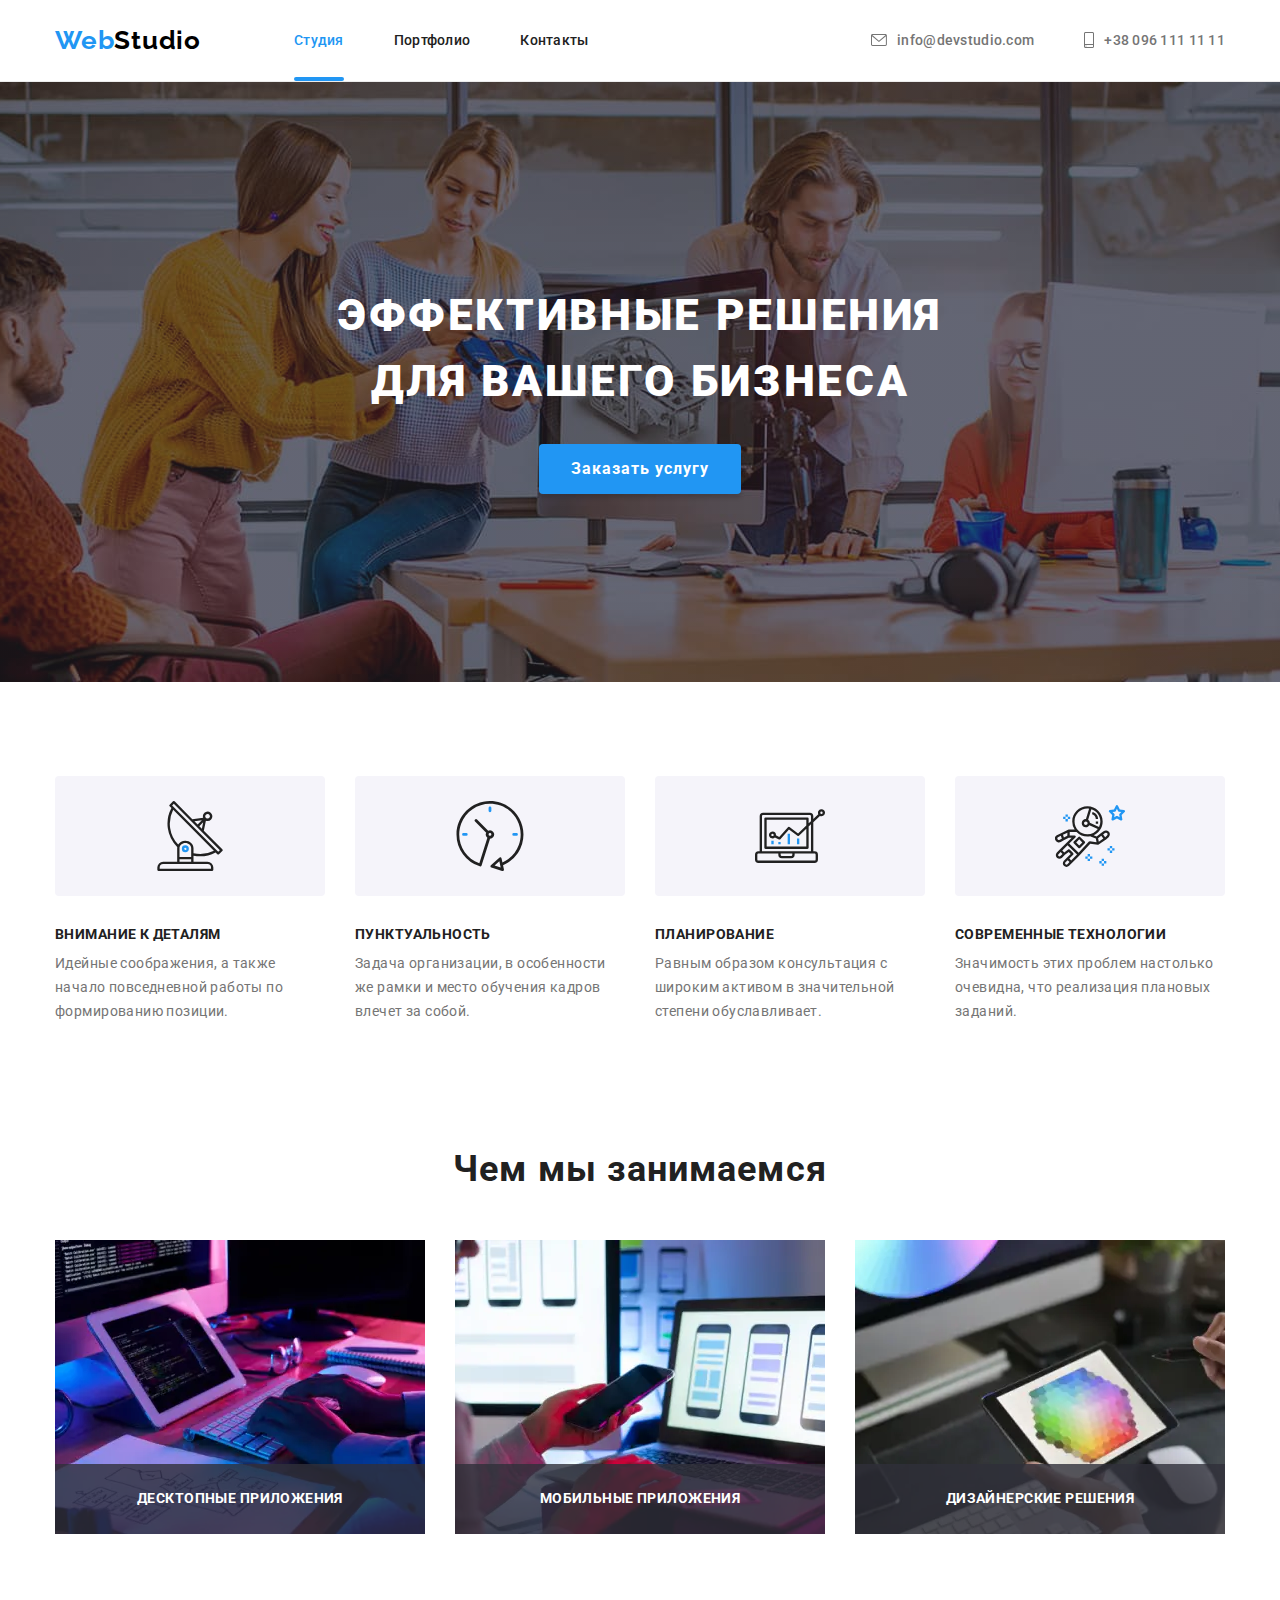
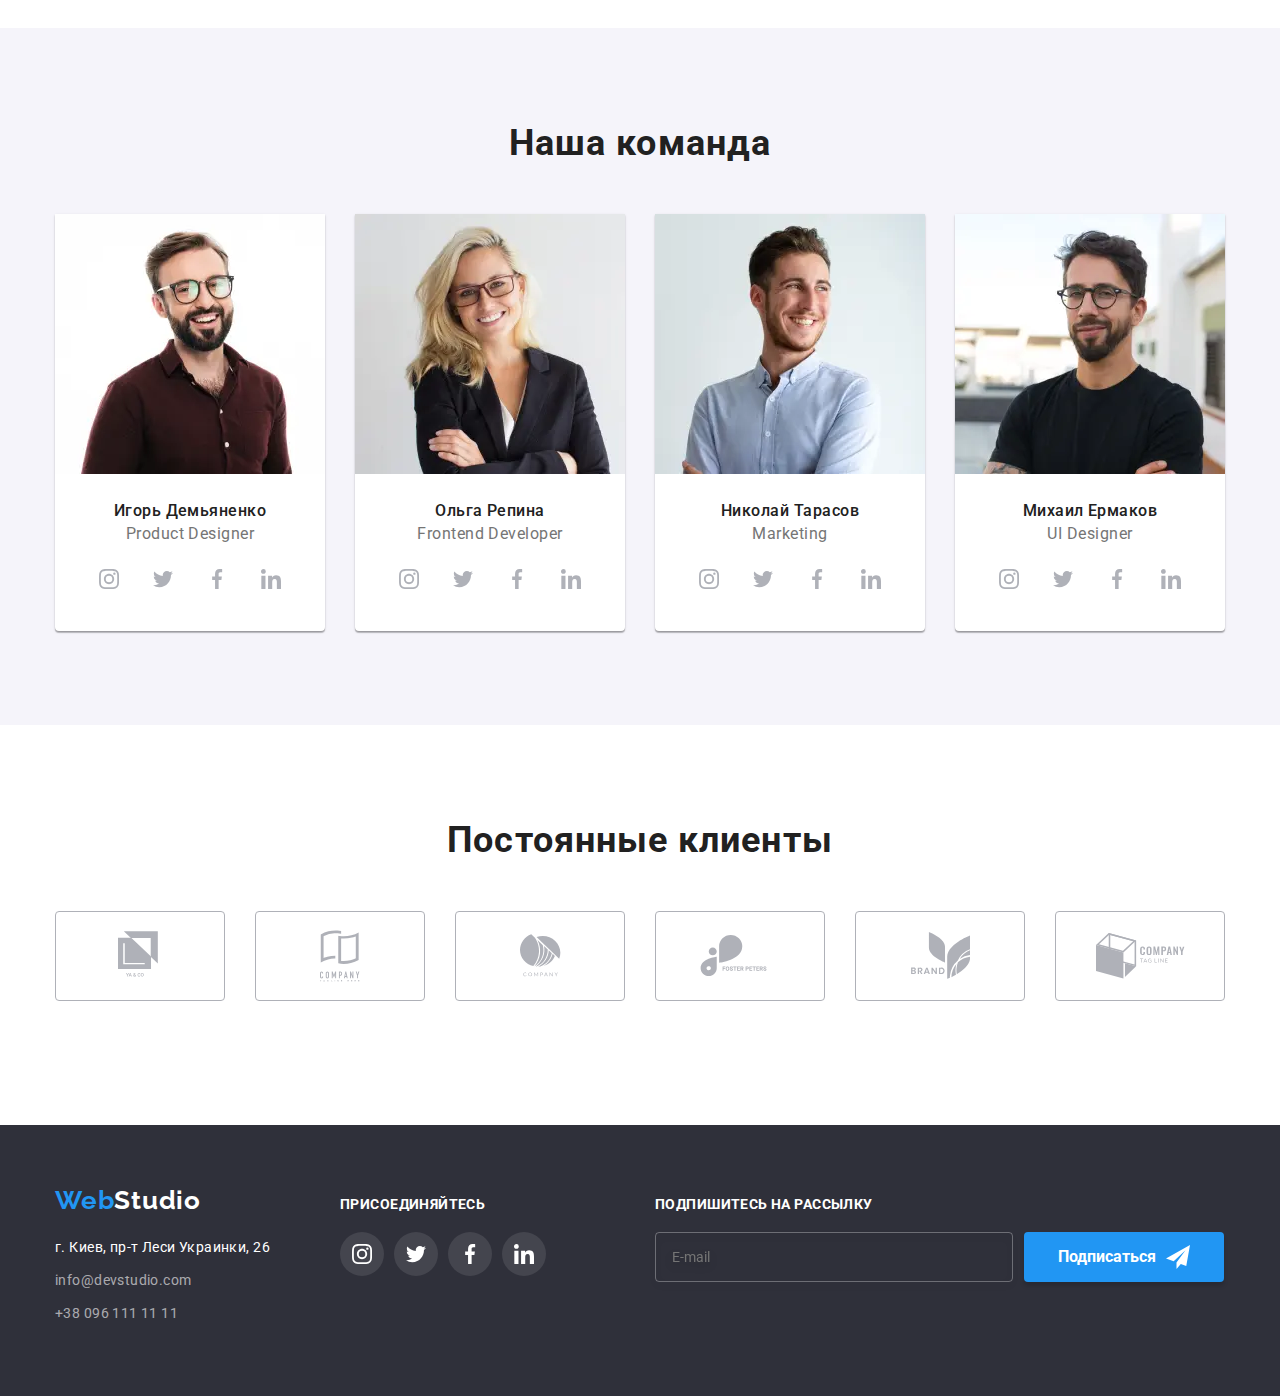
==== commit c00efacb: "правки дз" ====
--- a/index.html
+++ b/index.html
@@ -95,16 +95,16 @@
 
           <ul class="menu-social-list list">
             <li class="menu-socail-item">
-              <a class="menu-social-link" href=""> Instagram </a>
+              <a class="menu-social-link" style="text-decoration: none" href=""> Instagram </a>
             </li>
             <li class="menu-socail-item">
-              <a class="menu-social-link" href=""> Twitter</a>
+              <a class="menu-social-link" style="text-decoration: none" href=""> Twitter</a>
             </li>
             <li class="menu-socail-item">
-              <a class="menu-social-link" href=""> Facebook </a>
+              <a class="menu-social-link" style="text-decoration: none" href=""> Facebook </a>
             </li>
             <li class="menu-socail-item">
-              <a class="menu-social-link" href=""> LinkedIn </a>
+              <a class="menu-social-link" style="text-decoration: none" href=""> LinkedIn </a>
             </li>
           </ul>
         </div>
@@ -204,7 +204,7 @@
                   />
                 </picture>
 
-                <p class="work-text">Десктопные приложения</p>
+                <p class="work-text">десктопные приложения</p>
               </div>
             </li>
             <li class="work-item">
@@ -233,7 +233,7 @@
                   />
                 </picture>
 
-                <p class="work-text">Мобильные приложения</p>
+                <p class="work-text">мобильные приложения</p>
               </div>
             </li>
             <li class="work-item">
@@ -262,7 +262,7 @@
                   />
                 </picture>
 
-                <p class="work-text">Дизайнерские решения</p>
+                <p class="work-text">дизайнерские решения</p>
               </div>
             </li>
           </ul>
--- a/css/main.min.css
+++ b/css/main.min.css
@@ -1,2 +1,2 @@
-:root{--primary-text-color: #757575;--secondary-text-color: #212121;--main-background-color: #ffffff;--secondary-background-color: #2f303a;--accent-color: #2196f3;--secondary-accent-color: rgba(255, 255, 255, 0.6);--background-color: #f5f4fa;--color-for-line: #ececec;--border-portfolio: #eeeeee;--cubic: cubic-bezier(0.4, 0, 0.2, 1);--dark-color: #000000;--color-button: #188ce8;--overlay-color: rgba(47, 48, 58, 0.8);--overlay-color-secondary: rgba(33, 149, 243, 0.9);--icon-fill: #afb1b8;--time-slot: 250ms;--text-font: "Roboto", sans-serif;--title-font: "Raleway", sans-serif}.visually-hidden{position:absolute !important;clip:rect(1px 1px 1px 1px);clip:rect(1px, 1px, 1px, 1px);padding:0 !important;border:0 !important;height:1px !important;width:1px !important;overflow:hidden}.current-link{color:var(--accent-color)}.current-link::after{position:absolute;display:block;-ms-flex-negative:0;flex-shrink:0;margin-top:29px;width:100%;height:4px;content:"";margin-right:20px;background-color:var(--accent-color);border-radius:2px}*,*::before,*::after{-webkit-box-sizing:border-box;box-sizing:border-box}body{font-family:var(--text-font);font-weight:400;font-size:14px;color:var(--secondary-text-color);background-color:var(--main-background-color)}h1,h2,h3,h4,h5,h6,p{margin:0}ul,ol{margin:0;padding:0}img{display:block;max-width:100%;height:auto}.container{width:100%;padding:0 15px;margin:0 auto}.header .container{display:-webkit-box;display:-ms-flexbox;display:flex;-webkit-box-align:center;-ms-flex-align:center;align-items:center;-webkit-box-pack:justify;-ms-flex-pack:justify;justify-content:space-between}.footer .container{display:-webkit-box;display:-ms-flexbox;display:flex;-webkit-box-orient:vertical;-webkit-box-direction:normal;-ms-flex-direction:column;flex-direction:column;-webkit-box-align:center;-ms-flex-align:center;align-items:center;-ms-flex-wrap:wrap;flex-wrap:wrap}@media screen and (min-width: 480px){.container{width:480px}}@media screen and (min-width: 768px){.container{width:768px}.header .container{display:-webkit-box;display:-ms-flexbox;display:flex;-webkit-box-align:center;-ms-flex-align:center;align-items:center}.footer .container{display:-webkit-box;display:-ms-flexbox;display:flex;-webkit-box-orient:horizontal;-webkit-box-direction:normal;-ms-flex-direction:row;flex-direction:row;-webkit-box-align:baseline;-ms-flex-align:baseline;align-items:baseline;-ms-flex-pack:distribute;justify-content:space-around}}@media screen and (min-width: 1200px){.container{width:1200px}.header .container{display:-webkit-box;display:-ms-flexbox;display:flex;-webkit-box-align:center;-ms-flex-align:center;align-items:center}.footer .container{display:-webkit-box;display:-ms-flexbox;display:flex;-webkit-box-align:baseline;-ms-flex-align:baseline;align-items:baseline;-ms-flex-wrap:nowrap;flex-wrap:nowrap}}.logo-link{font-family:var(--title-font);font-weight:700;font-size:24px;line-height:1.167;letter-spacing:0.03em;color:var(--accent-color);text-decoration:none}.header .logo-link{padding-top:16px;padding-bottom:16px}.footer .logo-link{display:inline-block;margin-bottom:20px}.logo-text{color:var(--dark-color)}.footer .logo-text{color:var(--main-background-color)}@media screen and (min-width: 768px){.header .logo-link{padding-top:26px;padding-bottom:26px;margin-right:88px}}@media screen and (min-width: 1200px){.logo-link{font-size:26px;line-height:1.192}.header .logo-link{padding-top:25px;padding-bottom:25px;margin-right:93px}.footer .logo-link{display:inline-block;margin-bottom:20px}.logo-text{color:var(--dark-color)}.footer .logo-text{color:var(--main-background-color)}}.contacts-list{display:none}.email-link,.phone-link{display:inline-block;-webkit-box-align:center;-ms-flex-align:center;align-items:center;font-style:normal;font-weight:500;font-size:12px;line-height:1.167px;letter-spacing:0.02em;color:var(--primary-text-color);text-decoration:none;-webkit-transition:color var(--time-slot) var(--cubic);transition:color var(--time-slot) var(--cubic)}.footer .email-link,.footer .email-link,.footer .phone-link,.footer .phone-link{font-style:normal;font-weight:400;font-size:14px;line-height:1.714;letter-spacing:0.03em;color:var(--secondary-accent-color)}.email-link:hover,.email-link:focus,.phone-link:hover,.phone-link:focus{color:var(--accent-color)}@media screen and (min-width: 768px){.contacts-list{display:block;margin-left:auto;list-style-type:none}.header .email-link,.header .email-link,.header .phone-link,.header .phone-link{display:-webkit-box;display:-ms-flexbox;display:flex}.footer .email-link,.footer .email-link,.footer .phone-link,.footer .phone-link{font-style:normal;font-weight:400;line-height:1.714;letter-spacing:0.03em;color:var(--secondary-accent-color)}.email-link:hover,.email-link:focus,.phone-link:hover,.phone-link:focus{color:var(--accent-color)}.header .email-link{padding-top:21px;padding-bottom:5px}.header .phone-link{padding-top:5px;padding-bottom:21px}.contacts-icon{margin-right:8px;fill:var(--primary-text-color);-webkit-transition:fill var(--time-slot) var(--cubic);transition:fill var(--time-slot) var(--cubic)}.email-link .contacts-icon{width:14px;height:10px}.phone-link .contacts-icon{width:10px;height:14px}.email-link:hover .contacts-icon,.email-link:focus .contacts-icon,.phone-link:hover .contacts-icon,.phone-link:focus .contacts-icon{fill:var(--accent-color)}}@media screen and (min-width: 1200px){.contacts-list{display:-webkit-box;display:-ms-flexbox;display:flex;margin-left:auto;list-style-type:none}.contacts-item:not(:last-child){margin-right:50px}.email-link,.phone-link{font-size:14px;line-height:1.142}.header .email-link,.header .email-link,.header .phone-link,.header .phone-link{padding-top:32px;padding-bottom:32px}.contacts-icon{margin-right:10px;fill:var(--primary-text-color);-webkit-transition:fill var(--time-slot) var(--cubic);transition:fill var(--time-slot) var(--cubic)}.email-link .contacts-icon{width:16px;height:12px}.phone-link .contacts-icon{width:10px;height:16px}.email-link:hover .contacts-icon,.email-link:focus .contacts-icon,.phone-link:hover .contacts-icon,.phone-link:focus .contacts-icon{fill:var(--accent-color)}}.modal-open-button{padding-top:10px;padding-right:32px;padding-bottom:10px;padding-left:32px;min-width:200px;-webkit-box-align:center;-ms-flex-align:center;align-items:center;text-align:center;font-weight:700;font-size:16px;line-height:1.875;letter-spacing:0.06em;color:var(--main-background-color);background-color:var(--accent-color);-webkit-box-shadow:0px 4px 4px rgba(0,0,0,0.15);box-shadow:0px 4px 4px rgba(0,0,0,0.15);border-radius:4px;border:none;-webkit-transition:background-color var(--time-slot) var(--cubic),color var(--time-slot) var(--cubic);transition:background-color var(--time-slot) var(--cubic),color var(--time-slot) var(--cubic)}.modal-open-button:hover,.modal-open-button:focus{background-color:var(--color-button);cursor:pointer}.filter-list-btn{padding-top:6px;padding-right:22px;padding-bottom:6px;padding-left:22px;font-weight:500;font-size:16px;line-height:1.625;letter-spacing:0.03em;border-radius:4px;border:none;background-color:var(--background-color);-webkit-transition:background-color var(--time-slot) var(--cubic),color var(--time-slot) var(--cubic),-webkit-box-shadow var(--time-slot) var(--cubic);transition:background-color var(--time-slot) var(--cubic),color var(--time-slot) var(--cubic),-webkit-box-shadow var(--time-slot) var(--cubic);transition:background-color var(--time-slot) var(--cubic),color var(--time-slot) var(--cubic),box-shadow var(--time-slot) var(--cubic);transition:background-color var(--time-slot) var(--cubic),color var(--time-slot) var(--cubic),box-shadow var(--time-slot) var(--cubic),-webkit-box-shadow var(--time-slot) var(--cubic)}.filter-list-btn:hover,.filter-list-btn:focus{color:var(--main-background-color);background-color:var(--accent-color);-webkit-box-shadow:0px 3px 1px rgba(0,0,0,0.1),0px 1px 2px rgba(0,0,0,0.08),0px 2px 2px rgba(0,0,0,0.12);box-shadow:0px 3px 1px rgba(0,0,0,0.1),0px 1px 2px rgba(0,0,0,0.08),0px 2px 2px rgba(0,0,0,0.12);cursor:pointer}.active-btn{color:var(--main-background-color);background-color:var(--accent-color)}.title{margin-bottom:50px;font-weight:700;font-size:36px;line-height:1.167;letter-spacing:0.03em}.work .title,.clients .title{text-align:center}.social-list{display:-webkit-box;display:-ms-flexbox;display:flex;list-style-type:none;-webkit-box-pack:center;-ms-flex-pack:center;justify-content:center}.socail-item{width:44px;height:44px}.socail-item.socail-item:not(:last-child){margin-right:10px}.social-link{display:-webkit-box;display:-ms-flexbox;display:flex;-webkit-box-pack:center;-ms-flex-pack:center;justify-content:center;-webkit-box-align:center;-ms-flex-align:center;align-items:center;width:100%;height:100%;background-color:var(--main-background-color);border-radius:50%;-webkit-transition:background-color var(--time-slot) var(--cubic);transition:background-color var(--time-slot) var(--cubic)}.footer .social-link{background-color:rgba(255,255,255,0.1);border-radius:50%;-webkit-transition:background-color var(--time-slot) var(--cubic);transition:background-color var(--time-slot) var(--cubic)}.social-link:hover,.social-link:focus{background-color:var(--accent-color)}.social-icon{fill:var(--icon-fill);-webkit-transition:fill var(--time-slot) var(--cubic);transition:fill var(--time-slot) var(--cubic)}.social-link:hover .social-icon,.social-link:focus .social-icon{fill:var(--main-background-color)}.footer .social-icon{fill:var(--main-background-color)}.subscribe-form{display:-webkit-box;display:-ms-flexbox;display:flex;-webkit-box-orient:vertical;-webkit-box-direction:normal;-ms-flex-direction:column;flex-direction:column;-webkit-box-align:center;-ms-flex-align:center;align-items:center;width:100%}.subcribe-call{display:block;margin-bottom:20px;font-size:14px;line-height:1.142;letter-spacing:0.03em;text-transform:uppercase;color:var(--main-background-color)}.modal-form-comment::-webkit-input-placeholder{font-size:16px;line-height:1.25;-webkit-box-align:center;align-items:center;letter-spacing:0.03em;color:var(--secondary-accent-color)}.modal-form-comment:-ms-input-placeholder{font-size:16px;line-height:1.25;-ms-flex-align:center;align-items:center;letter-spacing:0.03em;color:var(--secondary-accent-color)}.modal-form-comment::-ms-input-placeholder{font-size:16px;line-height:1.25;-ms-flex-align:center;align-items:center;letter-spacing:0.03em;color:var(--secondary-accent-color)}.modal-form-comment::placeholder{font-size:16px;line-height:1.25;-webkit-box-align:center;-ms-flex-align:center;align-items:center;letter-spacing:0.03em;color:var(--secondary-accent-color)}.subscribe-form-input{display:block;padding-left:16px;margin-bottom:20px;width:100%;height:50px;border:1px solid rgba(255,255,255,0.3);border-radius:4px;-webkit-filter:drop-shadow(0px 4px 4px rgba(0,0,0,0.15));filter:drop-shadow(0px 4px 4px rgba(0,0,0,0.15));background-color:transparent;color:var(--main-background-color);-webkit-transition:border-color var(--time-slot) var(--cubic);transition:border-color var(--time-slot) var(--cubic)}.subscribe-form-input:focus{outline:none;border-color:var(--accent-color)}.subscribe-form-btn{display:-webkit-inline-box;display:-ms-inline-flexbox;display:inline-flex;-webkit-box-align:center;-ms-flex-align:center;align-items:center;-webkit-box-pack:center;-ms-flex-pack:center;justify-content:center;min-width:200px;height:50px;border-radius:4px;-webkit-box-shadow:0px 4px 4px rgba(0,0,0,0.15);box-shadow:0px 4px 4px rgba(0,0,0,0.15);border:none;background:var(--accent-color);color:var(--main-background-color);font-weight:bold;font-size:16px;line-height:1.875;cursor:pointer;-webkit-transition:background-color var(--time-slot) var(--cubic);transition:background-color var(--time-slot) var(--cubic)}.subscribe-form-btn:hover,.subscribe-form-btn:focus{background-color:var(--color-button)}.subscribe-form-btn-icon{margin-left:10px}@media screen and (min-width: 768px){.subscribe-form-input{width:450px}}@media screen and (min-width: 1200px){.subscribe-form{display:inline-block;margin-left:auto;width:570px}.subscribe-form-input{display:inline-block;width:358px;margin-right:8px}}.list{display:-webkit-box;display:-ms-flexbox;display:flex;list-style-type:none}.address-list{list-style-type:none}.header{border-bottom:1px solid var(--color-for-line)}@media screen and (max-width: 767px){.navigation-list{display:none}.burger-btn{background-color:transparent;border:none;padding:0}.burger-icon{width:40px;height:40px;-webkit-transition:color var(--time-slot) var(--cubic);transition:color var(--time-slot) var(--cubic)}.burger-btn:hover .burger-icon,.burger-btn:focus .burger-icon{fill:var(--accent-color)}}@media screen and (min-width: 768px){.burger-btn{display:none}.mobile-menu{display:none}.navigation{display:-webkit-box;display:-ms-flexbox;display:flex;-webkit-box-align:center;-ms-flex-align:center;align-items:center}.navigation-list{display:-webkit-box;display:-ms-flexbox;display:flex;-webkit-box-align:center;-ms-flex-align:center;align-items:center}.navigation-item:not(:last-child){margin-right:50px}.navigation-item .navigation-link{position:relative;display:block;padding-top:32px;padding-bottom:32px;font-weight:500;line-height:1.143;letter-spacing:0.02em;color:var(--secondary-text-color);text-decoration:none;-webkit-transition:color var(--time-slot) var(--cubic);transition:color var(--time-slot) var(--cubic)}.navigation-item .navigation-link:hover,.navigation-item .navigation-link:focus{color:var(--accent-color)}.navigation-item .navigation-link.current-link{color:var(--accent-color)}.navigation-link{position:relative;display:block;padding-top:32px;padding-bottom:32px;font-weight:500;line-height:1.143;letter-spacing:0.02em;color:var(--secondary-text-color);text-decoration:none;-webkit-transition:color var(--time-slot) var(--cubic);transition:color var(--time-slot) var(--cubic)}.navigation-link:hover,.navigation-link:focus{color:var(--accent-color)}.navigation-link.current-link{color:var(--accent-color)}}.hero{margin:0 auto;padding-top:118px;padding-bottom:118px;height:400px;text-align:center;background:var(--secondary-background-color);background-image:-webkit-gradient(linear, left top, left bottom, from(rgba(47,48,58,0.4)), to(rgba(47,48,58,0.4))),url("../images/hero/mobile/hero@1x .jpg");background-image:linear-gradient(rgba(47,48,58,0.4), rgba(47,48,58,0.4)),url("../images/hero/mobile/hero@1x .jpg");background-position:center;background-repeat:no-repeat;background-size:cover}.hero-title{margin-bottom:30px;font-weight:900;font-size:20px;line-height:1.615;text-align:center;letter-spacing:0.06em;text-transform:uppercase;color:var(--main-background-color)}@media screen and (min-device-pixel-ratio: 2), screen and (-webkit-min-device-pixel-ratio: 2), screen and (min-resolution: 192dpi), screen and (min-resolution: 2dppx){.hero{background-image:-webkit-gradient(linear, left top, left bottom, from(rgba(47,48,58,0.4)), to(rgba(47,48,58,0.4))),url("../images/hero/mobile/hero@2x .jpg");background-image:linear-gradient(rgba(47,48,58,0.4), rgba(47,48,58,0.4)),url("../images/hero/mobile/hero@2x .jpg")}}@media screen and (min-width: 480px){.hero-title{font-size:26px}}@media screen and (min-width: 768px){.hero{background-image:-webkit-gradient(linear, left top, left bottom, from(rgba(47,48,58,0.4)), to(rgba(47,48,58,0.4))),url("../images/hero/tablet/hero@1x .jpg");background-image:linear-gradient(rgba(47,48,58,0.4), rgba(47,48,58,0.4)),url("../images/hero/tablet/hero@1x .jpg")}}@media screen and (min-device-pixel-ratio: 2) and (min-width: 768px), screen and (-webkit-min-device-pixel-ratio: 2), screen and (min-resolution: 192dpi), screen and (min-resolution: 2dppx){.hero{background-image:-webkit-gradient(linear, left top, left bottom, from(rgba(47,48,58,0.4)), to(rgba(47,48,58,0.4))),url("../images/hero/tablet/hero@2x .jpg");background-image:linear-gradient(rgba(47,48,58,0.4), rgba(47,48,58,0.4)),url("../images/hero/tablet/hero@2x .jpg")}}@media screen and (min-width: 1200px){.hero{padding-top:200px;padding-bottom:200px;max-width:1600px;height:600px;background-image:-webkit-gradient(linear, left top, left bottom, from(rgba(47,48,58,0.4)), to(rgba(47,48,58,0.4))),url("../images/hero/desktop/hero@1x .jpg");background-image:linear-gradient(rgba(47,48,58,0.4), rgba(47,48,58,0.4)),url("../images/hero/desktop/hero@1x .jpg");background-repeat:no-repeat;background-size:cover}.hero-title{font-size:44px;line-height:1.5}}@media screen and (min-device-pixel-ratio: 2) and (min-width: 1200px), screen and (-webkit-min-device-pixel-ratio: 2), screen and (min-resolution: 192dpi), screen and (min-resolution: 2dppx){.hero{background-image:-webkit-gradient(linear, left top, left bottom, from(rgba(47,48,58,0.4)), to(rgba(47,48,58,0.4))),url("../images/hero/desktop/hero@2x .jpg");background-image:linear-gradient(rgba(47,48,58,0.4), rgba(47,48,58,0.4)),url("../images/hero/desktop/hero@2x .jpg")}}.features{padding-top:60px;padding-bottom:60px}.features-item:not(:last-child){margin-bottom:30px}.features-item-title{margin-bottom:10px;font-weight:700;font-size:14px;line-height:1.143;letter-spacing:0.03em;text-align:center;text-transform:uppercase}.features-list{list-style-type:none}.features-icon{width:70px;height:70px}.features-item-text{line-height:1.714;letter-spacing:0.03em;color:var(--primary-text-color)}.thumb{display:-webkit-box;display:-ms-flexbox;display:flex;margin-bottom:30px;-webkit-box-pack:center;-ms-flex-pack:center;justify-content:center;-webkit-box-align:center;-ms-flex-align:center;align-items:center;max-width:450px;height:120px;background:var(--background-color);border-radius:4px}@media screen and (min-width: 768px){.features-item-title{text-align:left}.features-list{display:-webkit-inline-box;display:-ms-inline-flexbox;display:inline-flex;-ms-flex-wrap:wrap;flex-wrap:wrap}.features-item{max-width:calc((768px - 60px) / 2)}.features-item:nth-child(odd){margin-right:30px}.features-item:nth-last-child(-n+2){margin-bottom:0px}.thumb{max-width:354px}}@media screen and (min-width: 1200px){.features{padding-top:94px;padding-bottom:94px}.features-item{max-width:calc((1200px - 120px) / 4)}.features-item:nth-child(odd){margin-right:0px}.features-item:not(:last-child){margin-right:30px}.thumb{width:270px;height:120px}}@media screen and (max-width: 1199px){.work{display:none}}@media screen and (min-width: 1200px){.work{padding-bottom:94px}.work-item:not(:last-child){margin-right:30px}.work-item-wrapper{position:relative}.work-text{display:-webkit-box;display:-ms-flexbox;display:flex;position:absolute;-webkit-box-align:center;-ms-flex-align:center;align-items:center;-webkit-box-pack:center;-ms-flex-pack:center;justify-content:center;left:0;bottom:0;width:100%;height:70px;font-size:18px;line-height:1.56;letter-spacing:0.03em;background-color:var(--overlay-color);color:var(--main-background-color)}}.our-team{padding-top:60px;padding-bottom:60px;background-color:var(--background-color);text-align:center}.our-team .title{margin-bottom:30px;font-size:28px;line-height:1.178}.our-team-list{list-style:none}.our-team-item{max-width:450px;max-height:622px;background-color:var(--main-background-color);-webkit-box-shadow:0px 1px 3px rgba(0,0,0,0.12),0px 1px 1px rgba(0,0,0,0.14),0px 2px 1px rgba(0,0,0,0.2);box-shadow:0px 1px 3px rgba(0,0,0,0.12),0px 1px 1px rgba(0,0,0,0.14),0px 2px 1px rgba(0,0,0,0.2);border-radius:0px 0px 4px 4px}.our-team-item:not(:last-child){margin-bottom:30px}.our-team-wrapper{padding-top:20px;padding-right:24px;padding-bottom:20px;padding-left:24px}.our-team-name{margin-bottom:10px;font-weight:500;font-size:16px;line-height:0.842;letter-spacing:0.03em}.our-team-position{margin-bottom:16px;font-size:16px;line-height:0.842;letter-spacing:0.03em;color:var(--primary-text-color)}@media screen and (min-width: 768px){.our-team-list{display:-webkit-box;display:-ms-flexbox;display:flex;-ms-flex-wrap:wrap;flex-wrap:wrap;list-style:none}.our-team-item{max-width:354px;max-height:536px}.our-team-item:nth-child(odd){margin-right:30px}.our-team-item:nth-last-child(-n+2){margin-bottom:0px}}@media screen and (min-width: 1200px){.our-team{padding-top:94px;padding-bottom:94px}.our-team .title{margin-bottom:50px;font-size:36px;line-height:1.167}.our-team-item{max-width:270px;max-height:428px}.our-team-item:not(:last-child){margin-right:30px;margin-bottom:0}.our-team-wrapper{padding-top:30px;padding-right:32px;padding-bottom:30px;padding-left:32px}}.clients{padding-top:60px;padding-bottom:60px}.clients .title{font-size:28px;line-height:1.178;margin-bottom:30px}.clients-list{display:-webkit-box;display:-ms-flexbox;display:flex;list-style-type:none;-ms-flex-wrap:wrap;flex-wrap:wrap}.clients-item{width:calc((100% - 30px) / 2);height:90px;margin-bottom:30px}.clients-item:nth-child(odd){margin-right:30px}.clients-item:nth-last-child(-n+2){margin-bottom:0px}.client-link{display:-webkit-box;display:-ms-flexbox;display:flex;-webkit-box-pack:center;-ms-flex-pack:center;justify-content:center;-webkit-box-align:center;-ms-flex-align:center;align-items:center;width:100%;height:100%;border:1px solid var(--icon-fill);border-radius:4px;-webkit-transition:border-color var(--time-slot) var(--cubic);transition:border-color var(--time-slot) var(--cubic)}.client-link:hover,.client-link:focus{border-color:var(--accent-color)}.client-logo{fill:var(--icon-fill);-webkit-transition:fill var(--time-slot) var(--cubic);transition:fill var(--time-slot) var(--cubic)}.client-link:hover .client-logo,.client-link:focus .client-logo{fill:var(--accent-color)}@media screen and (min-width: 768px){.clients-item{width:calc((768px - 90px) / 3);margin-bottom:30px;margin-right:30px}.clients-item:nth-child(3n+3){margin-right:0px}.clients-item:nth-last-child(-n+3){margin-bottom:0px}}@media screen and (min-width: 1200px){.clients{padding-top:94px;padding-bottom:94px}.clients .title{font-size:36px;line-height:1.167;margin-bottom:50px}.clients-list{-webkit-box-pack:justify;-ms-flex-pack:justify;justify-content:space-between}.clients-item{width:170px}.clients-item:not(:last-child){margin-right:30px}}.portfolio-section{padding-top:60px;padding-bottom:60px}.filter-list{margin-bottom:25px;-ms-flex-wrap:wrap;flex-wrap:wrap}.filter-list-item{margin-bottom:15px}.filter-list-item:not(:last-child){margin-right:8px}.portfolio-list{-ms-flex-wrap:wrap;flex-wrap:wrap}.portfolio-item{position:relative;width:100%;max-width:450px;max-height:404px;background-color:var(--main-background-color);border:1px solid var(--border-portfolio)}.portfolio-item:not(:last-child){margin-bottom:30px}.portfolio-item-link{display:block;width:100%;height:100%;text-decoration:none;color:var(--secondary-text-color);overflow:hidden;-webkit-transition:-webkit-box-shadow var(--time-slot) var(--cubic);transition:-webkit-box-shadow var(--time-slot) var(--cubic);transition:box-shadow var(--time-slot) var(--cubic);transition:box-shadow var(--time-slot) var(--cubic), -webkit-box-shadow var(--time-slot) var(--cubic)}.portfolio-item-link:hover,.portfolio-item-link:focus{-webkit-box-shadow:0px 1px 1px rgba(0,0,0,0.12),0px 4px 4px rgba(0,0,0,0.06),1px 4px 6px rgba(0,0,0,0.16);box-shadow:0px 1px 1px rgba(0,0,0,0.12),0px 4px 4px rgba(0,0,0,0.06),1px 4px 6px rgba(0,0,0,0.16)}.portfolio-item-link .list-item-wrapper{padding-top:20px;padding-right:24px;padding-bottom:20px;padding-left:24px}.portfolio-item-title{margin-bottom:4px;font-weight:700;font-size:18px;line-height:2;letter-spacing:0.06em}.portfolio-item-category{font-size:16px;line-height:1.875;letter-spacing:0.03em;color:var(--primary-text-color)}.portfolio-item-img-wrapper{position:relative;overflow:hidden}.overlay{position:absolute;left:0;top:0;padding-top:63px;padding-right:24px;padding-bottom:63px;padding-left:24px;width:100%;height:100%;font-size:18px;line-height:1.56;letter-spacing:0.03em;background-color:var(--overlay-color-secondary);color:var(--main-background-color);-webkit-transform:translateY(101%);transform:translateY(101%);-webkit-transition:-webkit-transform var(--time-slot) var(--cubic);transition:-webkit-transform var(--time-slot) var(--cubic);transition:transform var(--time-slot) var(--cubic);transition:transform var(--time-slot) var(--cubic), -webkit-transform var(--time-slot) var(--cubic)}.portfolio-item-link:hover .overlay,.portfolio-item-link:focus .overlay{-webkit-transform:translateY(0);transform:translateY(0)}@media screen and (min-width: 768px){.portfolio-item{width:100%;max-width:354px;max-height:440px;background-color:var(--main-background-color);border:1px solid var(--border-portfolio)}.portfolio-item:nth-child(odd){margin-right:30px}.filter-list{-webkit-box-pack:center;-ms-flex-pack:center;justify-content:center;margin-bottom:30px}.filter-list-item{margin-bottom:0px}}@media screen and (min-width: 1200px){.portfolio-section{padding-top:94px;padding-bottom:94px}.filter-list{margin-bottom:50px;-webkit-box-pack:center;-ms-flex-pack:center;justify-content:center}.filter-list-item:not(:last-child){margin-right:8px}.portfolio-item{position:relative;max-width:370px;max-height:404px;background-color:var(--main-background-color);border:1px solid var(--border-portfolio)}.portfolio-item:nth-child(odd){margin-right:0px}.portfolio-item:not(:last-child){margin-bottom:0px}.portfolio-item:not(:nth-child(3n)){margin-right:30px}.portfolio-item:not(:nth-last-child(-n+3)){margin-bottom:30px}}.footer{padding-top:60px;padding-bottom:60px;background:var(--secondary-background-color)}.footer-left{display:-webkit-box;display:-ms-flexbox;display:flex;-webkit-box-orient:vertical;-webkit-box-direction:normal;-ms-flex-direction:column;flex-direction:column;-webkit-box-align:center;-ms-flex-align:center;align-items:center;margin-bottom:60px}.address-list{display:-webkit-box;display:-ms-flexbox;display:flex;-webkit-box-orient:vertical;-webkit-box-direction:normal;-ms-flex-direction:column;flex-direction:column;-webkit-box-align:center;-ms-flex-align:center;align-items:center;list-style-type:none}.map-link{font-style:normal;font-weight:400;line-height:1.714;letter-spacing:0.03em;color:var(--main-background-color);text-decoration:none;-webkit-transition:color var(--time-slot) var(--cubic);transition:color var(--time-slot) var(--cubic)}.map-link:hover,.map-link:focus{color:var(--accent-color)}.address-item:not(:last-child){margin-bottom:9px}.footer-right{display:-webkit-box;display:-ms-flexbox;display:flex;-webkit-box-orient:vertical;-webkit-box-direction:normal;-ms-flex-direction:column;flex-direction:column;-webkit-box-align:center;-ms-flex-align:center;align-items:center;margin-bottom:60px}.footer-right-text{margin-bottom:20px;font-weight:700;font-size:14px;line-height:1.142;letter-spacing:0.03em;text-transform:uppercase;color:var(--main-background-color)}@media screen and (min-width: 1200px){.footer-left{display:block;margin-right:70px}.address-list{display:block}.address-item:not(:last-child){margin-bottom:9px}.footer-right{display:block}.footer-right-text{margin-bottom:20px;font-weight:700;font-size:14px;line-height:1.142;letter-spacing:0.03em;text-transform:uppercase;color:var(--main-background-color)}}.backdrop{position:fixed;top:0;left:0;width:100%;height:100%;background-color:rgba(0,0,0,0.2);opacity:1;-webkit-transition:opacity var(--time-slot) var(--cubic);transition:opacity var(--time-slot) var(--cubic)}.modal{position:absolute;top:50%;left:50%;padding:40px;width:100%;height:100%;max-width:450px;max-height:609px;background-color:var(--main-background-color);-webkit-box-shadow:0px 1px 3px rgba(0,0,0,0.12),0px 1px 1px rgba(0,0,0,0.14),0px 2px 1px rgba(0,0,0,0.2);box-shadow:0px 1px 3px rgba(0,0,0,0.12),0px 1px 1px rgba(0,0,0,0.14),0px 2px 1px rgba(0,0,0,0.2);border-radius:4px;-webkit-transform:translate(-50%, -50%) scale(1);transform:translate(-50%, -50%) scale(1);-webkit-transition:-webkit-transform var(--time-slot) var(--cubic);transition:-webkit-transform var(--time-slot) var(--cubic);transition:transform var(--time-slot) var(--cubic);transition:transform var(--time-slot) var(--cubic), -webkit-transform var(--time-slot) var(--cubic)}.is-hidden{opacity:0;pointer-events:none}.backdrop.is-hidden .modal{-webkit-transform:translate(-50%, -50%) scale(0.9);transform:translate(-50%, -50%) scale(0.9)}.modal-close-btn{position:absolute;display:-webkit-box;display:-ms-flexbox;display:flex;-webkit-box-align:center;-ms-flex-align:center;align-items:center;top:8px;right:8px;width:30px;height:30px;background:transparent;border:1px solid rgba(0,0,0,0.1);border-radius:50%;cursor:pointer;-webkit-transition:fill var(--time-slot) var(--cubic);transition:fill var(--time-slot) var(--cubic)}.btn-close-icon{fill:var(--dark-color)}.modal-close-btn:hover .btn-close-icon,.modal-close-btn:focus .btn-close-icon{fill:var(--accent-color)}.modal-form{display:-webkit-box;display:-ms-flexbox;display:flex;-webkit-box-orient:vertical;-webkit-box-direction:normal;-ms-flex-direction:column;flex-direction:column;-webkit-box-align:center;-ms-flex-align:center;align-items:center;width:100%}.action-call{margin-bottom:12px;font-size:20px;line-height:1.5;text-align:center;letter-spacing:0.03em}.modal-form-input-label{margin-bottom:10px;width:100%;font-size:12px;line-height:1.167;letter-spacing:0.01em;color:var(--primary-text-color)}.modal-form-input-label:last-child{margin-bottom:20px}.modal-form-input-wrapper{position:relative;display:block}.modal-form-input{display:block;margin-top:4px;padding-left:42px;width:100%;height:40px;border:1px solid rgba(33,33,33,0.2);border-radius:4px;-webkit-transition:border-color var(--time-slot) var(--cubic);transition:border-color var(--time-slot) var(--cubic)}.modal-form-input:focus{outline:none;border-color:var(--accent-color)}.modal-form-icon{position:absolute;top:50%;left:12px;-webkit-transform:translateY(-50%);transform:translateY(-50%);-webkit-transition:fill var(--time-slot) var(--cubic);transition:fill var(--time-slot) var(--cubic)}.modal-form-input:focus+.modal-form-icon{fill:var(--accent-color)}.modal-form-comment{display:block;margin-top:4px;padding:16px;width:100%;height:120px;border:1px solid rgba(33,33,33,0.2);border-radius:4px;resize:none;font-size:14px;line-height:1.143;letter-spacing:0.01em;-webkit-transition:border-color var(--time-slot) var(--cubic);transition:border-color var(--time-slot) var(--cubic)}.modal-form-comment:focus{outline:none;border-color:var(--accent-color)}.modal-form-comment::-webkit-input-placeholder{color:rgba(117,117,117,0.5)}.modal-form-comment:-ms-input-placeholder{color:rgba(117,117,117,0.5)}.modal-form-comment::-ms-input-placeholder{color:rgba(117,117,117,0.5)}.modal-form-comment::placeholder{color:rgba(117,117,117,0.5)}.modal-form-comment:focus::-webkit-input-placeholder{color:var(--accent-color)}.modal-form-comment:focus:-ms-input-placeholder{color:var(--accent-color)}.modal-form-comment:focus::-ms-input-placeholder{color:var(--accent-color)}.modal-form-comment:focus::placeholder{color:var(--accent-color)}.modal-form-label-policy{display:-webkit-box;display:-ms-flexbox;display:flex;-webkit-box-align:center;-ms-flex-align:center;align-items:center;-ms-flex-wrap:wrap;flex-wrap:wrap;font-size:11px}.modal-form-label-policy::before{display:inline-block;width:13px;height:12px;content:"";margin-right:5px;background-image:url(../images/modal/icon-check-box.svg);background-size:contain;background-origin:border-box;background-repeat:no-repeat}.modal-form-policy-check:checked+.modal-form-label-policy::before{background-color:var(--accent-color);background-image:url(../images/modal/icon-check.svg);border-color:transparent;background-size:contain;background-origin:border-box}.modal-form-policy-check:focus+.modal-form-label-policy::before{-webkit-box-shadow:0 0 0 2px var(--accent-color);box-shadow:0 0 0 2px var(--accent-color)}.modal-form-btn{margin-top:30px;padding:10px 55px;min-width:200px;border-radius:4px;border:none;font-weight:700;font-size:16px;line-height:1.875;letter-spacing:0.06em;color:var(--main-background-color);background-color:var(--accent-color);-webkit-box-shadow:0px 4px 4px rgba(0,0,0,0.15);box-shadow:0px 4px 4px rgba(0,0,0,0.15);cursor:pointer;-ms-flex-item-align:center;-ms-grid-row-align:center;align-self:center;-webkit-transition:bbackground-color var(--time-slot) var(--cubic);transition:bbackground-color var(--time-slot) var(--cubic)}.modal-form-btn:hover,.modal-form-btn:focus{background-color:var(--color-button)}@media screen and (min-width: 480px){.modal-form-label-policy::before{width:16px;height:15px;margin-right:8px}.modal-form-label-policy{font-size:12px}}@media screen and (min-width: 1200px){.modal{max-width:528px;max-height:581px}.action-call{line-height:1.15}.modal-form-label-policy{font-size:14px}}@media screen and (max-width: 767px){.mobile-menu{display:-webkit-box;display:-ms-flexbox;display:flex;-webkit-box-orient:vertical;-webkit-box-direction:normal;-ms-flex-direction:column;flex-direction:column;-webkit-box-pack:justify;-ms-flex-pack:justify;justify-content:space-between;z-index:100;position:absolute;top:0;left:50%;-webkit-transform:translateX(-50%) translateY(-150%);transform:translateX(-50%) translateY(-150%);width:100%;height:100vh;background-color:var(--main-background-color);padding:48px 40px;-webkit-transition:-webkit-transform var(--time-slot) var(--cubic);transition:-webkit-transform var(--time-slot) var(--cubic);transition:transform var(--time-slot) var(--cubic);transition:transform var(--time-slot) var(--cubic), -webkit-transform var(--time-slot) var(--cubic)}.mobile-menu.is-open{-webkit-transform:translateX(-50%) translateY(0%);transform:translateX(-50%) translateY(0%);position:fixed}.mobile-close-btn{position:absolute;top:10px;right:15px;padding:0;background-color:transparent;border:none}.icon-close{width:40px;height:40px;-webkit-transition:color var(--time-slot) var(--cubic);transition:color var(--time-slot) var(--cubic)}.mobile-close-btn:hover .icon-close,.mobile-close-btn:focus .icon-close{fill:var(--accent-color)}.mobile-menu-nav,.mobile-menu-contacts{list-style:none}.mobile-menu-nav-item:not(:last-child){margin-bottom:32px}.mobile-menu-contacts{margin-bottom:64px}.mobile-menu-contacts .phone-link{margin-bottom:32px;font-weight:500;font-size:24px;line-height:1.176;letter-spacing:0.02em;color:var(--accent-color)}.mobile-menu-contacts .email-link{font-weight:500;font-size:24px;line-height:1.166;letter-spacing:0.02em;color:var(--primary-text-color)}.mobile-menu-nav-link{text-decoration:none;font-weight:500;font-size:40px;line-height:1.175;letter-spacing:0.02em;color:var(--secondary-text-color);-webkit-transition:color var(--time-slot) var(--cubic);transition:color var(--time-slot) var(--cubic)}.mobile-menu-nav-link:hover,.mobile-menu-nav-link:focus{color:var(--accent-color)}.mobile-menu-nav-link.current{color:var(--accent-color)}.menu-social-list{-webkit-box-align:center;-ms-flex-align:center;align-items:center}.menu-socail-item{border-right:1px solid var(--accent-color);padding-right:10px}.menu-socail-item:not(:first-child){padding-left:10px}.menu-social-link{display:inline-block;width:100%;height:100%;font-size:18px;line-height:1.222px;color:var(--accent-color)}}@media screen and (min-width: 480px){.mobile-menu-nav{margin-bottom:302px}.mobile-menu-contacts{margin-bottom:64px}.mobile-menu-contacts .phone-link{font-size:34px;line-height:1.176}}
+:root{--primary-text-color: #757575;--secondary-text-color: #212121;--main-background-color: #ffffff;--secondary-background-color: #2f303a;--accent-color: #2196f3;--secondary-accent-color: rgba(255, 255, 255, 0.6);--background-color: #f5f4fa;--color-for-line: #ececec;--border-portfolio: #eeeeee;--cubic: cubic-bezier(0.4, 0, 0.2, 1);--dark-color: #000000;--color-button: #188ce8;--overlay-color: rgba(47, 48, 58, 0.8);--overlay-color-secondary: rgba(33, 149, 243, 0.9);--icon-fill: #afb1b8;--time-slot: 250ms;--text-font: "Roboto", sans-serif;--title-font: "Raleway", sans-serif;--border-menu: rgba(33, 33, 33, 0.2)}.visually-hidden{position:absolute !important;clip:rect(1px 1px 1px 1px);clip:rect(1px, 1px, 1px, 1px);padding:0 !important;border:0 !important;height:1px !important;width:1px !important;overflow:hidden}.current-link{color:var(--accent-color)}.current-link::after{position:absolute;display:block;flex-shrink:0;margin-top:29px;width:100%;height:4px;content:"";margin-right:20px;background-color:var(--accent-color);border-radius:2px}*,*::before,*::after{box-sizing:border-box}body{font-family:var(--text-font);font-weight:400;font-size:14px;color:var(--secondary-text-color);background-color:var(--main-background-color)}h1,h2,h3,h4,h5,h6,p{margin:0}ul,ol{margin:0;padding:0}img{display:block;max-width:100%;height:auto}.container{width:100%;padding:0 15px;margin:0 auto}.header .container{display:flex;align-items:center;justify-content:space-between}.footer .container{display:flex;flex-direction:column;align-items:center;flex-wrap:wrap}@media screen and (min-width: 480px){.container{width:480px}}@media screen and (min-width: 768px){.container{width:768px}.header .container{display:flex;align-items:center}.footer .container{display:flex;flex-direction:row;align-items:baseline;justify-content:space-around}}@media screen and (min-width: 1200px){.container{width:1200px}.header .container{display:flex;align-items:center}.footer .container{display:flex;align-items:baseline;flex-wrap:nowrap}}.logo-link{font-family:var(--title-font);font-weight:700;font-size:24px;line-height:1.167;letter-spacing:0.03em;color:var(--accent-color);text-decoration:none}.header .logo-link{padding-top:16px;padding-bottom:16px}.footer .logo-link{display:inline-block;margin-bottom:20px}.logo-text{color:var(--dark-color)}.footer .logo-text{color:var(--main-background-color)}@media screen and (min-width: 768px){.header .logo-link{padding-top:26px;padding-bottom:26px;margin-right:88px}}@media screen and (min-width: 1200px){.logo-link{font-size:26px;line-height:1.192}.header .logo-link{padding-top:25px;padding-bottom:25px;margin-right:93px}.footer .logo-link{display:inline-block;margin-bottom:20px}.logo-text{color:var(--dark-color)}.footer .logo-text{color:var(--main-background-color)}}.contacts-list{display:none}.email-link,.phone-link{display:inline-block;align-items:center;font-style:normal;font-weight:500;font-size:12px;line-height:1.167px;letter-spacing:0.02em;color:var(--primary-text-color);text-decoration:none;transition:color var(--time-slot) var(--cubic)}.footer .email-link,.footer .email-link,.footer .phone-link,.footer .phone-link{font-style:normal;font-weight:400;font-size:14px;line-height:1.714;letter-spacing:0.03em;color:var(--secondary-accent-color)}.email-link:hover,.email-link:focus,.phone-link:hover,.phone-link:focus{color:var(--accent-color)}@media screen and (min-width: 768px){.contacts-list{display:block;margin-left:auto;list-style-type:none}.header .email-link,.header .email-link,.header .phone-link,.header .phone-link{display:flex}.footer .email-link,.footer .email-link,.footer .phone-link,.footer .phone-link{font-style:normal;font-weight:400;line-height:1.714;letter-spacing:0.03em;color:var(--secondary-accent-color)}.email-link:hover,.email-link:focus,.phone-link:hover,.phone-link:focus{color:var(--accent-color)}.header .email-link{padding-top:21px;padding-bottom:5px}.header .phone-link{padding-top:5px;padding-bottom:21px}.contacts-icon{margin-right:8px;fill:var(--primary-text-color);transition:fill var(--time-slot) var(--cubic)}.email-link .contacts-icon{width:14px;height:10px}.phone-link .contacts-icon{width:10px;height:14px}.email-link:hover .contacts-icon,.email-link:focus .contacts-icon,.phone-link:hover .contacts-icon,.phone-link:focus .contacts-icon{fill:var(--accent-color)}}@media screen and (min-width: 1200px){.contacts-list{display:flex;margin-left:auto;list-style-type:none}.contacts-item:not(:last-child){margin-right:50px}.email-link,.phone-link{font-size:14px;line-height:1.142}.header .email-link,.header .email-link,.header .phone-link,.header .phone-link{padding-top:32px;padding-bottom:32px}.contacts-icon{margin-right:10px;fill:var(--primary-text-color);transition:fill var(--time-slot) var(--cubic)}.email-link .contacts-icon{width:16px;height:12px}.phone-link .contacts-icon{width:10px;height:16px}.email-link:hover .contacts-icon,.email-link:focus .contacts-icon,.phone-link:hover .contacts-icon,.phone-link:focus .contacts-icon{fill:var(--accent-color)}}.modal-open-button{padding-top:10px;padding-right:32px;padding-bottom:10px;padding-left:32px;min-width:200px;align-items:center;text-align:center;font-weight:700;font-size:16px;line-height:1.875;letter-spacing:0.06em;color:var(--main-background-color);background-color:var(--accent-color);box-shadow:0px 4px 4px rgba(0,0,0,0.15);border-radius:4px;border:none;transition:background-color var(--time-slot) var(--cubic),color var(--time-slot) var(--cubic)}.modal-open-button:hover,.modal-open-button:focus{background-color:var(--color-button);cursor:pointer}.filter-list-btn{padding-top:6px;padding-right:22px;padding-bottom:6px;padding-left:22px;font-weight:500;font-size:16px;line-height:1.625;letter-spacing:0.03em;border-radius:4px;border:none;background-color:var(--background-color);transition:background-color var(--time-slot) var(--cubic),color var(--time-slot) var(--cubic),box-shadow var(--time-slot) var(--cubic)}.filter-list-btn:hover,.filter-list-btn:focus{color:var(--main-background-color);background-color:var(--accent-color);box-shadow:0px 3px 1px rgba(0,0,0,0.1),0px 1px 2px rgba(0,0,0,0.08),0px 2px 2px rgba(0,0,0,0.12);cursor:pointer}.active-btn{color:var(--main-background-color);background-color:var(--accent-color)}.title{margin-bottom:50px;font-weight:700;font-size:36px;line-height:1.167;letter-spacing:0.03em}.work .title,.clients .title{text-align:center}.social-list{display:flex;list-style-type:none;justify-content:center}.socail-item{width:44px;height:44px}.socail-item.socail-item:not(:last-child){margin-right:10px}.social-link{display:flex;justify-content:center;align-items:center;width:100%;height:100%;background-color:var(--main-background-color);border-radius:50%;transition:background-color var(--time-slot) var(--cubic)}.footer .social-link{background-color:rgba(255,255,255,0.1);border-radius:50%;transition:background-color var(--time-slot) var(--cubic)}.social-link:hover,.social-link:focus{background-color:var(--accent-color)}.social-icon{fill:var(--icon-fill);transition:fill var(--time-slot) var(--cubic)}.social-link:hover .social-icon,.social-link:focus .social-icon{fill:var(--main-background-color)}.footer .social-icon{fill:var(--main-background-color)}.subscribe-form{display:flex;flex-direction:column;align-items:center;width:100%}.subcribe-call{display:block;margin-bottom:20px;font-size:14px;line-height:1.142;letter-spacing:0.03em;text-transform:uppercase;color:var(--main-background-color)}.modal-form-comment::placeholder{font-size:16px;line-height:1.25;align-items:center;letter-spacing:0.03em;color:var(--secondary-accent-color)}.subscribe-form-input{display:block;padding-left:16px;margin-bottom:20px;width:100%;height:50px;border:1px solid rgba(255,255,255,0.3);border-radius:4px;filter:drop-shadow(0px 4px 4px rgba(0,0,0,0.15));background-color:transparent;color:var(--main-background-color);transition:border-color var(--time-slot) var(--cubic)}.subscribe-form-input:focus{outline:none;border-color:var(--accent-color)}.subscribe-form-btn{display:inline-flex;align-items:center;justify-content:center;min-width:200px;height:50px;border-radius:4px;box-shadow:0px 4px 4px rgba(0,0,0,0.15);border:none;background:var(--accent-color);color:var(--main-background-color);font-weight:bold;font-size:16px;line-height:1.875;cursor:pointer;transition:background-color var(--time-slot) var(--cubic)}.subscribe-form-btn:hover,.subscribe-form-btn:focus{background-color:var(--color-button)}.subscribe-form-btn-icon{margin-left:10px}@media screen and (min-width: 768px){.subscribe-form-input{width:450px}}@media screen and (min-width: 1200px){.subscribe-form{display:inline-block;margin-left:auto;width:570px}.subscribe-form-input{display:inline-block;width:358px;margin-right:8px}}.list{display:flex;list-style-type:none}.address-list{list-style-type:none}.header{border-bottom:1px solid var(--color-for-line)}@media screen and (max-width: 767px){.navigation-list{display:none}.burger-btn{background-color:transparent;border:none;padding:0}.burger-icon{width:40px;height:40px;transition:color var(--time-slot) var(--cubic)}.burger-btn:hover .burger-icon,.burger-btn:focus .burger-icon{fill:var(--accent-color)}}@media screen and (min-width: 768px){.burger-btn{display:none}.mobile-menu{display:none}.navigation{display:flex;align-items:center}.navigation-list{display:flex;align-items:center}.navigation-item:not(:last-child){margin-right:50px}.navigation-item .navigation-link{position:relative;display:block;padding-top:32px;padding-bottom:32px;font-weight:500;line-height:1.143;letter-spacing:0.02em;color:var(--secondary-text-color);text-decoration:none;transition:color var(--time-slot) var(--cubic)}.navigation-item .navigation-link:hover,.navigation-item .navigation-link:focus{color:var(--accent-color)}.navigation-item .navigation-link.current-link{color:var(--accent-color)}.navigation-link{position:relative;display:block;padding-top:32px;padding-bottom:32px;font-weight:500;line-height:1.143;letter-spacing:0.02em;color:var(--secondary-text-color);text-decoration:none;transition:color var(--time-slot) var(--cubic)}.navigation-link:hover,.navigation-link:focus{color:var(--accent-color)}.navigation-link.current-link{color:var(--accent-color)}}.hero{margin:0 auto;padding-top:118px;padding-bottom:118px;height:400px;text-align:center;background:var(--secondary-background-color);background-image:linear-gradient(rgba(47,48,58,0.4), rgba(47,48,58,0.4)),url("../images/hero/mobile/hero@1x .jpg");background-position:center;background-repeat:no-repeat;background-size:cover}.hero-title{margin-bottom:30px;font-weight:900;font-size:20px;line-height:1.615;text-align:center;letter-spacing:0.06em;text-transform:uppercase;color:var(--main-background-color)}@media screen and (min-device-pixel-ratio: 2), screen and (min-resolution: 192dpi), screen and (min-resolution: 2dppx){.hero{background-image:linear-gradient(rgba(47,48,58,0.4), rgba(47,48,58,0.4)),url("../images/hero/mobile/hero@2x .jpg")}}@media screen and (min-width: 480px){.hero-title{font-size:26px}}@media screen and (min-width: 768px){.hero{background-image:linear-gradient(rgba(47,48,58,0.4), rgba(47,48,58,0.4)),url("../images/hero/tablet/hero@1x .jpg")}}@media screen and (min-device-pixel-ratio: 2) and (min-width: 768px), screen and (min-resolution: 192dpi), screen and (min-resolution: 2dppx){.hero{background-image:linear-gradient(rgba(47,48,58,0.4), rgba(47,48,58,0.4)),url("../images/hero/tablet/hero@2x .jpg")}}@media screen and (min-width: 1200px){.hero{padding-top:200px;padding-bottom:200px;max-width:1600px;height:600px;background-image:linear-gradient(rgba(47,48,58,0.4), rgba(47,48,58,0.4)),url("../images/hero/desktop/hero@1x .jpg");background-repeat:no-repeat;background-size:cover}.hero-title{font-size:44px;line-height:1.5}}@media screen and (min-device-pixel-ratio: 2) and (min-width: 1200px), screen and (min-resolution: 192dpi), screen and (min-resolution: 2dppx){.hero{background-image:linear-gradient(rgba(47,48,58,0.4), rgba(47,48,58,0.4)),url("../images/hero/desktop/hero@2x .jpg")}}.features{padding-top:60px;padding-bottom:60px}.features-item:not(:last-child){margin-bottom:30px}.features-item-title{margin-bottom:10px;font-weight:700;font-size:14px;line-height:1.143;letter-spacing:0.03em;text-align:center;text-transform:uppercase}.features-list{list-style-type:none}.features-icon{width:70px;height:70px}.features-item-text{line-height:1.714;letter-spacing:0.03em;color:var(--primary-text-color)}.thumb{display:flex;margin-bottom:30px;justify-content:center;align-items:center;max-width:450px;height:120px;background:var(--background-color);border-radius:4px}@media screen and (min-width: 768px){.features-item-title{text-align:left}.features-list{display:inline-flex;flex-wrap:wrap}.features-item{max-width:calc((768px - 60px) / 2)}.features-item:nth-child(odd){margin-right:30px}.features-item:nth-last-child(-n+2){margin-bottom:0px}.thumb{max-width:354px}}@media screen and (min-width: 1200px){.features{padding-top:94px;padding-bottom:94px}.features-item{max-width:calc((1200px - 120px) / 4)}.features-item:nth-child(odd){margin-right:0px}.features-item:not(:last-child){margin-right:30px}.thumb{width:270px;height:120px}}@media screen and (max-width: 1199px){.work{display:none}}@media screen and (min-width: 1200px){.work{padding-bottom:94px}.work-item:not(:last-child){margin-right:30px}.work-item-wrapper{position:relative}.work-text{display:flex;position:absolute;align-items:center;justify-content:center;left:0;bottom:0;width:100%;height:70px;font-weight:700;font-size:14px;line-height:1.14;letter-spacing:0.03em;text-transform:uppercase;background-color:var(--overlay-color);color:var(--main-background-color)}}.our-team{padding-top:60px;padding-bottom:60px;background-color:var(--background-color);text-align:center}.our-team .title{margin-bottom:30px;font-size:28px;line-height:1.178}.our-team-list{list-style:none}.our-team-item{max-width:450px;max-height:622px;background-color:var(--main-background-color);box-shadow:0px 1px 3px rgba(0,0,0,0.12),0px 1px 1px rgba(0,0,0,0.14),0px 2px 1px rgba(0,0,0,0.2);border-radius:0px 0px 4px 4px}.our-team-item:not(:last-child){margin-bottom:30px}.our-team-wrapper{padding-top:20px;padding-right:24px;padding-bottom:20px;padding-left:24px}.our-team-name{margin-bottom:10px;font-weight:500;font-size:16px;line-height:0.842;letter-spacing:0.03em}.our-team-position{margin-bottom:16px;font-size:16px;line-height:0.842;letter-spacing:0.03em;color:var(--primary-text-color)}@media screen and (min-width: 768px){.our-team-list{display:flex;flex-wrap:wrap;list-style:none}.our-team-item{max-width:354px;max-height:536px}.our-team-item:nth-child(odd){margin-right:30px}.our-team-item:nth-last-child(-n+2){margin-bottom:0px}}@media screen and (min-width: 1200px){.our-team{padding-top:94px;padding-bottom:94px}.our-team .title{margin-bottom:50px;font-size:36px;line-height:1.167}.our-team-item{max-width:270px;max-height:428px}.our-team-item:not(:last-child){margin-right:30px;margin-bottom:0}.our-team-wrapper{padding-top:30px;padding-right:32px;padding-bottom:30px;padding-left:32px}}.clients{padding-top:60px;padding-bottom:60px}.clients .title{font-size:28px;line-height:1.178;margin-bottom:30px}.clients-list{display:flex;list-style-type:none;flex-wrap:wrap}.clients-item{width:calc((100% - 30px) / 2);height:90px;margin-bottom:30px}.clients-item:nth-child(odd){margin-right:30px}.clients-item:nth-last-child(-n+2){margin-bottom:0px}.client-link{display:flex;justify-content:center;align-items:center;width:100%;height:100%;border:1px solid var(--icon-fill);border-radius:4px;transition:border-color var(--time-slot) var(--cubic)}.client-link:hover,.client-link:focus{border-color:var(--accent-color)}.client-logo{fill:var(--icon-fill);transition:fill var(--time-slot) var(--cubic)}.client-link:hover .client-logo,.client-link:focus .client-logo{fill:var(--accent-color)}@media screen and (min-width: 768px){.clients-item{width:calc((768px - 90px) / 3);margin-bottom:30px;margin-right:30px}.clients-item:nth-child(3n+3){margin-right:0px}.clients-item:nth-last-child(-n+3){margin-bottom:0px}}@media screen and (min-width: 1200px){.clients{padding-top:94px;padding-bottom:94px}.clients .title{font-size:36px;line-height:1.167;margin-bottom:50px}.clients-list{justify-content:space-between}.clients-item{width:170px}.clients-item:not(:last-child){margin-right:30px}}.portfolio-section{padding-top:60px;padding-bottom:60px}.filter-list{margin-bottom:25px;flex-wrap:wrap}.filter-list-item{margin-bottom:15px}.filter-list-item:not(:last-child){margin-right:8px}.portfolio-list{flex-wrap:wrap}.portfolio-item{position:relative;width:100%;max-width:450px;max-height:404px;background-color:var(--main-background-color);border:1px solid var(--border-portfolio)}.portfolio-item:not(:last-child){margin-bottom:30px}.portfolio-item-link{display:block;width:100%;height:100%;text-decoration:none;color:var(--secondary-text-color);overflow:hidden;transition:box-shadow var(--time-slot) var(--cubic)}.portfolio-item-link:hover,.portfolio-item-link:focus{box-shadow:0px 1px 1px rgba(0,0,0,0.12),0px 4px 4px rgba(0,0,0,0.06),1px 4px 6px rgba(0,0,0,0.16)}.portfolio-item-link .list-item-wrapper{padding-top:20px;padding-right:24px;padding-bottom:20px;padding-left:24px}.portfolio-item-title{margin-bottom:4px;font-weight:700;font-size:18px;line-height:2;letter-spacing:0.06em}.portfolio-item-category{font-size:16px;line-height:1.875;letter-spacing:0.03em;color:var(--primary-text-color)}.portfolio-item-img-wrapper{position:relative;overflow:hidden}.overlay{position:absolute;left:0;top:0;padding-top:63px;padding-right:24px;padding-bottom:63px;padding-left:24px;width:100%;height:100%;font-size:18px;line-height:1.56;letter-spacing:0.03em;background-color:var(--overlay-color-secondary);color:var(--main-background-color);transform:translateY(101%);transition:transform var(--time-slot) var(--cubic)}.portfolio-item-link:hover .overlay,.portfolio-item-link:focus .overlay{transform:translateY(0)}@media screen and (min-width: 768px){.portfolio-item{width:100%;max-width:354px;max-height:440px;background-color:var(--main-background-color);border:1px solid var(--border-portfolio)}.portfolio-item:nth-child(odd){margin-right:30px}.filter-list{justify-content:center;margin-bottom:30px}.filter-list-item{margin-bottom:0px}}@media screen and (min-width: 1200px){.portfolio-section{padding-top:94px;padding-bottom:94px}.filter-list{margin-bottom:50px;justify-content:center}.filter-list-item:not(:last-child){margin-right:8px}.portfolio-item{position:relative;max-width:370px;max-height:404px;background-color:var(--main-background-color);border:1px solid var(--border-portfolio)}.portfolio-item:nth-child(odd){margin-right:0px}.portfolio-item:not(:last-child){margin-bottom:0px}.portfolio-item:not(:nth-child(3n)){margin-right:30px}.portfolio-item:not(:nth-last-child(-n+3)){margin-bottom:30px}}.footer{padding-top:60px;padding-bottom:60px;background:var(--secondary-background-color)}.footer-left{display:flex;flex-direction:column;align-items:center}@media screen and (max-width: 1199px){.footer-left{margin-bottom:60px}}.address-list{display:flex;flex-direction:column;align-items:center;list-style-type:none}.map-link{font-style:normal;font-weight:400;line-height:1.714;letter-spacing:0.03em;color:var(--main-background-color);text-decoration:none;transition:color var(--time-slot) var(--cubic)}.map-link:hover,.map-link:focus{color:var(--accent-color)}.address-item:not(:last-child){margin-bottom:9px}.footer-right{display:flex;flex-direction:column;align-items:center;margin-bottom:60px}.footer-right-text{margin-bottom:20px;font-weight:700;font-size:14px;line-height:1.142;letter-spacing:0.03em;text-transform:uppercase;color:var(--main-background-color)}@media screen and (min-width: 1200px){.footer-left{display:block;margin-right:70px}.address-list{display:block}.address-item:not(:last-child){margin-bottom:9px}.footer-right{display:block}.footer-right-text{margin-bottom:20px;font-weight:700;font-size:14px;line-height:1.142;letter-spacing:0.03em;text-transform:uppercase;color:var(--main-background-color)}}.backdrop{position:fixed;top:0;left:0;width:100%;height:100%;background-color:rgba(0,0,0,0.2);opacity:1;transition:opacity var(--time-slot) var(--cubic)}.modal{position:absolute;top:50%;left:50%;padding:40px;width:100%;height:100%;max-width:450px;max-height:609px;background-color:var(--main-background-color);box-shadow:0px 1px 3px rgba(0,0,0,0.12),0px 1px 1px rgba(0,0,0,0.14),0px 2px 1px rgba(0,0,0,0.2);border-radius:4px;transform:translate(-50%, -50%) scale(1);transition:transform var(--time-slot) var(--cubic)}.is-hidden{opacity:0;pointer-events:none}.backdrop.is-hidden .modal{transform:translate(-50%, -50%) scale(0.9)}.modal-close-btn{position:absolute;display:flex;align-items:center;top:8px;right:8px;width:30px;height:30px;background:transparent;border:1px solid rgba(0,0,0,0.1);border-radius:50%;cursor:pointer;transition:fill var(--time-slot) var(--cubic)}.btn-close-icon{fill:var(--dark-color)}.modal-close-btn:hover .btn-close-icon,.modal-close-btn:focus .btn-close-icon{fill:var(--accent-color)}.modal-form{display:flex;flex-direction:column;align-items:center;width:100%}.action-call{margin-bottom:12px;font-size:20px;line-height:1.5;text-align:center;letter-spacing:0.03em}.modal-form-input-label{margin-bottom:10px;width:100%;font-size:12px;line-height:1.167;letter-spacing:0.01em;color:var(--primary-text-color)}.modal-form-input-label:last-child{margin-bottom:20px}.modal-form-input-wrapper{position:relative;display:block}.modal-form-input{display:block;margin-top:4px;padding-left:42px;width:100%;height:40px;border:1px solid rgba(33,33,33,0.2);border-radius:4px;transition:border-color var(--time-slot) var(--cubic)}.modal-form-input:focus{outline:none;border-color:var(--accent-color)}.modal-form-icon{position:absolute;top:50%;left:12px;transform:translateY(-50%);transition:fill var(--time-slot) var(--cubic)}.modal-form-input:focus+.modal-form-icon{fill:var(--accent-color)}.modal-form-comment{display:block;margin-top:4px;padding:16px;width:100%;height:120px;border:1px solid rgba(33,33,33,0.2);border-radius:4px;resize:none;font-size:14px;line-height:1.143;letter-spacing:0.01em;transition:border-color var(--time-slot) var(--cubic)}.modal-form-comment:focus{outline:none;border-color:var(--accent-color)}.modal-form-comment::placeholder{color:rgba(117,117,117,0.5)}.modal-form-comment:focus::placeholder{color:var(--accent-color)}.modal-form-label-policy{display:flex;align-items:center;flex-wrap:wrap;font-size:11px}.modal-form-label-policy::before{display:inline-block;width:13px;height:12px;content:"";margin-right:5px;background-image:url(../images/modal/icon-check-box.svg);background-size:contain;background-origin:border-box;background-repeat:no-repeat}.modal-form-policy-check:checked+.modal-form-label-policy::before{background-color:var(--accent-color);background-image:url(../images/modal/icon-check.svg);border-color:transparent;background-size:contain;background-origin:border-box}.modal-form-policy-check:focus+.modal-form-label-policy::before{box-shadow:0 0 0 2px var(--accent-color)}.modal-form-btn{margin-top:30px;padding:10px 55px;min-width:200px;border-radius:4px;border:none;font-weight:700;font-size:16px;line-height:1.875;letter-spacing:0.06em;color:var(--main-background-color);background-color:var(--accent-color);box-shadow:0px 4px 4px rgba(0,0,0,0.15);cursor:pointer;align-self:center;transition:bbackground-color var(--time-slot) var(--cubic)}.modal-form-btn:hover,.modal-form-btn:focus{background-color:var(--color-button)}@media screen and (min-width: 480px){.modal-form-label-policy::before{width:16px;height:15px;margin-right:8px}.modal-form-label-policy{font-size:12px}}@media screen and (min-width: 1200px){.modal{max-width:528px;max-height:581px}.action-call{line-height:1.15}.modal-form-label-policy{font-size:14px}}@media screen and (max-width: 767px){.mobile-menu{display:flex;flex-direction:column;justify-content:space-between;z-index:100;position:absolute;top:0;left:50%;transform:translateX(-50%) translateY(-150%);width:100%;height:100vh;background-color:var(--main-background-color);padding:48px 40px;transition:transform var(--time-slot) var(--cubic)}.mobile-menu.is-open{transform:translateX(-50%) translateY(0%);position:fixed}.mobile-close-btn{position:absolute;top:10px;right:15px;padding:0;background-color:transparent;border:none}.icon-close{width:40px;height:40px;transition:color var(--time-slot) var(--cubic)}.mobile-close-btn:hover .icon-close,.mobile-close-btn:focus .icon-close{fill:var(--accent-color)}.mobile-menu-nav,.mobile-menu-contacts{list-style:none}.mobile-menu-nav-item:not(:last-child){margin-bottom:32px}.mobile-menu-contacts{margin-bottom:64px}.mobile-menu-contacts .phone-link{margin-bottom:32px;font-weight:500;font-size:24px;line-height:1.176;letter-spacing:0.02em;color:var(--accent-color)}.mobile-menu-contacts .email-link{font-weight:500;font-size:24px;line-height:1.166;letter-spacing:0.02em;color:var(--primary-text-color)}.mobile-menu-nav-link{text-decoration:none;font-weight:500;font-size:40px;line-height:1.175;letter-spacing:0.02em;color:var(--secondary-text-color);transition:color var(--time-slot) var(--cubic)}.mobile-menu-nav-link:hover,.mobile-menu-nav-link:focus{color:var(--accent-color)}.mobile-menu-nav-link.current{color:var(--accent-color)}.menu-social-list{align-items:center}.menu-socail-item{border-right:1px solid var(--border-menu);padding-right:10px}.menu-socail-item:not(:first-child){padding-left:10px}.menu-social-link{display:inline-block;width:100%;height:100%;font-size:18px;line-height:1.222px;color:var(--accent-color)}}@media screen and (min-width: 480px){.mobile-menu-nav{margin-bottom:302px}.mobile-menu-contacts{margin-bottom:64px}.mobile-menu-contacts .phone-link{font-size:34px;line-height:1.176}}
 /*# sourceMappingURL=main.min.css.map */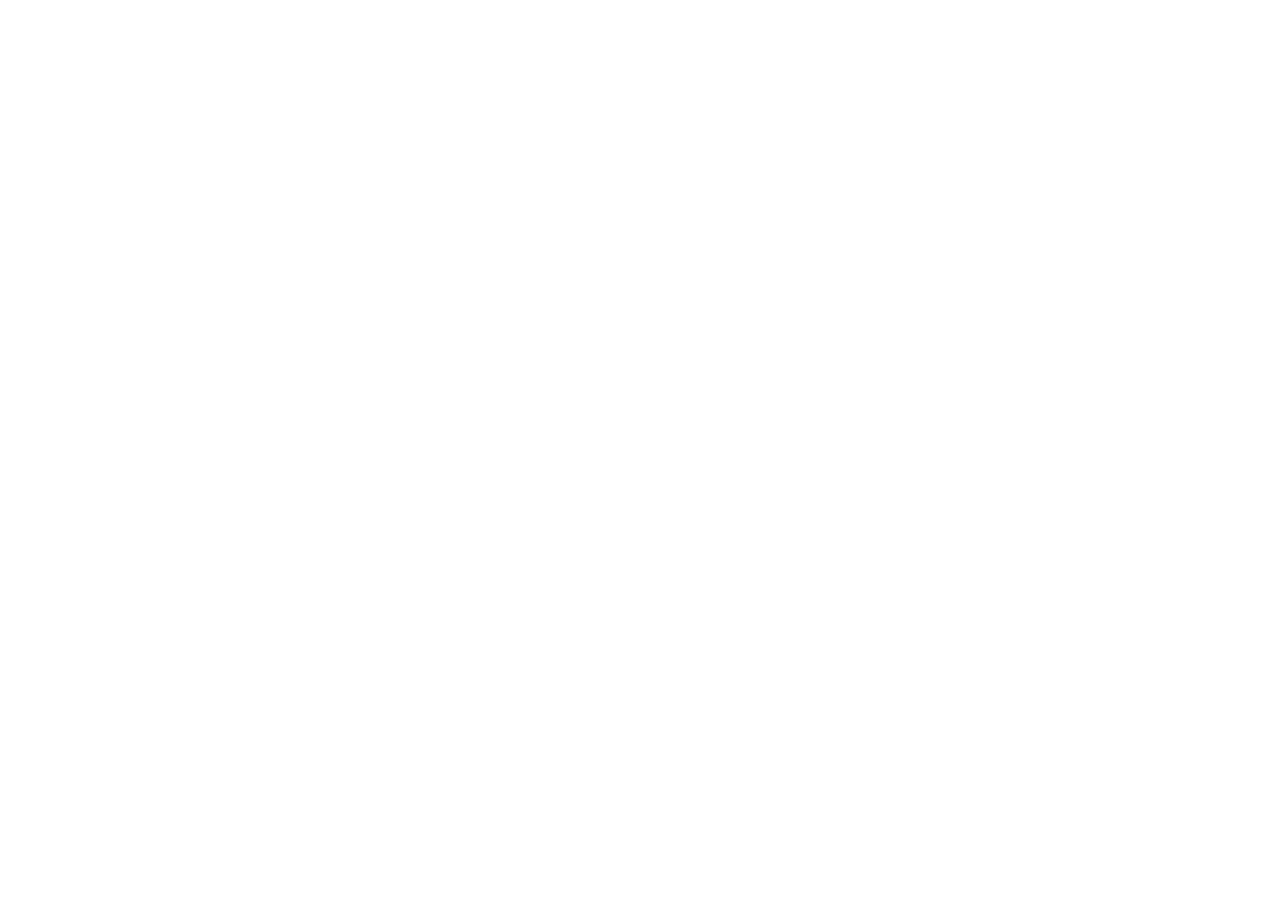
==== commit 5bd9f786: "qwer" ====
--- a/index.html
+++ b/index.html
@@ -22,804 +22,7 @@
   </head>
 
   <body>
-    <header class="header">
-      <div class="container">
-        <nav class="navigation">
-          <a class="logo-link" href="./index.html">Web<span class="logo-text">Studio</span></a>
-          <ul class="navigation-list list">
-            <li class="navigation-item">
-              <a class="navigation-link current-link" href="#">Студия</a>
-            </li>
-            <li class="navigation-item">
-              <a class="navigation-link" href="./portfolio.html">Портфолио</a>
-            </li>
-            <li class="navigation-item">
-              <a class="navigation-link" href="#">Контакты</a>
-            </li>
-          </ul>
-        </nav>
-
-        <button type="button" class="burger-btn" data-menu-button>
-          <svg class="burger-icon">
-            <use href="./images/sprite.svg#burger-icon"></use>
-          </svg>
-        </button>
-
-        <ul class="contacts-list">
-          <li class="contacts-item">
-            <a class="email-link" href="mailto:info@devstudio.com">
-              <svg class="contacts-icon">
-                <use href="./images/sprite.svg#icon-envelope"></use>
-              </svg>
-              info@devstudio.com</a
-            >
-          </li>
-          <li class="contacts-item">
-            <a class="phone-link" href="tel:+380961111111">
-              <svg class="contacts-icon">
-                <use href="./images/sprite.svg#icon-smartphone"></use>
-              </svg>
-              +38 096 111 11 11</a
-            >
-          </li>
-        </ul>
-      </div>
-
-      <div class="mobile-menu" data-menu>
-        <button type="button" class="mobile-close-btn" data-menu-close>
-          <svg class="icon-close">
-            <use href="./images/sprite.svg#icon-close"></use>
-          </svg>
-        </button>
-        <ul class="mobile-menu-nav">
-          <li class="mobile-menu-nav-item">
-            <a href="./index.html" class="mobile-menu-nav-link current">Студия</a>
-          </li>
-          <li class="mobile-menu-nav-item">
-            <a href="./portfolio.html" class="mobile-menu-nav-link">Портфолио</a>
-          </li>
-          <li class="mobile-menu-nav-item">
-            <a href="" class="mobile-menu-nav-link">Контакты</a>
-          </li>
-        </ul>
-
-        <div class="wrapper-mobile-menu">
-          <ul class="mobile-menu-contacts">
-            <li class="mobile-menu-contacts-item">
-              <a class="phone-link" href="tel:+380961111111"> +38 096 111 11 11</a>
-            </li>
-            <li class="mobile-menu-contacts-item">
-              <a class="email-link" href="mailto:info@devstudio.com"> info@devstudio.com</a>
-            </li>
-          </ul>
-
-          <ul class="menu-social-list list">
-            <li class="menu-socail-item">
-              <a class="menu-social-link" style="text-decoration: none" href=""> Instagram </a>
-            </li>
-            <li class="menu-socail-item">
-              <a class="menu-social-link" style="text-decoration: none" href=""> Twitter</a>
-            </li>
-            <li class="menu-socail-item">
-              <a class="menu-social-link" style="text-decoration: none" href=""> Facebook </a>
-            </li>
-            <li class="menu-socail-item">
-              <a class="menu-social-link" style="text-decoration: none" href=""> LinkedIn </a>
-            </li>
-          </ul>
-        </div>
-      </div>
-    </header>
-    <main>
-      <!---section hero--->
-      <section class="hero">
-        <div class="container">
-          <h1 class="hero-title">
-            Эффективные решения<br />
-            для вашего бизнеса
-          </h1>
-          <button class="modal-open-button" type="button" data-modal-open>Заказать услугу</button>
-        </div>
-      </section>
-      <!---section features--->
-      <section class="features">
-        <div class="container">
-          <h2 class="features-title visually-hidden">features</h2>
-          <ul class="features-list">
-            <li class="features-item">
-              <div class="thumb">
-                <svg class="features-icon">
-                  <use href="./images/sprite.svg#icon-antenna"></use>
-                </svg>
-              </div>
-              <h3 class="features-item-title">Внимание к деталям</h3>
-              <p class="features-item-text">
-                Идейные соображения, а также начало повседневной работы по формированию позиции.
-              </p>
-            </li>
-            <li class="features-item">
-              <div class="thumb">
-                <svg class="features-icon">
-                  <use href="./images/sprite.svg#icon-clock"></use>
-                </svg>
-              </div>
-              <h3 class="features-item-title">Пунктуальность</h3>
-              <p class="features-item-text">
-                Задача организации, в особенности же рамки и место обучения кадров влечет за собой.
-              </p>
-            </li>
-            <li class="features-item">
-              <div class="thumb">
-                <svg class="features-icon">
-                  <use href="./images/sprite.svg#icon-diagram"></use>
-                </svg>
-              </div>
-              <h3 class="features-item-title">Планирование</h3>
-              <p class="features-item-text">
-                Равным образом консультация с широким активом в значительной степени обуславливает.
-              </p>
-            </li>
-            <li class="features-item">
-              <div class="thumb">
-                <svg class="features-icon">
-                  <use href="./images/sprite.svg#icon-astronaut"></use>
-                </svg>
-              </div>
-              <h3 class="features-item-title">Современные технологии</h3>
-              <p class="features-item-text">
-                Значимость этих проблем настолько очевидна, что реализация плановых заданий.
-              </p>
-            </li>
-          </ul>
-        </div>
-      </section>
-      <!--section work-->
-      <section class="work">
-        <div class="container">
-          <h2 class="title">Чем мы занимаемся</h2>
-          <ul class="work-list list">
-            <li class="work-item">
-              <div class="work-item-wrapper">
-                <picture>
-                  <source
-                    srcset="
-                      ./images/our_work/desktop/foto-1@1x.webp 1x,
-                      ./images/our_work/desktop/foto-1@2x.webp 2x
-                    "
-                    media="(min-width: 1200px)"
-                    type="image/webp"
-                  />
-
-                  <source
-                    srcset="
-                      ./images/our_work/desktop/foto-1@1x.jpg 1x,
-                      ./images/our_work/desktop/foto-1@2x.jpg 2x
-                    "
-                  />
-
-                  <img
-                    class="work-img"
-                    src="./images/our_work/desktop/foto-1@1x.jpg"
-                    alt="laptop"
-                  />
-                </picture>
-
-                <p class="work-text">десктопные приложения</p>
-              </div>
-            </li>
-            <li class="work-item">
-              <div class="work-item-wrapper">
-                <picture>
-                  <source
-                    srcset="
-                      ./images/our_work/desktop/foto-2@1x.webp 1x,
-                      ./images/our_work/desktop/foto-2@2x.webp 2x
-                    "
-                    media="(min-width: 1200px)"
-                    type="image/webp"
-                  />
-
-                  <source
-                    srcset="
-                      ./images/our_work/desktop/foto-2@1x.jpg 1x,
-                      ./images/our_work/desktop/foto-2@2x.jpg 2x
-                    "
-                  />
-
-                  <img
-                    class="work-img"
-                    src="./images/our_work/desktop/foto-2@1x.jpg"
-                    alt="smartphone"
-                  />
-                </picture>
-
-                <p class="work-text">мобильные приложения</p>
-              </div>
-            </li>
-            <li class="work-item">
-              <div class="work-item-wrapper">
-                <picture>
-                  <source
-                    srcset="
-                      ./images/our_work/desktop/foto-3@1x.webp 1x,
-                      ./images/our_work/desktop/foto-3@2x.webp 2x
-                    "
-                    media="(min-width: 1200px)"
-                    type="image/webp"
-                  />
-
-                  <source
-                    srcset="
-                      ./images/our_work/desktop/foto-3@1x.jpg 1x,
-                      ./images/our_work/desktop/foto-3@2x.jpg 2x
-                    "
-                  />
-
-                  <img
-                    class="work-img"
-                    src="./images/our_work/desktop/foto-3@1x.jpg"
-                    alt="tablet"
-                  />
-                </picture>
-
-                <p class="work-text">дизайнерские решения</p>
-              </div>
-            </li>
-          </ul>
-        </div>
-      </section>
-      <!---section-our-team--->
-      <section class="our-team">
-        <div class="container">
-          <h2 class="title">Наша команда</h2>
-          <ul class="our-team-list">
-            <li class="our-team-item">
-              <picture>
-                <source
-                  srcset="
-                    ./images/team/desktop/foto-1@1x.webp 1x,
-                    ./images/team/desktop/foto-1@2x.webp 2x
-                  "
-                  media="(min-width: 1200px)"
-                  type="image/webp"
-                />
-                <source
-                  srcset="
-                    ./images/team/desktop/foto-1@1x.jpg 1x,
-                    ./images/team/desktop/foto-1@2x.jpg 2x
-                  "
-                  media="(min-width: 1200px)"
-                />
-
-                <source
-                  srcset="
-                    ./images/team/tablet/foto-1@1x.webp 1x,
-                    ./images/team/tablet/foto-1@2x.webp 2x
-                  "
-                  media="(min-width: 768px)"
-                  type="image/webp"
-                />
-                <source
-                  srcset="
-                    ./images/team/tablet/foto-1@1x.jpg 1x,
-                    ./images/team/tablet/foto-1@2x.jpg 2x
-                  "
-                  media="(min-width: 768px)"
-                />
-
-                <source
-                  srcset="
-                    ./images/team/mobile/foto-1@1x.webp 1x,
-                    ./images/team/mobile/foto-1@2x.webp 2x
-                  "
-                  media="(min-width: 480px)"
-                  type="image/webp"
-                />
-                <source
-                  srcset="
-                    ./images/team/mobile/foto-1@1x.jpg 1x,
-                    ./images/team/mobile/foto-1@2x.jpg 2x
-                  "
-                  media="(min-width: 480px)"
-                />
-
-                <img
-                  class="our-team-img"
-                  src="./images/team/mobile/foto-1@1x.jpg"
-                  alt="Игорь Демьяненко"
-                />
-              </picture>
-
-              <div class="our-team-wrapper">
-                <h3 class="our-team-name">Игорь Демьяненко</h3>
-                <p class="our-team-position" lang="en">Product Designer</p>
-                <ul class="social-list">
-                  <li class="socail-item">
-                    <a class="social-link" href="">
-                      <svg class="social-icon" width="20px" height="20px">
-                        <use href="./images/sprite.svg#icon-instagram"></use>
-                      </svg>
-                    </a>
-                  </li>
-                  <li class="socail-item">
-                    <a class="social-link" href="">
-                      <svg class="social-icon" width="20px" height="20px">
-                        <use href="./images/sprite.svg#icon-twitter"></use>
-                      </svg>
-                    </a>
-                  </li>
-                  <li class="socail-item">
-                    <a class="social-link" href="">
-                      <svg class="social-icon" width="20px" height="20px">
-                        <use href="./images/sprite.svg#icon-facebook"></use>
-                      </svg>
-                    </a>
-                  </li>
-                  <li class="socail-item">
-                    <a class="social-link" href="">
-                      <svg class="social-icon" width="20px" height="20px">
-                        <use href="./images/sprite.svg#icon-linkedin"></use>
-                      </svg>
-                    </a>
-                  </li>
-                </ul>
-              </div>
-            </li>
-            <li class="our-team-item">
-              <picture>
-                <source
-                  srcset="
-                    ./images/team/desktop/foto-4@1x.webp 1x,
-                    ./images/team/desktop/foto-4@2x.webp 2x
-                  "
-                  media="(min-width: 1200px)"
-                  type="image/webp"
-                />
-                <source
-                  srcset="
-                    ./images/team/desktop/foto-4@1x.jpg 1x,
-                    ./images/team/desktop/foto-4@2x.jpg 2x
-                  "
-                  media="(min-width: 1200px)"
-                />
-
-                <source
-                  srcset="
-                    ./images/team/tablet/foto-4@1x.webp 1x,
-                    ./images/team/tablet/foto-4@2x.webp 2x
-                  "
-                  media="(min-width: 768px)"
-                  type="image/webp"
-                />
-                <source
-                  srcset="
-                    ./images/team/tablet/foto-4@1x.jpg 1x,
-                    ./images/team/tablet/foto-4@2x.jpg 2x
-                  "
-                  media="(min-width: 768px)"
-                />
-
-                <source
-                  srcset="
-                    ./images/team/mobile/foto-4@1x.webp 1x,
-                    ./images/team/mobile/foto-4@2x.webp 2x
-                  "
-                  media="(min-width: 480px)"
-                  type="image/webp"
-                />
-                <source
-                  srcset="
-                    ./images/team/mobile/foto-4@1x.jpg 1x,
-                    ./images/team/mobile/foto-4@2x.jpg 2x
-                  "
-                  media="(min-width: 480px)"
-                />
-
-                <img
-                  class="our-team-img"
-                  src="./images/team/mobile/foto-4@1x.jpg"
-                  alt="Ольга Репина"
-                />
-              </picture>
-
-              <div class="our-team-wrapper">
-                <h3 class="our-team-name">Ольга Репина</h3>
-                <p class="our-team-position" lang="en">Frontend Developer</p>
-                <ul class="social-list">
-                  <li class="socail-item">
-                    <a class="social-link" href="">
-                      <svg class="social-icon" width="20px" height="20px">
-                        <use href="./images/sprite.svg#icon-instagram"></use>
-                      </svg>
-                    </a>
-                  </li>
-                  <li class="socail-item">
-                    <a class="social-link" href="">
-                      <svg class="social-icon" width="20px" height="20px">
-                        <use href="./images/sprite.svg#icon-twitter"></use>
-                      </svg>
-                    </a>
-                  </li>
-                  <li class="socail-item">
-                    <a class="social-link" href="">
-                      <svg class="social-icon" width="20px" height="20px">
-                        <use href="./images/sprite.svg#icon-facebook"></use>
-                      </svg>
-                    </a>
-                  </li>
-                  <li class="socail-item">
-                    <a class="social-link" href="">
-                      <svg class="social-icon" width="20px" height="20px">
-                        <use href="./images/sprite.svg#icon-linkedin"></use>
-                      </svg>
-                    </a>
-                  </li>
-                </ul>
-              </div>
-            </li>
-            <li class="our-team-item">
-              <picture>
-                <source
-                  srcset="
-                    ./images/team/desktop/foto-3@1x.webp 1x,
-                    ./images/team/desktop/foto-3@2x.webp 2x
-                  "
-                  media="(min-width: 1200px)"
-                  type="image/webp"
-                />
-                <source
-                  srcset="
-                    ./images/team/desktop/foto-3@1x.jpg 1x,
-                    ./images/team/desktop/foto-3@2x.jpg 2x
-                  "
-                  media="(min-width: 1200px)"
-                />
-
-                <source
-                  srcset="
-                    ./images/team/tablet/foto-3@1x.webp 1x,
-                    ./images/team/tablet/foto-3@2x.webp 2x
-                  "
-                  media="(min-width: 768px)"
-                  type="image/webp"
-                />
-                <source
-                  srcset="
-                    ./images/team/tablet/foto-3@1x.jpg 1x,
-                    ./images/team/tablet/foto-3@2x.jpg 2x
-                  "
-                  media="(min-width: 768px)"
-                />
-
-                <source
-                  srcset="
-                    ./images/team/mobile/foto-3@1x.webp 1x,
-                    ./images/team/mobile/foto-3@2x.webp 2x
-                  "
-                  media="(min-width: 480px)"
-                  type="image/webp"
-                />
-                <source
-                  srcset="
-                    ./images/team/mobile/foto-3@1x.jpg 1x,
-                    ./images/team/mobile/foto-3@2x.jpg 2x
-                  "
-                  media="(min-width: 480px)"
-                />
-
-                <img
-                  class="our-team-img"
-                  src="./images/team/mobile/foto-3@1x.jpg"
-                  alt="Николай Тарасов"
-                />
-              </picture>
-
-              <div class="our-team-wrapper">
-                <h3 class="our-team-name">Николай Тарасов</h3>
-                <p class="our-team-position" lang="en">Marketing</p>
-                <ul class="social-list">
-                  <li class="socail-item">
-                    <a class="social-link" href="">
-                      <svg class="social-icon" width="20px" height="20px">
-                        <use href="./images/sprite.svg#icon-instagram"></use>
-                      </svg>
-                    </a>
-                  </li>
-                  <li class="socail-item">
-                    <a class="social-link" href="">
-                      <svg class="social-icon" width="20px" height="20px">
-                        <use href="./images/sprite.svg#icon-twitter"></use>
-                      </svg>
-                    </a>
-                  </li>
-                  <li class="socail-item">
-                    <a class="social-link" href="">
-                      <svg class="social-icon" width="20px" height="20px">
-                        <use href="./images/sprite.svg#icon-facebook"></use>
-                      </svg>
-                    </a>
-                  </li>
-                  <li class="socail-item">
-                    <a class="social-link" href="">
-                      <svg class="social-icon" width="20px" height="20px">
-                        <use href="./images/sprite.svg#icon-linkedin"></use>
-                      </svg>
-                    </a>
-                  </li>
-                </ul>
-              </div>
-            </li>
-            <li class="our-team-item">
-              <picture>
-                <source
-                  srcset="
-                    ./images/team/desktop/foto-2@1x.webp 1x,
-                    ./images/team/desktop/foto-2@2x.webp 2x
-                  "
-                  media="(min-width: 1200px)"
-                  type="image/webp"
-                />
-                <source
-                  srcset="
-                    ./images/team/desktop/foto-2@1x.jpg 1x,
-                    ./images/team/desktop/foto-2@2x.jpg 2x
-                  "
-                  media="(min-width: 1200px)"
-                />
-
-                <source
-                  srcset="
-                    ./images/team/tablet/foto-2@1x.webp 1x,
-                    ./images/team/tablet/foto-2@2x.webp 2x
-                  "
-                  media="(min-width: 768px)"
-                  type="image/webp"
-                />
-                <source
-                  srcset="
-                    ./images/team/tablet/foto-2@1x.jpg 1x,
-                    ./images/team/tablet/foto-2@2x.jpg 2x
-                  "
-                  media="(min-width: 768px)"
-                />
-
-                <source
-                  srcset="
-                    ./images/team/mobile/foto-2@1x.webp 1x,
-                    ./images/team/mobile/foto-2@2x.webp 2x
-                  "
-                  media="(min-width: 480px)"
-                  type="image/webp"
-                />
-                <source
-                  srcset="
-                    ./images/team/mobile/foto-2@1x.jpg 1x,
-                    ./images/team/mobile/foto-2@2x.jpg 2x
-                  "
-                  media="(min-width: 480px)"
-                />
-
-                <img
-                  class="our-team-img"
-                  src="./images/team/mobile/foto-2@1x.jpg"
-                  alt="Михаил Ермаков"
-                />
-              </picture>
-
-              <div class="our-team-wrapper">
-                <h3 class="our-team-name">Михаил Ермаков</h3>
-                <p class="our-team-position" lang="en">UI Designer</p>
-                <ul class="social-list">
-                  <li class="socail-item">
-                    <a class="social-link" href="">
-                      <svg class="social-icon" width="20px" height="20px">
-                        <use href="./images/sprite.svg#icon-instagram"></use>
-                      </svg>
-                    </a>
-                  </li>
-                  <li class="socail-item">
-                    <a class="social-link" href="">
-                      <svg class="social-icon" width="20px" height="20px">
-                        <use href="./images/sprite.svg#icon-twitter"></use>
-                      </svg>
-                    </a>
-                  </li>
-                  <li class="socail-item">
-                    <a class="social-link" href="">
-                      <svg class="social-icon" width="20px" height="20px">
-                        <use href="./images/sprite.svg#icon-facebook"></use>
-                      </svg>
-                    </a>
-                  </li>
-                  <li class="socail-item">
-                    <a class="social-link" href="">
-                      <svg class="social-icon" width="20px" height="20px">
-                        <use href="./images/sprite.svg#icon-linkedin"></use>
-                      </svg>
-                    </a>
-                  </li>
-                </ul>
-              </div>
-            </li>
-          </ul>
-        </div>
-      </section>
-      <!---section-clients--->
-      <section class="clients">
-        <div class="container">
-          <h2 class="title">Постоянные клиенты</h2>
-          <ul class="clients-list list">
-            <li class="clients-item">
-              <a class="client-link" href="">
-                <svg class="client-logo" width="44px" height="49px">
-                  <use href="./images/sprite.svg#icon-logo-1"></use>
-                </svg>
-              </a>
-            </li>
-            <li class="clients-item">
-              <a class="client-link" href="">
-                <svg class="client-logo" width="40px" height="52px">
-                  <use href="./images/sprite.svg#icon-logo-2"></use>
-                </svg>
-              </a>
-            </li>
-            <li class="clients-item">
-              <a class="client-link" href="">
-                <svg class="client-logo" width="41px" height="43px">
-                  <use href="./images/sprite.svg#icon-logo-3"></use>
-                </svg>
-              </a>
-            </li>
-            <li class="clients-item">
-              <a class="client-link" href="">
-                <svg class="client-logo" width="80px" height="42px">
-                  <use href="./images/sprite.svg#icon-logo-4"></use>
-                </svg>
-              </a>
-            </li>
-            <li class="clients-item">
-              <a class="client-link" href="">
-                <svg class="client-logo" width="59px" height="47px">
-                  <use href="./images/sprite.svg#icon-logo-5"></use>
-                </svg>
-              </a>
-            </li>
-            <li class="clients-item">
-              <a class="client-link" href="">
-                <svg class="client-logo" width="89px" height="46px">
-                  <use href="./images/sprite.svg#icon-logo-6"></use>
-                </svg>
-              </a>
-            </li>
-          </ul>
-        </div>
-      </section>
-    </main>
-    <!---footer--->
-    <footer class="footer">
-      <div class="container">
-        <div class="footer-left">
-          <a class="logo-link" href="./index.html">Web<span class="logo-text">Studio</span></a>
-          <address>
-            <ul class="address-list">
-              <li class="address-item">
-                <a class="map-link" href="#" target="_blank"> г. Киев, пр-т Леси Украинки, 26 </a>
-              </li>
-              <li class="address-item">
-                <a class="email-link" href="mailto:info@devstudio.com">info@devstudio.com</a>
-              </li>
-              <li class="address-item">
-                <a class="phone-link" href="tel:+380961111111">+38 096 111 11 11</a>
-              </li>
-            </ul>
-          </address>
-        </div>
-        <div class="footer-right">
-          <p class="footer-right-text">присоединяйтесь</p>
-          <ul class="social-list">
-            <li class="socail-item">
-              <a class="social-link" href="">
-                <svg class="social-icon" width="20px" height="20px">
-                  <use href="./images/sprite.svg#icon-instagram"></use>
-                </svg>
-              </a>
-            </li>
-            <li class="socail-item">
-              <a class="social-link" href="">
-                <svg class="social-icon" width="20px" height="20px">
-                  <use href="./images/sprite.svg#icon-twitter"></use>
-                </svg>
-              </a>
-            </li>
-            <li class="socail-item">
-              <a class="social-link" href="">
-                <svg class="social-icon" width="20px" height="20px">
-                  <use href="./images/sprite.svg#icon-facebook"></use>
-                </svg>
-              </a>
-            </li>
-            <li class="socail-item">
-              <a class="social-link" href="">
-                <svg class="social-icon" width="20px" height="20px">
-                  <use href="./images/sprite.svg#icon-linkedin"></use>
-                </svg>
-              </a>
-            </li>
-          </ul>
-        </div>
-        <form action="#" class="subscribe-form">
-          <b class="subcribe-call">Подпишитесь на рассылку</b>
-          <input type="" class="subscribe-form-input" name="user-email" placeholder="E-mail" />
-          <button type="submit" class="subscribe-form-btn">
-            Подписаться
-            <svg class="subscribe-form-btn-icon" width="24px" height="24px">
-              <use href="./images/sprite.svg#icon-send"></use>
-            </svg>
-          </button>
-        </form>
-      </div>
-    </footer>
-
-    <!---modal--->
-
-    <div class="backdrop is-hidden" data-modal>
-      <div class="modal">
-        <button class="modal-close-btn" type="button" data-modal-close>
-          <svg class="btn-close-icon" width="18px" height="18px">
-            <use href="./images/sprite.svg#icon-close"></use>
-          </svg>
-        </button>
-        <form action="#" class="modal-form">
-          <b class="action-call">Оставьте свои данные, мы вам перезвоним</b>
-          <label class="modal-form-input-label">
-            Имя
-            <span class="modal-form-input-wrapper"
-              ><input type="text" name="username" class="modal-form-input" />
-              <svg class="modal-form-icon" width="18px" height="18px">
-                <use href="./images/sprite.svg#icon-person-modal"></use>
-              </svg>
-            </span>
-          </label>
-          <label class="modal-form-input-label">
-            Телефон
-            <span class="modal-form-input-wrapper"
-              ><input type="tel" name="user-tel" class="modal-form-input" />
-              <svg class="modal-form-icon" width="18px" height="18px">
-                <use href="./images/sprite.svg#icon-phone-modal"></use>
-              </svg>
-            </span>
-          </label>
-          <label class="modal-form-input-label">
-            Почта
-            <span class="modal-form-input-wrapper"
-              ><input type="" name="user-email" class="modal-form-input" />
-              <svg class="modal-form-icon" width="18px" height="18px">
-                <use href="./images/sprite.svg#icon-email-modal"></use>
-              </svg>
-            </span>
-          </label>
-          <label class="modal-form-input-label">
-            Комментарий
-            <textarea
-              name="comments"
-              class="modal-form-comment"
-              placeholder="Введите текст"
-            ></textarea>
-          </label>
-          <input
-            type="checkbox"
-            name="policy"
-            id="policy-check"
-            class="modal-form-policy-check visually-hidden"
-          />
-          <label for="policy-check" class="modal-form-label-policy">
-            Соглашаюсь с рассылкой и принимаю &nbsp; <a href=""> Условия договора</a>
-          </label>
-          <button type="submit" class="modal-form-btn">Отправить</button>
-        </form>
-      </div>
-    </div>
-
+    <script src="./js/practice-js.js"></script>
     <script src="./js/modal.js"></script>
     <script src="./js/mobile-menu.js"></script>
   </body>
